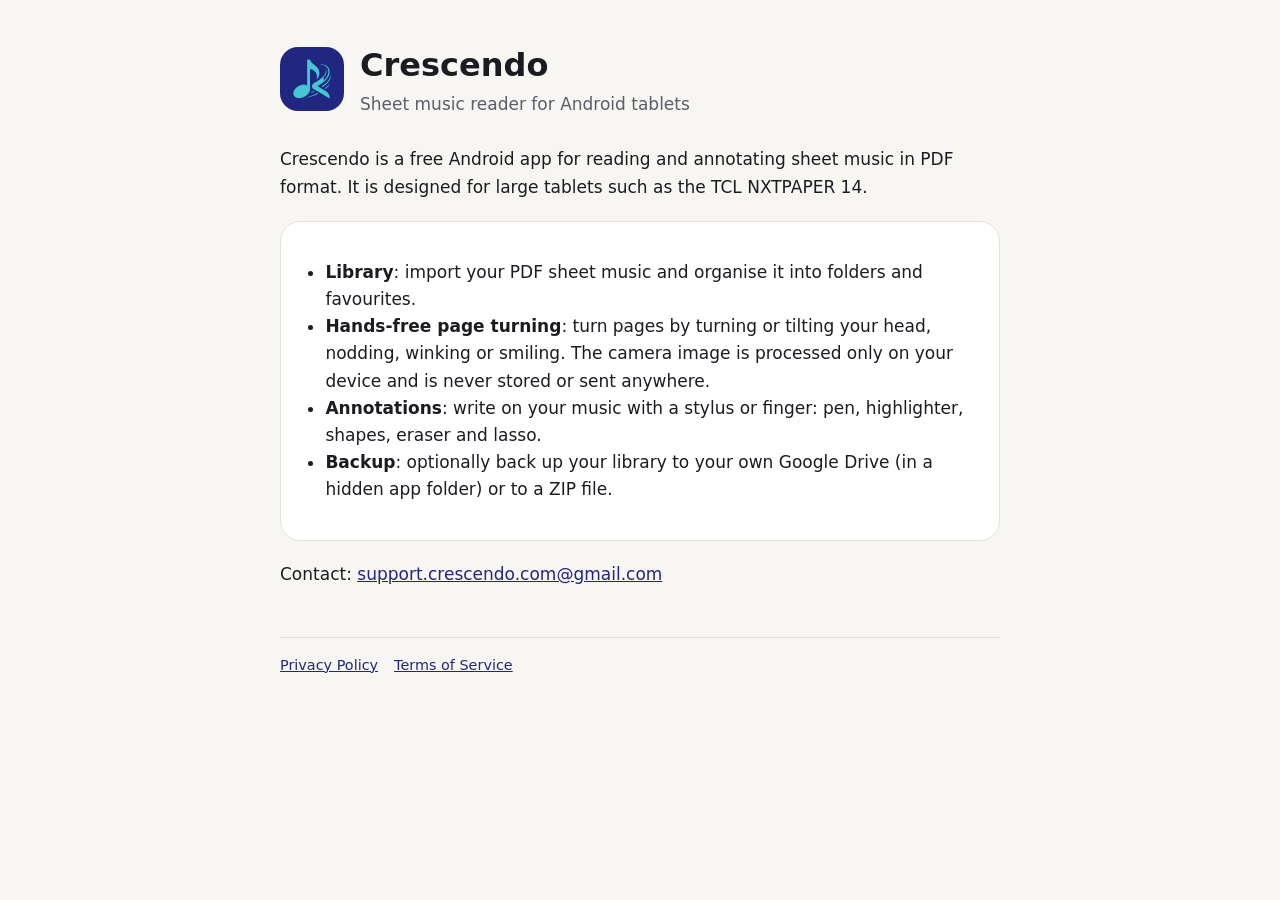
==== Crescendo/index.html @ 5c6b56aa "crescendo" ====
<!doctype html><html lang="en"><head><meta charset="utf-8"><meta name="viewport" content="width=device-width,initial-scale=1">
<title>Crescendo · sheet music reader</title><link rel="stylesheet" href="style.css"><link rel="icon" href="logo.png"></head><body><main>
<header><img src="logo.png" alt="Crescendo logo"><div><h1>Crescendo</h1><p class="sub">Sheet music reader for Android tablets</p></div></header>
<p>Crescendo is a free Android app for reading and annotating sheet music in PDF format. It is designed for large tablets such as the TCL NXTPAPER 14.</p>
<div class="card"><ul>
<li><b>Library</b>: import your PDF sheet music and organise it into folders and favourites.</li>
<li><b>Hands-free page turning</b>: turn pages by turning or tilting your head, nodding, winking or smiling. The camera image is processed only on your device and is never stored or sent anywhere.</li>
<li><b>Annotations</b>: write on your music with a stylus or finger: pen, highlighter, shapes, eraser and lasso.</li>
<li><b>Backup</b>: optionally back up your library to your own Google Drive (in a hidden app folder) or to a ZIP file.</li>
</ul></div>
<p>Contact: <a href="mailto:support.crescendo.com@gmail.com">support.crescendo.com@gmail.com</a></p>
<footer><nav><a href="privacy.html">Privacy Policy</a><a href="terms.html">Terms of Service</a></nav></footer>
</main></body></html>
---- Crescendo/style.css ----
:root{--bg:#f7f6f2;--fg:#1b1c22;--muted:#5b5d6b;--accent:#212681;--card:#fff;--line:#e3e1da}
@media (prefers-color-scheme:dark){:root{--bg:#121316;--fg:#e8e8ee;--muted:#a3a5b4;--accent:#aab0ff;--card:#1c1d22;--line:#2c2d34}}
*{box-sizing:border-box}body{margin:0;background:var(--bg);color:var(--fg);font:17px/1.6 system-ui,-apple-system,"Segoe UI",Roboto,sans-serif}
main{max-width:760px;margin:0 auto;padding:40px 20px 64px}
header{display:flex;align-items:center;gap:16px;margin-bottom:28px}header img{width:64px;height:64px;border-radius:18px}
h1{font-size:2rem;margin:0}h2{font-size:1.2rem;margin:2em 0 .4em}a{color:var(--accent)}
.sub{color:var(--muted);margin:0}.card{background:var(--card);border:1px solid var(--line);border-radius:20px;padding:20px 24px;margin:20px 0}
ul{padding-left:1.2em}footer{margin-top:48px;color:var(--muted);font-size:.9rem;border-top:1px solid var(--line);padding-top:16px}
nav a{margin-right:16px}
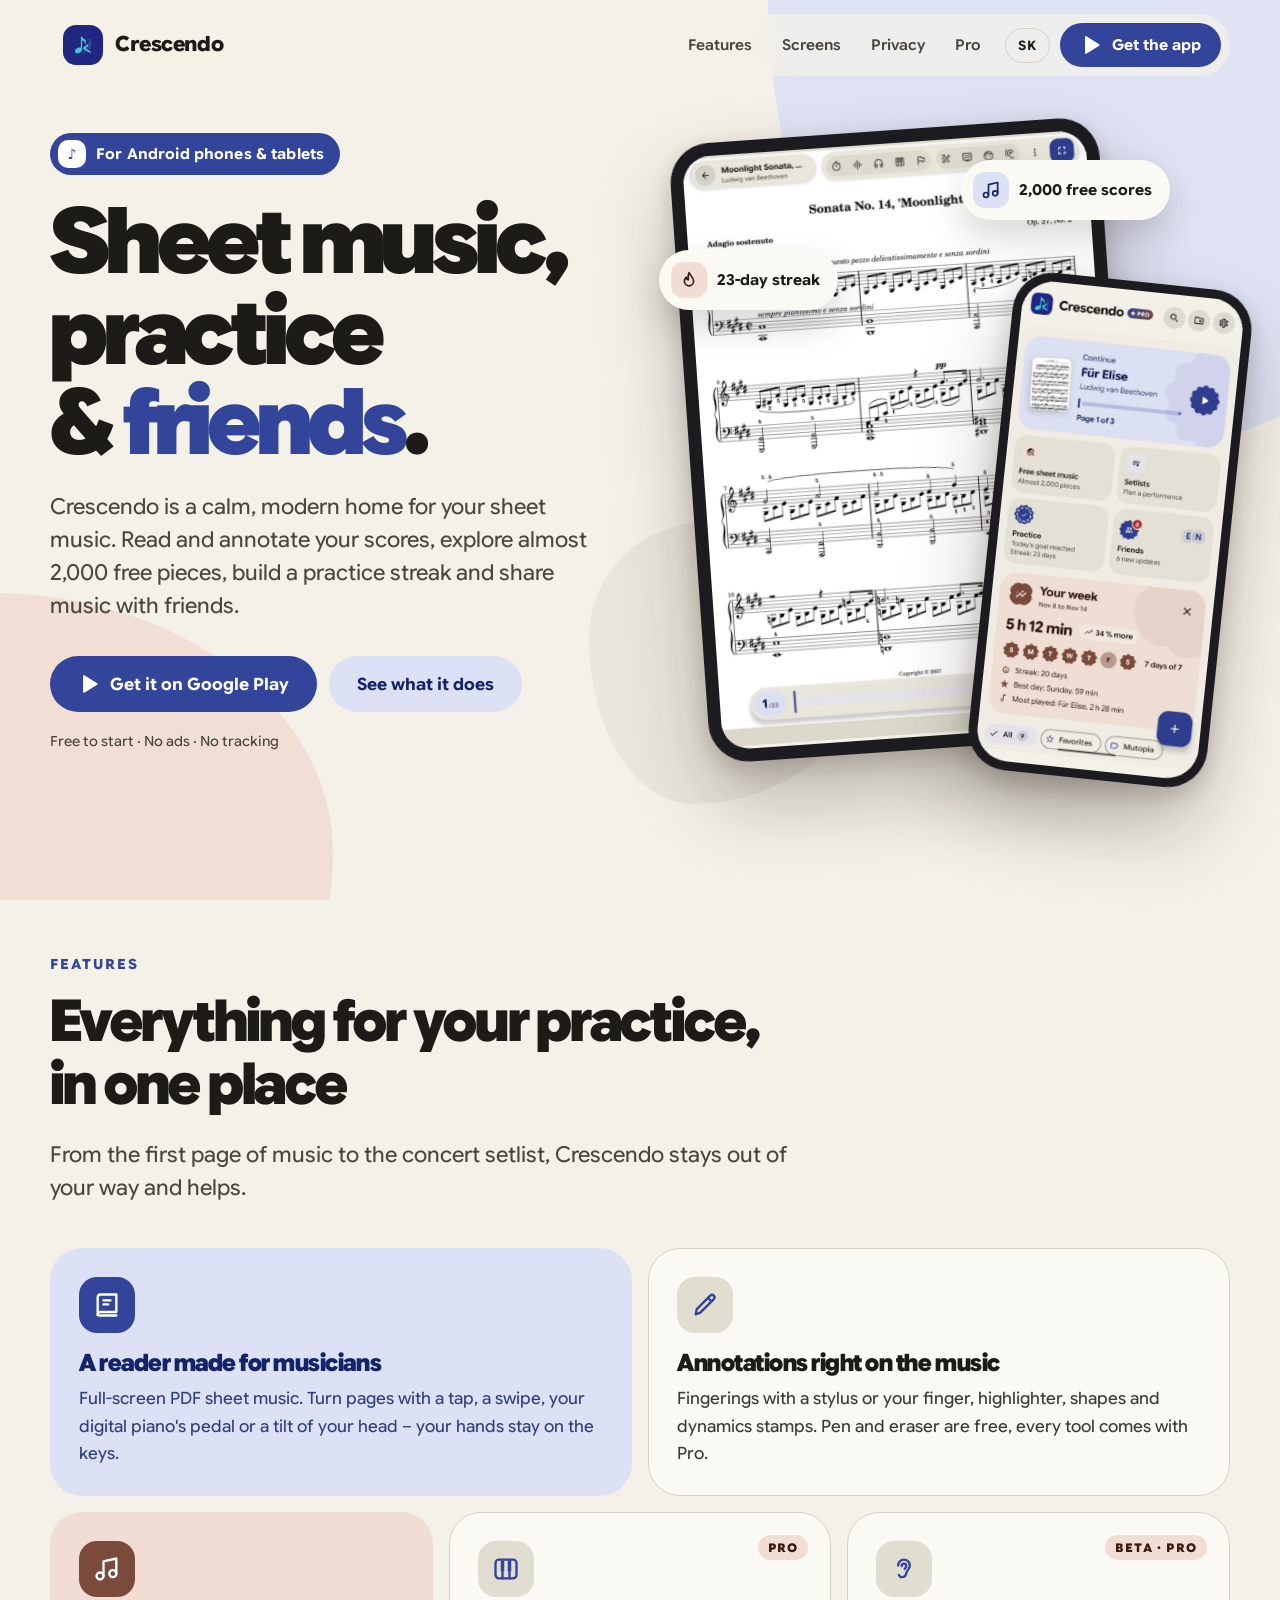
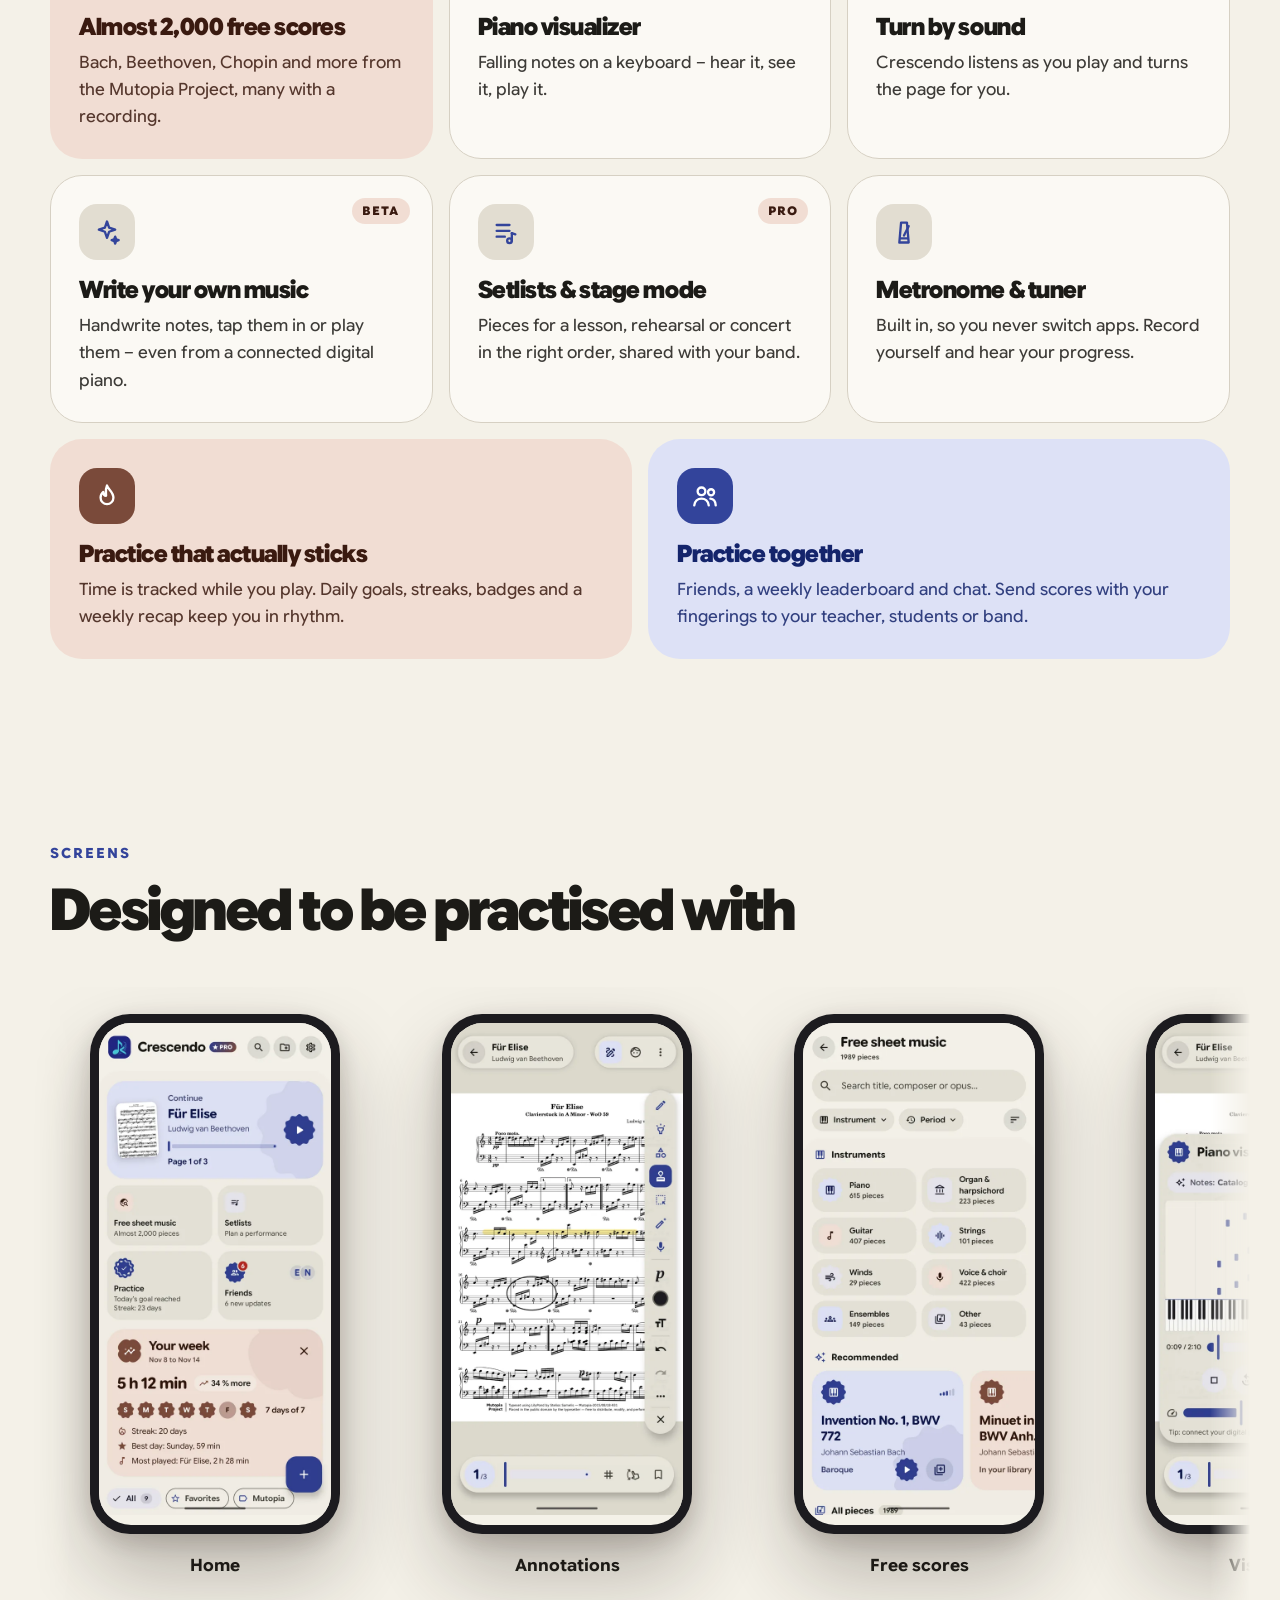
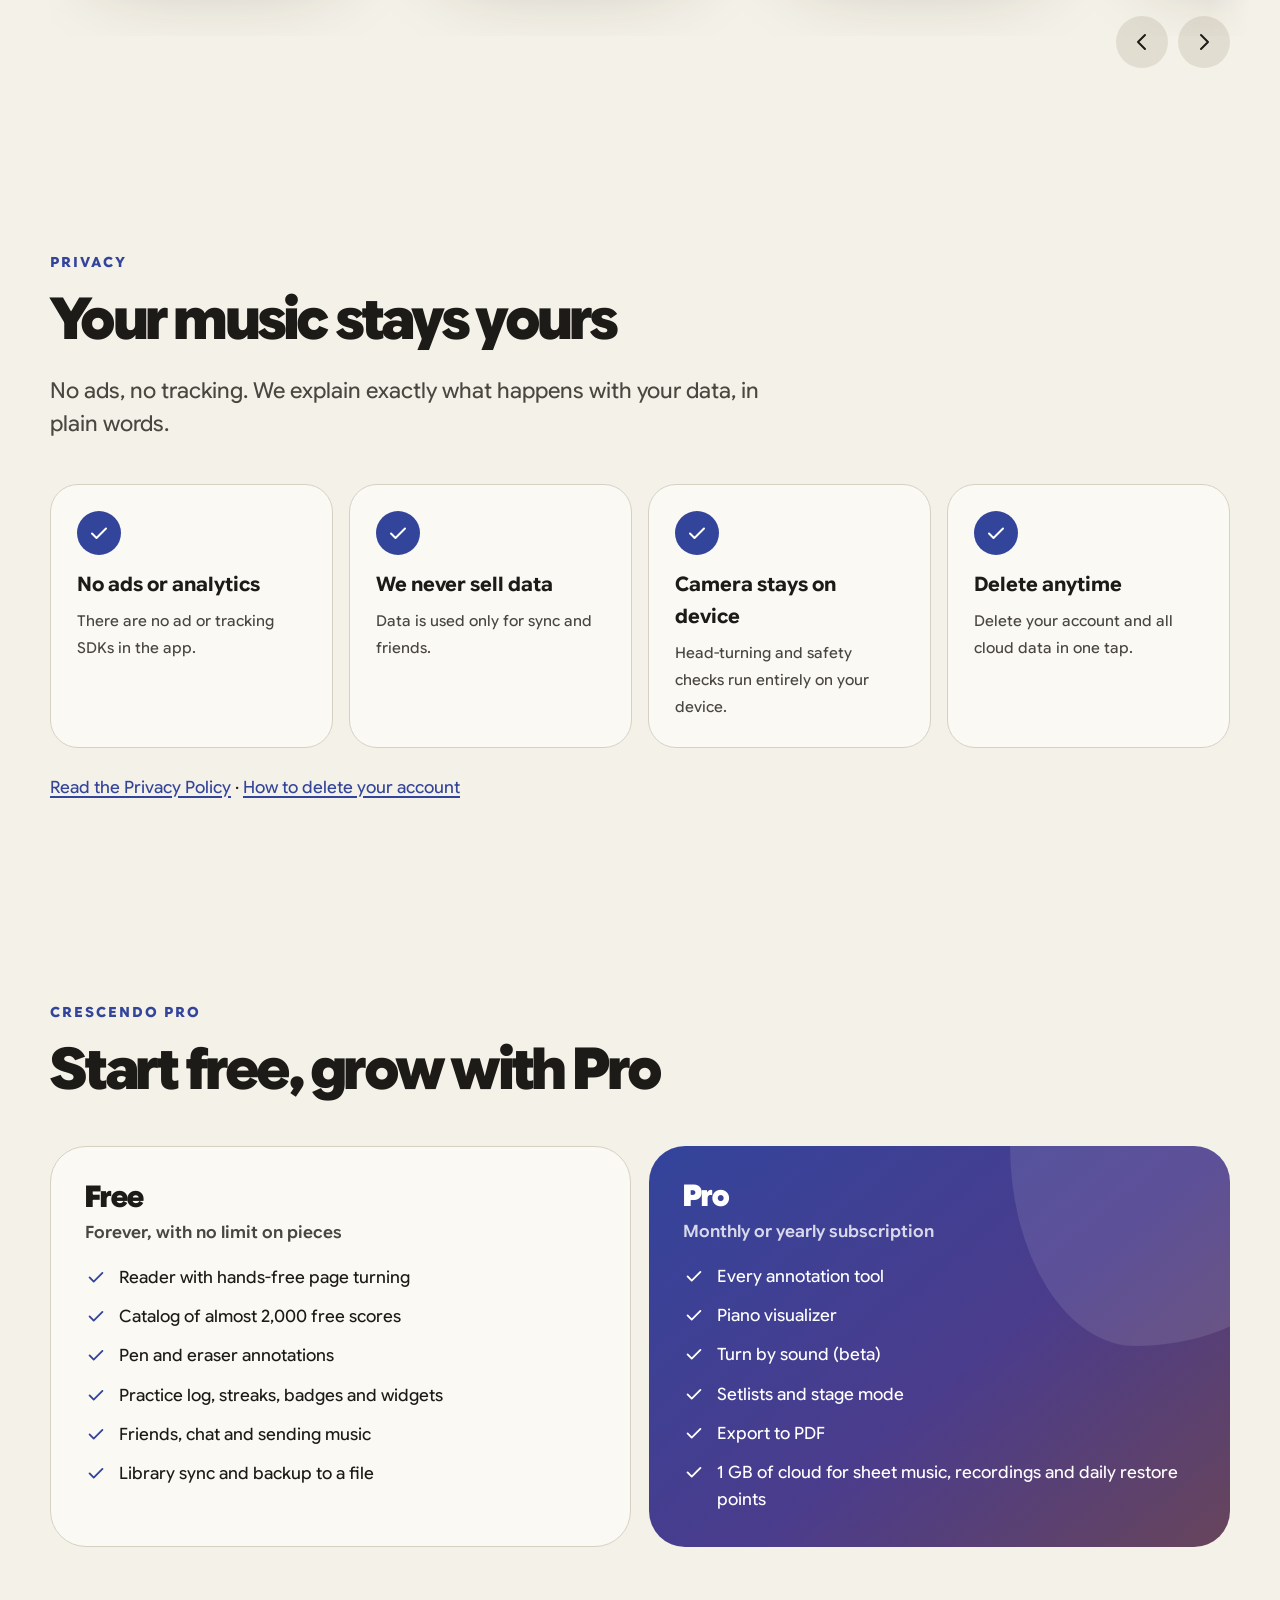
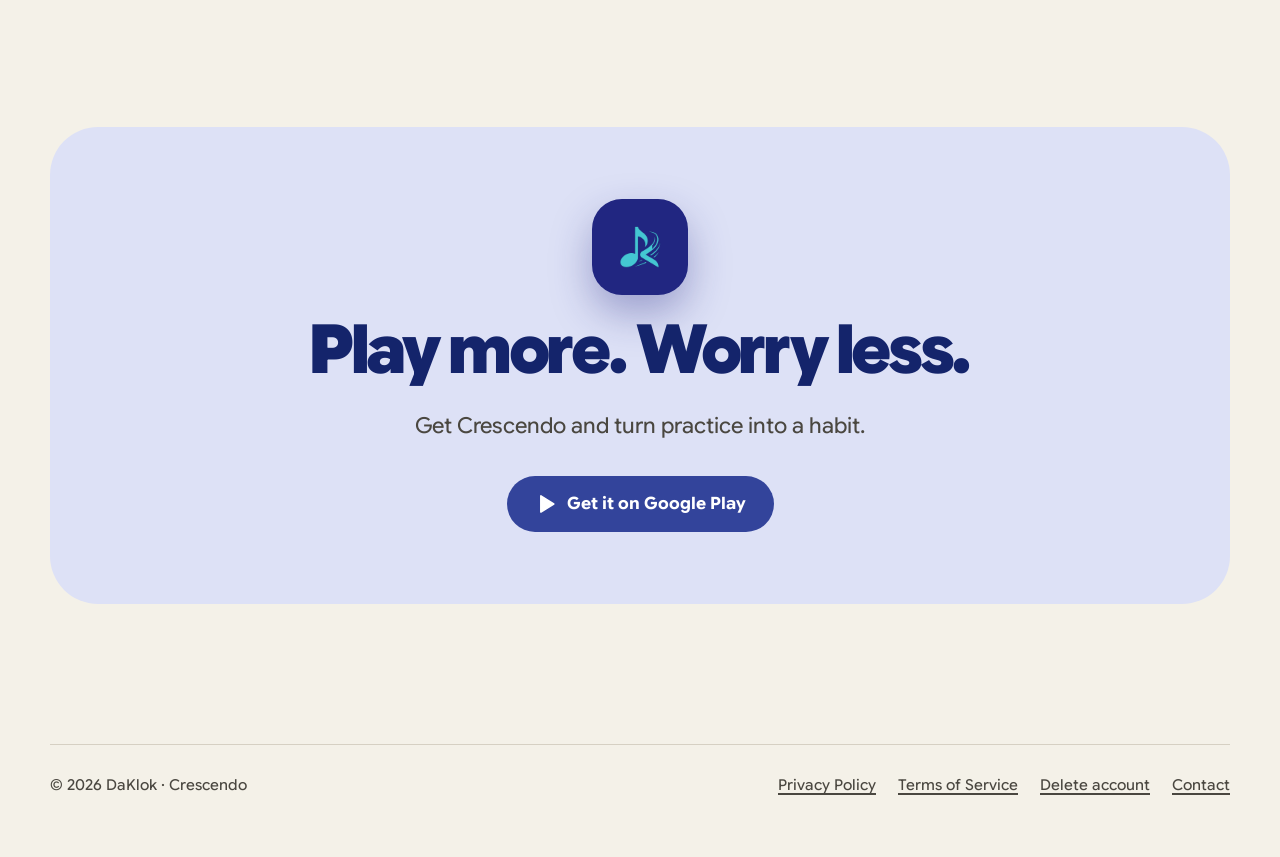
==== commit 4786ca2a: "Redesign Crescendo website in the app's Material 3 Expressive style, update privacy policy and terms" ====
--- a/Crescendo/index.html
+++ b/Crescendo/index.html
@@ -1,13 +1,248 @@
-<!doctype html><html lang="en"><head><meta charset="utf-8"><meta name="viewport" content="width=device-width,initial-scale=1">
-<title>Crescendo · sheet music reader</title><link rel="stylesheet" href="style.css"><link rel="icon" href="logo.png"></head><body><main>
-<header><img src="logo.png" alt="Crescendo logo"><div><h1>Crescendo</h1><p class="sub">Sheet music reader for Android tablets</p></div></header>
-<p>Crescendo is a free Android app for reading and annotating sheet music in PDF format. It is designed for large tablets such as the TCL NXTPAPER 14.</p>
-<div class="card"><ul>
-<li><b>Library</b>: import your PDF sheet music and organise it into folders and favourites.</li>
-<li><b>Hands-free page turning</b>: turn pages by turning or tilting your head, nodding, winking or smiling. The camera image is processed only on your device and is never stored or sent anywhere.</li>
-<li><b>Annotations</b>: write on your music with a stylus or finger: pen, highlighter, shapes, eraser and lasso.</li>
-<li><b>Backup</b>: optionally back up your library to your own Google Drive (in a hidden app folder) or to a ZIP file.</li>
-</ul></div>
-<p>Contact: <a href="mailto:support.crescendo.com@gmail.com">support.crescendo.com@gmail.com</a></p>
-<footer><nav><a href="privacy.html">Privacy Policy</a><a href="terms.html">Terms of Service</a></nav></footer>
-</main></body></html>
+<!doctype html>
+<html lang="en" data-title-sk="Crescendo · noty, cvičenie a priatelia">
+<head>
+<meta charset="utf-8">
+<meta name="viewport" content="width=device-width, initial-scale=1">
+<title>Crescendo · sheet music, practice and friends</title>
+<meta name="description" content="Crescendo is a sheet music reader and practice tracker for Android. Read and annotate your scores, explore almost 2,000 free pieces, build practice streaks and share music with friends.">
+<meta name="theme-color" content="#F4F1E8" media="(prefers-color-scheme: light)">
+<meta name="theme-color" content="#13120F" media="(prefers-color-scheme: dark)">
+<meta property="og:title" content="Crescendo · sheet music, practice and friends">
+<meta property="og:description" content="Read and annotate sheet music, explore almost 2,000 free scores, track your practice and share music with friends.">
+<meta property="og:image" content="https://daklok.github.io/Crescendo/img/og.png">
+<meta property="og:type" content="website">
+<meta name="twitter:card" content="summary_large_image">
+<link rel="icon" href="logo.png">
+<link rel="preload" href="fonts/google-sans-flex-latin.woff2" as="font" type="font/woff2" crossorigin>
+<link rel="stylesheet" href="style.css">
+<script>document.documentElement.classList.add('js')</script>
+</head>
+<body>
+<svg width="0" height="0" style="position:absolute" aria-hidden="true">
+  <symbol id="i-book" viewBox="0 0 24 24"><path d="M4 5.5A2.5 2.5 0 0 1 6.5 3H20v15H6.5A2.5 2.5 0 0 0 4 20.5z"/><path d="M4 20.5A2.5 2.5 0 0 0 6.5 21H20"/><path d="M9 8h6M9 11.5h4"/></symbol>
+  <symbol id="i-pen" viewBox="0 0 24 24"><path d="M4 20l1-4.5L16.5 4a2.1 2.1 0 0 1 3 3L8 18.5z"/><path d="M14.5 6l3 3"/></symbol>
+  <symbol id="i-note" viewBox="0 0 24 24"><path d="M9 18V5.5l11-2.5v13"/><circle cx="6" cy="18" r="3"/><circle cx="17" cy="16" r="3"/></symbol>
+  <symbol id="i-piano" viewBox="0 0 24 24"><rect x="3" y="4" width="18" height="16" rx="3"/><path d="M9 20v-6M15 20v-6"/><path d="M7.5 4.5v9.5h3V4.5zM13.5 4.5v9.5h3V4.5z" fill="currentColor" stroke="none"/></symbol>
+  <symbol id="i-flame" viewBox="0 0 24 24"><path d="M12 3c.8 3.2 5.5 5.3 5.5 10.5a5.5 5.5 0 0 1-11 0c0-2.3 1.1-4 2.3-5 .1 2 1.1 3.3 2.4 3.3C11.2 8.6 10.5 6 12 3z"/></symbol>
+  <symbol id="i-people" viewBox="0 0 24 24"><circle cx="9" cy="8" r="3.3"/><path d="M2.8 20c.4-3.4 3-5.8 6.2-5.8s5.8 2.4 6.2 5.8"/><circle cx="17.2" cy="8.8" r="2.6"/><path d="M16.6 14.3c2.6.3 4.4 2.5 4.6 5.7"/></symbol>
+  <symbol id="i-chat" viewBox="0 0 24 24"><path d="M4.5 4h15A1.5 1.5 0 0 1 21 5.5v10a1.5 1.5 0 0 1-1.5 1.5H9l-5 4V5.5A1.5 1.5 0 0 1 4.5 4z"/><path d="M8 9h8M8 12.5h5"/></symbol>
+  <symbol id="i-face" viewBox="0 0 24 24"><circle cx="12" cy="12" r="9"/><path d="M9 10h.01M15 10h.01"/><path d="M8.5 14.5c1.9 1.8 5.1 1.8 7 0"/></symbol>
+  <symbol id="i-ear" viewBox="0 0 24 24"><path d="M7 9a5 5 0 0 1 10 0c0 3-2.5 4-3 6.5-.4 2.2-1.6 3.5-3.5 3.5A3 3 0 0 1 7.6 17"/><path d="M10 9.5a2 2 0 0 1 4 0c0 1.2-1 1.6-1.5 2.5"/></symbol>
+  <symbol id="i-list" viewBox="0 0 24 24"><path d="M4 6h11M4 11h11M4 16h7"/><path d="M17 13v6.5"/><circle cx="15" cy="19.5" r="2"/><path d="M17 13l3 1"/></symbol>
+  <symbol id="i-tune" viewBox="0 0 24 24"><path d="M8 21h8l-1.5-17h-5z"/><path d="M12 15l4-8"/><path d="M9 17.5h6"/></symbol>
+  <symbol id="i-cloud" viewBox="0 0 24 24"><path d="M7 19a4.5 4.5 0 0 1-.7-8.95A6 6 0 0 1 17.9 9.4 4.8 4.8 0 0 1 17.5 19z"/></symbol>
+  <symbol id="i-check" viewBox="0 0 24 24"><path d="M5 12.5l4.5 4.5L19 7.5"/></symbol>
+  <symbol id="i-play" viewBox="0 0 24 24"><path d="M5.5 3.2v17.6c0 .7.8 1.2 1.4.8l14-8.8a.95.95 0 0 0 0-1.6l-14-8.8c-.6-.4-1.4.1-1.4.8z" fill="currentColor" stroke="none"/></symbol>
+  <symbol id="i-left" viewBox="0 0 24 24"><path d="M15 5l-7 7 7 7"/></symbol>
+  <symbol id="i-right" viewBox="0 0 24 24"><path d="M9 5l7 7-7 7"/></symbol>
+  <symbol id="i-menu" viewBox="0 0 24 24"><path d="M4 7h16M4 12h16M4 17h16"/></symbol>
+  <symbol id="i-sparkle" viewBox="0 0 24 24"><path d="M12 3l1.8 5.2L19 10l-5.2 1.8L12 17l-1.8-5.2L5 10l5.2-1.8z"/><path d="M19 16l.8 2.2L22 19l-2.2.8L19 22l-.8-2.2L16 19l2.2-.8z"/></symbol>
+</svg>
+<a class="skip" href="#main" data-sk="Preskočiť na obsah">Skip to content</a>
+
+<div class="bg" aria-hidden="true"><div class="blob a"></div><div class="blob b"></div><div class="blob c"></div></div>
+
+<header class="top">
+  <div class="wrap bar">
+    <a class="brand" href="./"><span class="logo"><img src="img/icon-fg.png" alt=""></span>Crescendo</a>
+    <nav class="links" aria-label="Main">
+      <a href="#features" data-sk="Funkcie">Features</a>
+      <a href="#screens" data-sk="Ukážky">Screens</a>
+      <a href="#privacy" data-sk="Súkromie">Privacy</a>
+      <a href="#pro">Pro</a>
+    </nav>
+    <button class="lang" type="button">SK</button>
+    <a class="btn small" href="https://play.google.com/store/apps/details?id=com.daklok.crescendo"><svg class="i"><use href="#i-play"/></svg><span data-sk="Stiahnuť">Get the app</span></a>
+    <button class="menu-btn" type="button" aria-label="Menu" aria-expanded="false"><svg class="i"><use href="#i-menu"/></svg></button>
+  </div>
+</header>
+
+<main id="main">
+  <section class="hero">
+    <div class="wrap">
+      <div class="intro">
+        <span class="chip"><span class="n">♪</span><span data-sk="Pre Android mobily a tablety">For Android phones &amp; tablets</span></span>
+        <h1 data-sk="Noty, cvičenie a&nbsp;<em>priatelia</em>.">Sheet music, practice &amp;&nbsp;<em>friends</em>.</h1>
+        <p class="lead" data-sk="Crescendo je pokojný a moderný domov pre tvoje noty. Čítaj a píš do partitúr, objavuj takmer 2&nbsp;000 skladieb zadarmo, buduj sériu cvičenia a zdieľaj hudbu s priateľmi.">Crescendo is a calm, modern home for your sheet music. Read and annotate your scores, explore almost 2,000 free pieces, build a practice streak and share music with friends.</p>
+        <div class="cta">
+          <a class="btn" href="https://play.google.com/store/apps/details?id=com.daklok.crescendo"><svg class="i"><use href="#i-play"/></svg><span data-sk="Stiahnuť na Google Play">Get it on Google Play</span></a>
+          <a class="btn tonal" href="#features" data-sk="Čo všetko vie">See what it does</a>
+        </div>
+        <p class="note" data-sk="Zadarmo na začiatok · Bez reklám · Bez sledovania">Free to start · No ads · No tracking</p>
+      </div>
+      <div class="hero-art" aria-hidden="true">
+        <div class="device tablet"><div class="scr"><img src="img/tablet-reader.webp" alt="" width="900" height="1316"></div></div>
+        <div class="device phone"><div class="scr"><img src="img/phone-home.webp" alt="" width="560" height="1188"></div></div>
+        <div class="sticker s1"><span class="ic"><svg class="i"><use href="#i-flame"/></svg></span><span data-sk="Séria 23 dní">23-day streak</span></div>
+        <div class="sticker s2"><span class="ic"><svg class="i"><use href="#i-note"/></svg></span><span data-sk="2 000 nôt zadarmo">2,000 free scores</span></div>
+      </div>
+    </div>
+  </section>
+
+  <section id="features">
+    <div class="wrap">
+      <div class="sec-head reveal">
+        <span class="eyebrow" data-sk="Funkcie">Features</span>
+        <h2 data-sk="Všetko pre tvoje cvičenie na jednom mieste">Everything for your practice, in one place</h2>
+        <p class="lead" data-sk="Od prvého listu nôt až po koncert so setlistom – Crescendo ti nezavadzia a pomáha.">From the first page of music to the concert setlist, Crescendo stays out of your way and helps.</p>
+      </div>
+      <div class="bento" data-stagger>
+        <article class="tile wide p">
+          <span class="ic"><svg class="i"><use href="#i-book"/></svg></span>
+          <h3 data-sk="Čítačka pre hudobníkov">A reader made for musicians</h3>
+          <p data-sk="Noty v PDF na celú obrazovku. Otáčaj strany ťuknutím, potiahnutím, pedálom digitálneho piana alebo pohybom hlavy – ruky ostanú na klávesoch.">Full-screen PDF sheet music. Turn pages with a tap, a swipe, your digital piano's pedal or a tilt of your head – your hands stay on the keys.</p>
+        </article>
+        <article class="tile wide">
+          <span class="ic"><svg class="i"><use href="#i-pen"/></svg></span>
+          <h3 data-sk="Poznámky priamo do nôt">Annotations right on the music</h3>
+          <p data-sk="Prstoklady perom alebo prstom, zvýrazňovač, tvary a pečiatky dynamiky. Pero a guma sú zadarmo, všetky nástroje s Pro.">Fingerings with a stylus or your finger, highlighter, shapes and dynamics stamps. Pen and eraser are free, every tool comes with Pro.</p>
+        </article>
+        <article class="tile t">
+          <span class="ic"><svg class="i"><use href="#i-note"/></svg></span>
+          <h3 data-sk="Takmer 2 000 nôt zadarmo">Almost 2,000 free scores</h3>
+          <p data-sk="Bach, Beethoven, Chopin a ďalší z projektu Mutopia, mnohé aj s nahrávkou.">Bach, Beethoven, Chopin and more from the Mutopia Project, many with a recording.</p>
+        </article>
+        <article class="tile">
+          <span class="ic"><svg class="i"><use href="#i-piano"/></svg></span>
+          <span class="beta pro">PRO</span>
+          <h3 data-sk="Vizualizér klavíra">Piano visualizer</h3>
+          <p data-sk="Padajúce noty na klaviatúre – počuj to, uvidíš to, zahráš to.">Falling notes on a keyboard – hear it, see it, play it.</p>
+        </article>
+        <article class="tile">
+          <span class="ic"><svg class="i"><use href="#i-ear"/></svg></span>
+          <span class="beta pro">BETA · PRO</span>
+          <h3 data-sk="Otáčanie podľa zvuku">Turn by sound</h3>
+          <p data-sk="Crescendo počúva, ako hráš, a stranu otočí za teba.">Crescendo listens as you play and turns the page for you.</p>
+        </article>
+        <article class="tile">
+          <span class="ic"><svg class="i"><use href="#i-sparkle"/></svg></span>
+          <span class="beta pro">BETA</span>
+          <h3 data-sk="Píš vlastnú hudbu">Write your own music</h3>
+          <p data-sk="Píš noty rukou, ťukaním alebo na klávesoch – aj z pripojeného digitálneho piana.">Handwrite notes, tap them in or play them – even from a connected digital piano.</p>
+        </article>
+        <article class="tile">
+          <span class="ic"><svg class="i"><use href="#i-list"/></svg></span>
+          <span class="beta pro">PRO</span>
+          <h3 data-sk="Setlisty a pódium">Setlists &amp; stage mode</h3>
+          <p data-sk="Skladby na hodinu, skúšku či koncert v správnom poradí, zdieľané s kapelou.">Pieces for a lesson, rehearsal or concert in the right order, shared with your band.</p>
+        </article>
+        <article class="tile">
+          <span class="ic"><svg class="i"><use href="#i-tune"/></svg></span>
+          <h3 data-sk="Metronóm a ladička">Metronome &amp; tuner</h3>
+          <p data-sk="Zabudované, aby si nemusel prepínať aplikácie. Nahraj sa a vypočuj si pokrok.">Built in, so you never switch apps. Record yourself and hear your progress.</p>
+        </article>
+        <article class="tile wide t">
+          <span class="ic"><svg class="i"><use href="#i-flame"/></svg></span>
+          <h3 data-sk="Cvičenie, ktoré vydrží">Practice that actually sticks</h3>
+          <p data-sk="Čas sa zaznamenáva sám, kým hráš. Denné ciele, série, odznaky a týždenný prehľad ťa udržia v rytme.">Time is tracked while you play. Daily goals, streaks, badges and a weekly recap keep you in rhythm.</p>
+        </article>
+        <article class="tile wide p">
+          <span class="ic"><svg class="i"><use href="#i-people"/></svg></span>
+          <h3 data-sk="Cvičte spolu">Practice together</h3>
+          <p data-sk="Priatelia, týždenný rebríček a chat. Posielaj noty s prstokladmi učiteľovi, žiakom či kapele.">Friends, a weekly leaderboard and chat. Send scores with your fingerings to your teacher, students or band.</p>
+        </article>
+      </div>
+    </div>
+  </section>
+
+  <section id="screens">
+    <div class="wrap">
+      <div class="sec-head reveal">
+        <span class="eyebrow" data-sk="Ukážky">Screens</span>
+        <h2 data-sk="Navrhnuté tak, aby sa dobre cvičilo">Designed to be practised with</h2>
+      </div>
+      <div class="gallery reveal" tabindex="0" aria-label="Screenshots">
+        <figure class="shot"><div class="device"><div class="scr"><img src="img/phone-home.webp" alt="Crescendo home screen" loading="lazy" width="560" height="1188"></div></div><figcaption data-sk="Domov">Home</figcaption></figure>
+        <figure class="shot"><div class="device"><div class="scr"><img src="img/phone-annotations.webp" alt="Annotations in the reader" loading="lazy" width="560" height="1188"></div></div><figcaption data-sk="Poznámky">Annotations</figcaption></figure>
+        <figure class="shot"><div class="device"><div class="scr"><img src="img/phone-catalog.webp" alt="Free sheet music catalog" loading="lazy" width="560" height="1188"></div></div><figcaption data-sk="Noty zadarmo">Free scores</figcaption></figure>
+        <figure class="shot"><div class="device"><div class="scr"><img src="img/phone-visualizer.webp" alt="Piano visualizer" loading="lazy" width="560" height="1188"></div></div><figcaption data-sk="Vizualizér">Visualizer</figcaption></figure>
+        <figure class="shot"><div class="device"><div class="scr"><img src="img/phone-editor.webp" alt="Music editor" loading="lazy" width="560" height="1188"></div></div><figcaption data-sk="Editor nôt">Music editor</figcaption></figure>
+        <figure class="shot"><div class="device"><div class="scr"><img src="img/phone-practice.webp" alt="Practice statistics" loading="lazy" width="560" height="1188"></div></div><figcaption data-sk="Cvičenie">Practice</figcaption></figure>
+        <figure class="shot"><div class="device"><div class="scr"><img src="img/phone-leaderboard.webp" alt="Friends leaderboard" loading="lazy" width="560" height="1188"></div></div><figcaption data-sk="Rebríček">Leaderboard</figcaption></figure>
+        <figure class="shot"><div class="device"><div class="scr"><img src="img/phone-chat.webp" alt="Chat with a friend" loading="lazy" width="560" height="1188"></div></div><figcaption>Chat</figcaption></figure>
+      </div>
+      <div class="gallery-nav">
+        <button class="round" type="button" data-gal="prev" aria-label="Previous"><svg class="i"><use href="#i-left"/></svg></button>
+        <button class="round" type="button" data-gal="next" aria-label="Next"><svg class="i"><use href="#i-right"/></svg></button>
+      </div>
+    </div>
+  </section>
+
+  <section id="privacy">
+    <div class="wrap">
+      <div class="sec-head reveal">
+        <span class="eyebrow" data-sk="Súkromie">Privacy</span>
+        <h2 data-sk="Tvoje noty patria tebe">Your music stays yours</h2>
+        <p class="lead" data-sk="Žiadne reklamy, žiadne sledovanie. Presne a zrozumiteľne popisujeme, čo sa s údajmi deje.">No ads, no tracking. We explain exactly what happens with your data, in plain words.</p>
+      </div>
+      <div class="promise" data-stagger>
+        <div><span class="check"><svg class="i"><use href="#i-check"/></svg></span><b data-sk="Bez reklám a analytiky">No ads or analytics</b><span data-sk="V aplikácii nie je žiadny reklamný ani sledovací nástroj.">There are no ad or tracking SDKs in the app.</span></div>
+        <div><span class="check"><svg class="i"><use href="#i-check"/></svg></span><b data-sk="Údaje nepredávame">We never sell data</b><span data-sk="Údaje slúžia len na synchronizáciu a priateľov.">Data is used only for sync and friends.</span></div>
+        <div><span class="check"><svg class="i"><use href="#i-check"/></svg></span><b data-sk="Kamera ostáva v zariadení">Camera stays on device</b><span data-sk="Otáčanie hlavou a kontroly bezpečnosti bežia priamo v zariadení.">Head-turning and safety checks run entirely on your device.</span></div>
+        <div><span class="check"><svg class="i"><use href="#i-check"/></svg></span><b data-sk="Zmazanie kedykoľvek">Delete anytime</b><span data-sk="Účet a všetky údaje v cloude zmažeš jedným ťuknutím.">Delete your account and all cloud data in one tap.</span></div>
+      </div>
+      <p class="reveal" style="margin-top:26px"><a href="privacy.html" data-sk="Prečítať Zásady ochrany súkromia">Read the Privacy Policy</a> · <a href="delete-account.html" data-sk="Ako zmazať účet">How to delete your account</a></p>
+    </div>
+  </section>
+
+  <section id="pro">
+    <div class="wrap">
+      <div class="sec-head reveal">
+        <span class="eyebrow">Crescendo Pro</span>
+        <h2 data-sk="Začni zadarmo, rasti s Pro">Start free, grow with Pro</h2>
+      </div>
+      <div class="plans" data-stagger>
+        <div class="plan">
+          <h3 data-sk="Zadarmo">Free</h3>
+          <p class="price" data-sk="Navždy, bez limitu skladieb">Forever, with no limit on pieces</p>
+          <ul>
+            <li><svg class="i"><use href="#i-check"/></svg><span data-sk="Čítačka, otáčanie strán aj hlavou">Reader with hands-free page turning</span></li>
+            <li><svg class="i"><use href="#i-check"/></svg><span data-sk="Katalóg takmer 2 000 nôt zadarmo">Catalog of almost 2,000 free scores</span></li>
+            <li><svg class="i"><use href="#i-check"/></svg><span data-sk="Pero a guma na poznámky">Pen and eraser annotations</span></li>
+            <li><svg class="i"><use href="#i-check"/></svg><span data-sk="Denník cvičenia, série, odznaky a widgety">Practice log, streaks, badges and widgets</span></li>
+            <li><svg class="i"><use href="#i-check"/></svg><span data-sk="Priatelia, chat a posielanie nôt">Friends, chat and sending music</span></li>
+            <li><svg class="i"><use href="#i-check"/></svg><span data-sk="Synchronizácia knižnice a záloha do súboru">Library sync and backup to a file</span></li>
+          </ul>
+        </div>
+        <div class="plan pro">
+          <h3>Pro</h3>
+          <p class="price" data-sk="Mesačné alebo ročné predplatné">Monthly or yearly subscription</p>
+          <ul>
+            <li><svg class="i"><use href="#i-check"/></svg><span data-sk="Všetky nástroje na poznámky">Every annotation tool</span></li>
+            <li><svg class="i"><use href="#i-check"/></svg><span data-sk="Vizualizér klavíra">Piano visualizer</span></li>
+            <li><svg class="i"><use href="#i-check"/></svg><span data-sk="Otáčanie podľa zvuku (beta)">Turn by sound (beta)</span></li>
+            <li><svg class="i"><use href="#i-check"/></svg><span data-sk="Setlisty a režim pódia">Setlists and stage mode</span></li>
+            <li><svg class="i"><use href="#i-check"/></svg><span data-sk="Export do PDF">Export to PDF</span></li>
+            <li><svg class="i"><use href="#i-check"/></svg><span data-sk="1 GB v cloude pre noty, nahrávky a denné body obnovenia">1 GB of cloud for sheet music, recordings and daily restore points</span></li>
+          </ul>
+        </div>
+      </div>
+    </div>
+  </section>
+
+  <section>
+    <div class="wrap">
+      <div class="cta-band reveal">
+        <div class="logo-big"><img src="img/icon-fg.png" alt=""></div>
+        <h2 data-sk="Hraj viac. Tráp sa menej.">Play more. Worry less.</h2>
+        <p class="lead" data-sk="Stiahni si Crescendo a urob z cvičenia zvyk.">Get Crescendo and turn practice into a habit.</p>
+        <div class="cta"><a class="btn" href="https://play.google.com/store/apps/details?id=com.daklok.crescendo"><svg class="i"><use href="#i-play"/></svg><span data-sk="Stiahnuť na Google Play">Get it on Google Play</span></a></div>
+      </div>
+    </div>
+  </section>
+</main>
+
+<footer>
+  <div class="wrap">
+    <span>© <span class="year">2026</span> DaKlok · Crescendo</span>
+    <nav>
+      <a href="privacy.html" data-sk="Ochrana súkromia">Privacy Policy</a>
+      <a href="terms.html" data-sk="Podmienky">Terms of Service</a>
+      <a href="delete-account.html" data-sk="Zmazanie účtu">Delete account</a>
+      <a href="mailto:support.crescendo.com@gmail.com" data-sk="Kontakt">Contact</a>
+    </nav>
+  </div>
+</footer>
+<script src="site.js"></script>
+</body>
+</html>
--- a/Crescendo/style.css
+++ b/Crescendo/style.css
@@ -1,9 +1,423 @@
-:root{--bg:#f7f6f2;--fg:#1b1c22;--muted:#5b5d6b;--accent:#212681;--card:#fff;--line:#e3e1da}
-@media (prefers-color-scheme:dark){:root{--bg:#121316;--fg:#e8e8ee;--muted:#a3a5b4;--accent:#aab0ff;--card:#1c1d22;--line:#2c2d34}}
-*{box-sizing:border-box}body{margin:0;background:var(--bg);color:var(--fg);font:17px/1.6 system-ui,-apple-system,"Segoe UI",Roboto,sans-serif}
-main{max-width:760px;margin:0 auto;padding:40px 20px 64px}
-header{display:flex;align-items:center;gap:16px;margin-bottom:28px}header img{width:64px;height:64px;border-radius:18px}
-h1{font-size:2rem;margin:0}h2{font-size:1.2rem;margin:2em 0 .4em}a{color:var(--accent)}
-.sub{color:var(--muted);margin:0}.card{background:var(--card);border:1px solid var(--line);border-radius:20px;padding:20px 24px;margin:20px 0}
-ul{padding-left:1.2em}footer{margin-top:48px;color:var(--muted);font-size:.9rem;border-top:1px solid var(--line);padding-top:16px}
-nav a{margin-right:16px}
+/* Crescendo – web v štýle aplikácie (Material 3 Expressive) */
+
+@font-face {
+  font-family: 'Google Sans Flex';
+  font-style: normal;
+  font-weight: 400 900;
+  font-display: swap;
+  src: url(fonts/google-sans-flex-latin-ext.woff2) format('woff2');
+  unicode-range: U+0100-02BA, U+02BD-02C5, U+02C7-02CC, U+02CE-02D7, U+02DD-02FF, U+0304, U+0308, U+0329, U+1D00-1DBF, U+1E00-1E9F, U+1EF2-1EFF, U+2020, U+20A0-20AB, U+20AD-20C4, U+2113, U+2C60-2C7F, U+A720-A7FF;
+}
+@font-face {
+  font-family: 'Google Sans Flex';
+  font-style: normal;
+  font-weight: 400 900;
+  font-display: swap;
+  src: url(fonts/google-sans-flex-latin.woff2) format('woff2');
+  unicode-range: U+0000-00FF, U+0131, U+0152-0153, U+02BB-02BC, U+02C6, U+02DA, U+02DC, U+0304, U+0308, U+0329, U+2000-206F, U+20AC, U+2122, U+2191, U+2193, U+2212, U+2215, U+FEFF, U+FFFD;
+}
+
+:root {
+  --primary: #33449B;
+  --on-primary: #FFFFFF;
+  --primary-container: #DDE1F6;
+  --on-primary-container: #14246B;
+  --tertiary: #7A4A3A;
+  --on-tertiary: #FFFFFF;
+  --tertiary-container: #F1DDD3;
+  --on-tertiary-container: #3A1A10;
+  --surface: #F4F1E8;
+  --surface-low: #EFEBE1;
+  --surface-container: #E9E5DA;
+  --surface-high: #E2DDD1;
+  --card: #FBF9F4;
+  --on-surface: #1C1B17;
+  --on-surface-variant: #4A4740;
+  --outline: #D6D0C3;
+  --device: #1C1B1F;
+  --shadow: 40, 30, 20;
+  --spring: cubic-bezier(.34, 1.56, .64, 1);
+  --emph: cubic-bezier(.2, 0, 0, 1);
+  color-scheme: light;
+}
+@media (prefers-color-scheme: dark) {
+  :root {
+    --primary: #B9C3FF;
+    --on-primary: #1B2A73;
+    --primary-container: #33449B;
+    --on-primary-container: #DDE1F6;
+    --tertiary: #F0B8A4;
+    --on-tertiary: #48261A;
+    --tertiary-container: #5E3426;
+    --on-tertiary-container: #F6DED4;
+    --surface: #13120F;
+    --surface-low: #1A1916;
+    --surface-container: #211F1B;
+    --surface-high: #2B2924;
+    --card: #1D1C18;
+    --on-surface: #E9E5DA;
+    --on-surface-variant: #C9C3B6;
+    --outline: #3A3731;
+    --device: #050505;
+    --shadow: 0, 0, 0;
+    color-scheme: dark;
+  }
+}
+
+* { box-sizing: border-box; }
+html { scroll-behavior: smooth; scroll-padding-top: 96px; -webkit-text-size-adjust: 100%; }
+body {
+  margin: 0;
+  background: var(--surface);
+  color: var(--on-surface);
+  font: 450 17px/1.6 'Google Sans Flex', 'Roboto Flex', system-ui, -apple-system, 'Segoe UI', Roboto, sans-serif;
+  overflow-x: hidden;
+}
+img { max-width: 100%; height: auto; display: block; }
+a { color: var(--primary); text-decoration-thickness: 1.5px; text-underline-offset: 3px; }
+a:hover { text-decoration-thickness: 2.5px; }
+:focus-visible { outline: 3px solid var(--primary); outline-offset: 3px; border-radius: 10px; }
+::selection { background: var(--primary-container); color: var(--on-primary-container); }
+h1, h2, h3 { font-weight: 800; letter-spacing: -.02em; line-height: 1.08; margin: 0; font-variation-settings: 'opsz' 144; }
+.wrap { width: min(1180px, 100% - 40px); margin-inline: auto; }
+.skip { position: absolute; left: -999px; top: 8px; z-index: 100; background: var(--primary); color: var(--on-primary); padding: 10px 18px; border-radius: 999px; }
+.skip:focus { left: 12px; }
+.i { width: 24px; height: 24px; fill: none; stroke: currentColor; stroke-width: 2; stroke-linecap: round; stroke-linejoin: round; flex: none; }
+.visually-hidden { position: absolute; width: 1px; height: 1px; overflow: hidden; clip: rect(0 0 0 0); white-space: nowrap; }
+
+/* ───── pozadie: pomaly sa vlniace tvary ───── */
+.bg { position: fixed; inset: 0; z-index: -1; overflow: hidden; pointer-events: none; }
+.blob {
+  position: absolute;
+  border-radius: 42% 58% 63% 37% / 41% 44% 56% 59%;
+  animation: morph 22s ease-in-out infinite alternate, drift 30s ease-in-out infinite alternate;
+  opacity: .9;
+}
+.blob.a { width: 62vmax; height: 62vmax; right: -22vmax; top: -26vmax; background: var(--primary-container); }
+.blob.b { width: 46vmax; height: 46vmax; left: -20vmax; bottom: -22vmax; background: var(--tertiary-container); animation-delay: -8s, -12s; }
+.blob.c { width: 22vmax; height: 22vmax; left: 46vw; top: 58vh; background: var(--surface-high); opacity: .55; animation-delay: -4s, -20s; }
+@keyframes morph {
+  0%   { border-radius: 42% 58% 63% 37% / 41% 44% 56% 59%; }
+  33%  { border-radius: 58% 42% 37% 63% / 56% 59% 41% 44%; }
+  66%  { border-radius: 36% 64% 52% 48% / 62% 38% 62% 38%; }
+  100% { border-radius: 63% 37% 44% 56% / 39% 57% 43% 61%; }
+}
+@keyframes drift {
+  from { transform: translate(0, 0) rotate(0deg); }
+  to   { transform: translate(-3vmax, 4vmax) rotate(24deg); }
+}
+
+/* ───── horná lišta ───── */
+.top {
+  position: sticky; top: 0; z-index: 50;
+  padding: 14px 0;
+  transition: padding .3s var(--emph);
+}
+.top .bar {
+  display: flex; align-items: center; gap: 10px;
+  padding: 8px 8px 8px 12px;
+  border-radius: 999px;
+  background: color-mix(in srgb, var(--surface) 72%, transparent);
+  backdrop-filter: blur(18px) saturate(1.4);
+  -webkit-backdrop-filter: blur(18px) saturate(1.4);
+  border: 1px solid transparent;
+  transition: border-color .3s, box-shadow .3s, background .3s;
+}
+.scrolled .top .bar {
+  border-color: var(--outline);
+  box-shadow: 0 10px 30px rgba(var(--shadow), .10);
+  background: color-mix(in srgb, var(--card) 82%, transparent);
+}
+.brand { display: flex; align-items: center; gap: 12px; color: inherit; text-decoration: none; font-weight: 800; font-size: 21px; letter-spacing: -.02em; margin-right: auto; }
+.brand .logo { width: 40px; height: 40px; border-radius: 13px; background: #212681; overflow: hidden; flex: none; transition: transform .5s var(--spring), border-radius .5s var(--spring); }
+.brand:hover .logo { transform: rotate(-8deg) scale(1.06); border-radius: 50%; }
+.brand .logo img { width: 100%; height: 100%; }
+.links { display: flex; gap: 2px; }
+.links a {
+  color: var(--on-surface-variant); text-decoration: none; font-weight: 600; font-size: 15px;
+  padding: 9px 14px; border-radius: 999px; transition: background .2s, color .2s;
+}
+.links a:hover, .links a[aria-current="page"] { background: var(--surface-high); color: var(--on-surface); }
+.lang {
+  border: 1px solid var(--outline); background: transparent; color: var(--on-surface);
+  font-family: inherit; font-weight: 700; font-size: 13px; line-height: 1; letter-spacing: .06em; border-radius: 999px; padding: 10px 12px; cursor: pointer;
+  transition: background .2s;
+}
+.lang:hover { background: var(--surface-high); }
+.menu-btn { display: none; }
+@media (max-width: 860px) {
+  .links { display: none; }
+  .menu-btn {
+    display: grid; place-items: center; width: 44px; height: 44px; border: 0; border-radius: 50%;
+    background: var(--surface-high); color: var(--on-surface); cursor: pointer;
+  }
+  .menu-open .links {
+    display: flex; flex-direction: column; position: absolute; left: 20px; right: 20px; top: 76px;
+    padding: 10px; border-radius: 28px; background: var(--card); border: 1px solid var(--outline);
+    box-shadow: 0 24px 50px rgba(var(--shadow), .18);
+    animation: pop .35s var(--spring);
+  }
+  .menu-open .links a { padding: 14px 18px; font-size: 17px; }
+  .top .btn.small { display: none; }
+}
+@keyframes pop { from { opacity: 0; transform: translateY(-8px) scale(.97); } }
+
+/* ───── tlačidlá (tvar sa pri stlačení zmení, ako v aplikácii) ───── */
+.btn {
+  --r: 999px;
+  display: inline-flex; align-items: center; justify-content: center; gap: 10px;
+  min-height: 56px; padding: 0 28px; border: 0; border-radius: var(--r);
+  font-family: inherit; font-weight: 700; font-size: 17px; line-height: 1; text-decoration: none; cursor: pointer;
+  background: var(--primary); color: var(--on-primary);
+  transition: border-radius .45s var(--spring), transform .45s var(--spring), box-shadow .3s, background .2s;
+  position: relative; overflow: hidden; isolation: isolate;
+}
+.btn:hover { box-shadow: 0 10px 26px color-mix(in srgb, var(--primary) 35%, transparent); transform: translateY(-2px); text-decoration: none; }
+.btn:active { --r: 18px; transform: scale(.97); }
+.btn.tonal { background: var(--primary-container); color: var(--on-primary-container); }
+.btn.tonal:hover { box-shadow: none; }
+.btn.outline { background: transparent; color: var(--on-surface); border: 1.5px solid var(--outline); }
+.btn.outline:hover { box-shadow: none; background: var(--surface-high); }
+.btn.small { min-height: 44px; padding: 0 20px; font-size: 15px; }
+.btn svg { width: 22px; height: 22px; flex: none; }
+.btn .ripple {
+  position: absolute; border-radius: 50%; background: currentColor; opacity: .22; pointer-events: none; z-index: -1;
+  transform: scale(0); animation: ripple .6s var(--emph) forwards;
+}
+@keyframes ripple { to { transform: scale(1); opacity: 0; } }
+
+/* ───── typografia ───── */
+.chip {
+  display: inline-flex; align-items: center; gap: 10px;
+  padding: 7px 16px 7px 8px; border-radius: 999px;
+  background: var(--primary); color: var(--on-primary);
+  font-weight: 700; font-size: 15px; letter-spacing: .01em;
+}
+.chip .n { display: grid; place-items: center; width: 28px; height: 28px; border-radius: 10px; background: var(--on-primary); color: var(--primary); font-weight: 900; font-size: 14px; }
+.chip.t { background: var(--tertiary); color: var(--on-tertiary); }
+.chip.t .n { background: var(--on-tertiary); color: var(--tertiary); }
+.chip.soft { background: var(--surface-high); color: var(--on-surface); padding: 7px 16px; }
+.beta { display: inline-block; padding: 3px 10px; border-radius: 999px; background: var(--tertiary-container); color: var(--on-tertiary-container); font-size: 12px; font-weight: 900; letter-spacing: .1em; vertical-align: middle; }
+.lead { font-size: clamp(18px, 2.1vw, 22px); color: var(--on-surface-variant); line-height: 1.5; }
+.eyebrow { font-weight: 800; font-size: 14px; letter-spacing: .14em; text-transform: uppercase; color: var(--primary); }
+
+/* ───── hlavička domovskej stránky ───── */
+.hero { position: relative; padding: 40px 0 90px; }
+.hero .wrap { display: grid; grid-template-columns: 1.05fr .95fr; gap: 40px; align-items: center; }
+.hero h1 { font-size: clamp(46px, 7.2vw, 96px); letter-spacing: -.035em; margin: 22px 0 22px; line-height: .98; font-weight: 850; }
+.hero h1 em { font-style: normal; color: var(--primary); }
+.hero .lead { max-width: 560px; }
+.cta { display: flex; flex-wrap: wrap; gap: 12px; margin-top: 34px; }
+.note { margin-top: 18px; font-size: 14px; color: var(--on-surface-variant); }
+.hero-art { position: relative; height: 640px; }
+.device { position: absolute; background: var(--device); box-shadow: 0 40px 80px rgba(var(--shadow), .28), 0 8px 24px rgba(var(--shadow), .18); }
+.device .scr { width: 100%; height: 100%; overflow: hidden; background: var(--surface); }
+.device .scr img { width: 100%; }
+.device.tablet { width: 430px; height: 620px; padding: 13px; border-radius: 40px; left: 0; top: 0; transform: rotate(-4deg); }
+.device.tablet .scr { border-radius: 28px; }
+.device.phone { width: 240px; height: 500px; padding: 9px; border-radius: 40px; right: 0; bottom: -10px; transform: rotate(6deg); z-index: 2; }
+.device.phone .scr { border-radius: 32px; }
+@keyframes floatA { 0%, 100% { transform: rotate(-4deg) translateY(0); } 50% { transform: rotate(-3deg) translateY(-14px); } }
+@keyframes floatB { 0%, 100% { transform: rotate(6deg) translateY(0); } 50% { transform: rotate(4.5deg) translateY(-18px); } }
+.sticker {
+  position: absolute; z-index: 3; display: flex; align-items: center; gap: 10px;
+  padding: 12px 18px 12px 12px; border-radius: 999px; background: var(--card);
+  box-shadow: 0 16px 36px rgba(var(--shadow), .18); font-weight: 700; font-size: 15px; white-space: nowrap;
+}
+.sticker .ic { width: 36px; height: 36px; border-radius: 12px; display: grid; place-items: center; background: var(--tertiary-container); color: var(--on-tertiary-container); }
+.sticker .ic svg { width: 20px; height: 20px; }
+.sticker.s1 { left: -30px; top: 120px; animation: bob 8s ease-in-out infinite; }
+.sticker.s2 { right: 60px; top: 30px; animation: bob 10s ease-in-out infinite; }
+@keyframes bob { 0%, 100% { transform: translateY(0); } 50% { transform: translateY(-12px); } }
+.sticker.s2 .ic { background: var(--primary-container); color: var(--on-primary-container); }
+@media (max-width: 980px) {
+  .hero .wrap { grid-template-columns: 1fr; }
+  .hero-art { height: 560px; max-width: 560px; width: 100%; margin: 20px auto 0; }
+}
+@media (max-width: 560px) {
+  .hero-art { height: 440px; }
+  .device.tablet { width: 300px; height: 440px; padding: 10px; border-radius: 30px; }
+  .device.tablet .scr { border-radius: 21px; }
+  .device.phone { width: 170px; height: 356px; padding: 7px; border-radius: 30px; }
+  .device.phone .scr { border-radius: 24px; }
+  .sticker { font-size: 13px; padding: 9px 14px 9px 9px; }
+  .sticker .ic { width: 30px; height: 30px; }
+  .sticker.s1 { left: -6px; top: 250px; }
+  .sticker.s2 { right: 0; top: 4px; }
+}
+
+/* ───── sekcie ───── */
+section { padding: 90px 0; position: relative; }
+.sec-head { max-width: 760px; margin-bottom: 44px; }
+.sec-head h2 { font-size: clamp(34px, 4.6vw, 58px); margin: 14px 0 16px; letter-spacing: -.03em; }
+.center { text-align: center; margin-inline: auto; }
+
+/* mriežka funkcií */
+.bento { display: grid; grid-template-columns: repeat(6, 1fr); gap: 16px; }
+.tile {
+  grid-column: span 2; position: relative; overflow: hidden;
+  padding: 28px; border-radius: 32px; background: var(--card);
+  border: 1px solid var(--outline);
+  transition: transform .5s var(--spring), border-radius .5s var(--spring), box-shadow .3s;
+}
+.tile:hover { transform: translateY(-6px); border-radius: 44px; box-shadow: 0 24px 50px rgba(var(--shadow), .12); }
+.tile.wide { grid-column: span 3; }
+.tile.p { background: var(--primary-container); color: var(--on-primary-container); border-color: transparent; }
+.tile.t { background: var(--tertiary-container); color: var(--on-tertiary-container); border-color: transparent; }
+.tile h3 { font-size: 24px; margin: 18px 0 8px; }
+.tile p { margin: 0; color: inherit; opacity: .85; }
+.tile .ic {
+  width: 56px; height: 56px; display: grid; place-items: center; border-radius: 18px;
+  background: var(--surface-high); color: var(--primary);
+  transition: border-radius .6s var(--spring), transform .6s var(--spring);
+}
+.tile:hover .ic { border-radius: 50%; transform: rotate(-12deg) scale(1.08); }
+.tile.p .ic { background: var(--primary); color: var(--on-primary); }
+.tile.t .ic { background: var(--tertiary); color: var(--on-tertiary); }
+.tile .ic svg { width: 28px; height: 28px; }
+.tile .pro { position: absolute; top: 22px; right: 22px; }
+@media (max-width: 980px) { .tile, .tile.wide { grid-column: span 3; } }
+@media (max-width: 640px) { .bento { grid-template-columns: 1fr; } .tile, .tile.wide { grid-column: auto; } }
+
+/* galéria obrazoviek */
+.gallery {
+  display: flex; gap: 22px; overflow-x: auto; scroll-snap-type: x mandatory;
+  padding: 10px 20px 40px; margin: 0 -20px; scrollbar-width: none;
+  -webkit-mask-image: linear-gradient(90deg, transparent, #000 40px, #000 calc(100% - 40px), transparent);
+          mask-image: linear-gradient(90deg, transparent, #000 40px, #000 calc(100% - 40px), transparent);
+}
+.gallery::-webkit-scrollbar { display: none; }
+.shot { flex: none; width: 250px; scroll-snap-align: center; text-align: center; }
+.shot .device { position: relative; width: 250px; height: 520px; padding: 9px; border-radius: 40px; transition: transform .5s var(--spring); }
+.shot .device .scr { border-radius: 32px; }
+.shot:hover .device { transform: translateY(-10px) rotate(-1.5deg); }
+.shot figcaption { margin-top: 18px; font-weight: 700; }
+.gallery-nav { display: flex; gap: 10px; justify-content: flex-end; margin-top: -20px; }
+.round {
+  width: 52px; height: 52px; border-radius: 50%; border: 0; display: grid; place-items: center; cursor: pointer;
+  background: var(--surface-high); color: var(--on-surface);
+  transition: border-radius .4s var(--spring), transform .4s var(--spring), background .2s;
+}
+.round:hover { border-radius: 18px; background: var(--primary-container); }
+.round:active { transform: scale(.9); }
+.round svg { width: 24px; height: 24px; }
+
+/* sľuby o súkromí */
+.promise { display: grid; grid-template-columns: repeat(4, 1fr); gap: 16px; }
+.promise div { padding: 26px; border-radius: 28px; background: var(--card); border: 1px solid var(--outline); }
+.promise b { display: block; font-size: 20px; margin: 14px 0 6px; }
+.promise div > span:not(.check) { color: var(--on-surface-variant); font-size: 15px; }
+.check { width: 44px; height: 44px; border-radius: 50%; display: grid; place-items: center; background: var(--primary); color: var(--on-primary); }
+.check svg { width: 24px; height: 24px; }
+@media (max-width: 900px) { .promise { grid-template-columns: 1fr 1fr; } }
+@media (max-width: 520px) { .promise { grid-template-columns: 1fr; } }
+
+/* zadarmo a Pro */
+.plans { display: grid; grid-template-columns: 1fr 1fr; gap: 18px; }
+.plan { padding: 34px; border-radius: 36px; background: var(--card); border: 1px solid var(--outline); }
+.plan.pro { background: linear-gradient(140deg, var(--primary) 0%, #4B3C8C 55%, var(--tertiary) 130%); color: #fff; border: 0; position: relative; overflow: hidden; }
+@media (prefers-color-scheme: dark) { .plan.pro { background: linear-gradient(140deg, #33449B 0%, #4B3C8C 55%, #7A4A3A 130%); } }
+.plan.pro::after {
+  content: ''; position: absolute; width: 340px; height: 340px; right: -120px; top: -140px;
+  border-radius: 42% 58% 63% 37% / 41% 44% 56% 59%; background: rgba(255,255,255,.10);
+  animation: morph 14s ease-in-out infinite alternate;
+}
+.plan h3 { font-size: 30px; }
+.plan .price { margin: 6px 0 18px; opacity: .8; font-weight: 600; }
+.plan ul { list-style: none; padding: 0; margin: 0; display: grid; gap: 12px; }
+.plan li { display: flex; gap: 12px; align-items: flex-start; }
+.plan li svg { width: 22px; height: 22px; flex: none; margin-top: 2px; color: var(--primary); }
+.plan.pro li svg { color: #fff; }
+@media (max-width: 760px) { .plans { grid-template-columns: 1fr; } }
+
+/* záverečná výzva */
+.cta-band {
+  border-radius: 48px; padding: clamp(36px, 6vw, 72px); text-align: center; position: relative; overflow: hidden;
+  background: var(--primary-container); color: var(--on-primary-container);
+}
+.cta-band h2 { font-size: clamp(36px, 5.4vw, 68px); margin: 18px 0 14px; }
+.cta-band .cta { justify-content: center; }
+.cta-band .logo-big { width: 96px; height: 96px; border-radius: 30px; background: #212681; margin: 0 auto; overflow: hidden; box-shadow: 0 18px 40px rgba(33,38,129,.35); animation: breathe 5s ease-in-out infinite; }
+@keyframes breathe { 0%, 100% { transform: scale(1); border-radius: 30px; } 50% { transform: scale(1.06); border-radius: 40%; } }
+
+/* ───── päta ───── */
+footer { padding: 50px 0 60px; color: var(--on-surface-variant); font-size: 15px; }
+footer .wrap { display: flex; flex-wrap: wrap; gap: 18px 30px; align-items: center; justify-content: space-between; border-top: 1px solid var(--outline); padding-top: 28px; }
+footer nav { display: flex; flex-wrap: wrap; gap: 6px 22px; }
+footer a { color: inherit; }
+
+/* ───── dokumenty (súkromie, podmienky, zmazanie účtu) ───── */
+.progress { position: fixed; left: 0; top: 0; height: 4px; width: 100%; z-index: 60; transform-origin: 0 50%; transform: scaleX(0); background: linear-gradient(90deg, var(--primary), var(--tertiary)); }
+.doc-head { padding: 30px 0 40px; }
+.doc-head h1 { font-size: clamp(40px, 6vw, 76px); margin: 18px 0 12px; letter-spacing: -.035em; }
+.doc-head .meta { color: var(--on-surface-variant); font-weight: 600; }
+.summary { display: grid; grid-template-columns: repeat(auto-fit, minmax(210px, 1fr)); gap: 12px; margin-top: 30px; }
+.summary div { display: flex; gap: 12px; align-items: center; padding: 16px 18px; border-radius: 24px; background: var(--card); border: 1px solid var(--outline); font-weight: 650; }
+.summary .check { width: 36px; height: 36px; flex: none; }
+.summary .check svg { width: 20px; height: 20px; }
+.doc { display: grid; grid-template-columns: 260px 1fr; gap: 40px; align-items: start; padding-bottom: 40px; }
+.toc { position: sticky; top: 100px; max-height: calc(100vh - 120px); overflow: auto; padding: 8px; border-radius: 28px; background: color-mix(in srgb, var(--card) 70%, transparent); border: 1px solid var(--outline); }
+.toc p { margin: 10px 14px 8px; font-size: 13px; font-weight: 800; letter-spacing: .12em; text-transform: uppercase; color: var(--on-surface-variant); }
+.toc a { display: block; padding: 9px 14px; border-radius: 16px; color: var(--on-surface-variant); text-decoration: none; font-size: 15px; font-weight: 600; line-height: 1.3; transition: background .2s, color .2s, padding .3s var(--spring); }
+.toc a:hover { background: var(--surface-high); color: var(--on-surface); }
+.toc a.on { background: var(--primary-container); color: var(--on-primary-container); padding-left: 20px; }
+.article { background: var(--card); border: 1px solid var(--outline); border-radius: 36px; padding: clamp(24px, 4vw, 52px); min-width: 0; counter-reset: h; }
+.article h2 { font-size: 28px; margin: 48px 0 12px; display: flex; align-items: center; gap: 12px; }
+.article h2:first-child { margin-top: 0; }
+.article h2::before { counter-increment: h; content: counter(h); flex: none; display: grid; place-items: center; width: 38px; height: 38px; border-radius: 13px; background: var(--primary-container); color: var(--on-primary-container); font-size: 16px; font-weight: 900; letter-spacing: 0; }
+.article p, .article li { color: var(--on-surface); }
+.article ul, .article ol { padding-left: 1.3em; }
+.article li { margin: 8px 0; }
+.article li::marker { color: var(--primary); }
+.article code { background: var(--surface-high); padding: 2px 7px; border-radius: 8px; font-size: .9em; }
+.callout { display: flex; gap: 14px; padding: 18px 20px; border-radius: 24px; background: var(--primary-container); color: var(--on-primary-container); margin: 18px 0; }
+.callout.t { background: var(--tertiary-container); color: var(--on-tertiary-container); }
+.callout svg { width: 24px; height: 24px; flex: none; margin-top: 2px; }
+.callout p { margin: 0; color: inherit; }
+@media (max-width: 900px) {
+  .doc { grid-template-columns: 1fr; }
+  .toc { position: static; max-height: none; }
+}
+
+/* kroky (zmazanie účtu) */
+.steps { list-style: none; padding: 0 !important; counter-reset: s; display: grid; gap: 12px; }
+.steps li { counter-increment: s; position: relative; min-height: 72px; display: block; padding: 22px 18px 20px 76px; border-radius: 24px; background: var(--surface-low); margin: 0 !important; line-height: 1.45; }
+.steps li::before { content: counter(s); position: absolute; left: 18px; top: 16px; display: grid; place-items: center; width: 40px; height: 40px; border-radius: 14px; background: var(--primary); color: var(--on-primary); font-weight: 900; }
+.two { display: grid; grid-template-columns: 1fr 1fr; gap: 14px; margin: 16px 0; }
+.two > div { padding: 22px; border-radius: 26px; background: var(--surface-low); }
+.two h3 { font-size: 19px; margin-bottom: 8px; display: flex; gap: 10px; align-items: center; }
+.two ul { margin: 0; }
+@media (max-width: 700px) { .two { grid-template-columns: 1fr; } }
+
+/* pozvánka */
+.invite { max-width: 640px; margin: 20px auto 60px; text-align: center; }
+.invite .card { padding: clamp(28px, 5vw, 48px); border-radius: 40px; background: var(--card); border: 1px solid var(--outline); margin: 26px 0; box-shadow: 0 24px 60px rgba(var(--shadow), .10); }
+.code { font: 800 clamp(38px, 9vw, 60px)/1.1 ui-monospace, 'SF Mono', Menlo, Consolas, monospace; letter-spacing: .12em; margin: 8px 0 22px; color: var(--primary); }
+.invite ol { text-align: left; }
+.muted { color: var(--on-surface-variant); }
+.hide { display: none !important; }
+
+/* ───── objavovanie pri posúvaní ───── */
+.js .reveal { opacity: 0; transform: translateY(36px) scale(.98); transition: opacity .8s var(--emph), transform .9s var(--spring); transition-delay: var(--d, 0s); }
+.js .reveal.in { opacity: 1; transform: none; }
+.js .intro > * { opacity: 0; transform: translateY(24px); animation: rise .9s var(--spring) forwards; }
+.js .intro > :nth-child(2) { animation-delay: .08s; }
+.js .intro > :nth-child(3) { animation-delay: .16s; }
+.js .intro > :nth-child(4) { animation-delay: .24s; }
+.js .intro > :nth-child(5) { animation-delay: .32s; }
+.js .intro > :nth-child(6) { animation-delay: .40s; }
+@keyframes rise { to { opacity: 1; transform: none; } }
+.js .hero-art .device, .js .hero-art .sticker { opacity: 0; animation-name: enter, var(--float); animation-duration: 1.1s, var(--fd); animation-timing-function: var(--spring), ease-in-out; animation-iteration-count: 1, infinite; animation-fill-mode: forwards, none; animation-delay: var(--ed), calc(var(--ed) + 1.1s); }
+.js .hero-art .device.tablet { --float: floatA; --fd: 9s; --ed: .25s; }
+.js .hero-art .device.phone { --float: floatB; --fd: 7s; --ed: .45s; }
+.js .hero-art .sticker.s1 { --float: bob; --fd: 8s; --ed: .8s; }
+.js .hero-art .sticker.s2 { --float: bob; --fd: 10s; --ed: .95s; }
+@keyframes enter { from { opacity: 0; transform: translateY(80px) rotate(0deg) scale(.92); } to { opacity: 1; } }
+
+@media (prefers-reduced-motion: reduce) {
+  *, *::before, *::after { animation: none !important; transition: none !important; }
+  .js .reveal, .js .intro > *, .js .hero-art .device, .js .hero-art .sticker { opacity: 1 !important; transform: none !important; }
+  .device.tablet { transform: rotate(-4deg); }
+  .device.phone { transform: rotate(6deg); }
+  html { scroll-behavior: auto; }
+}
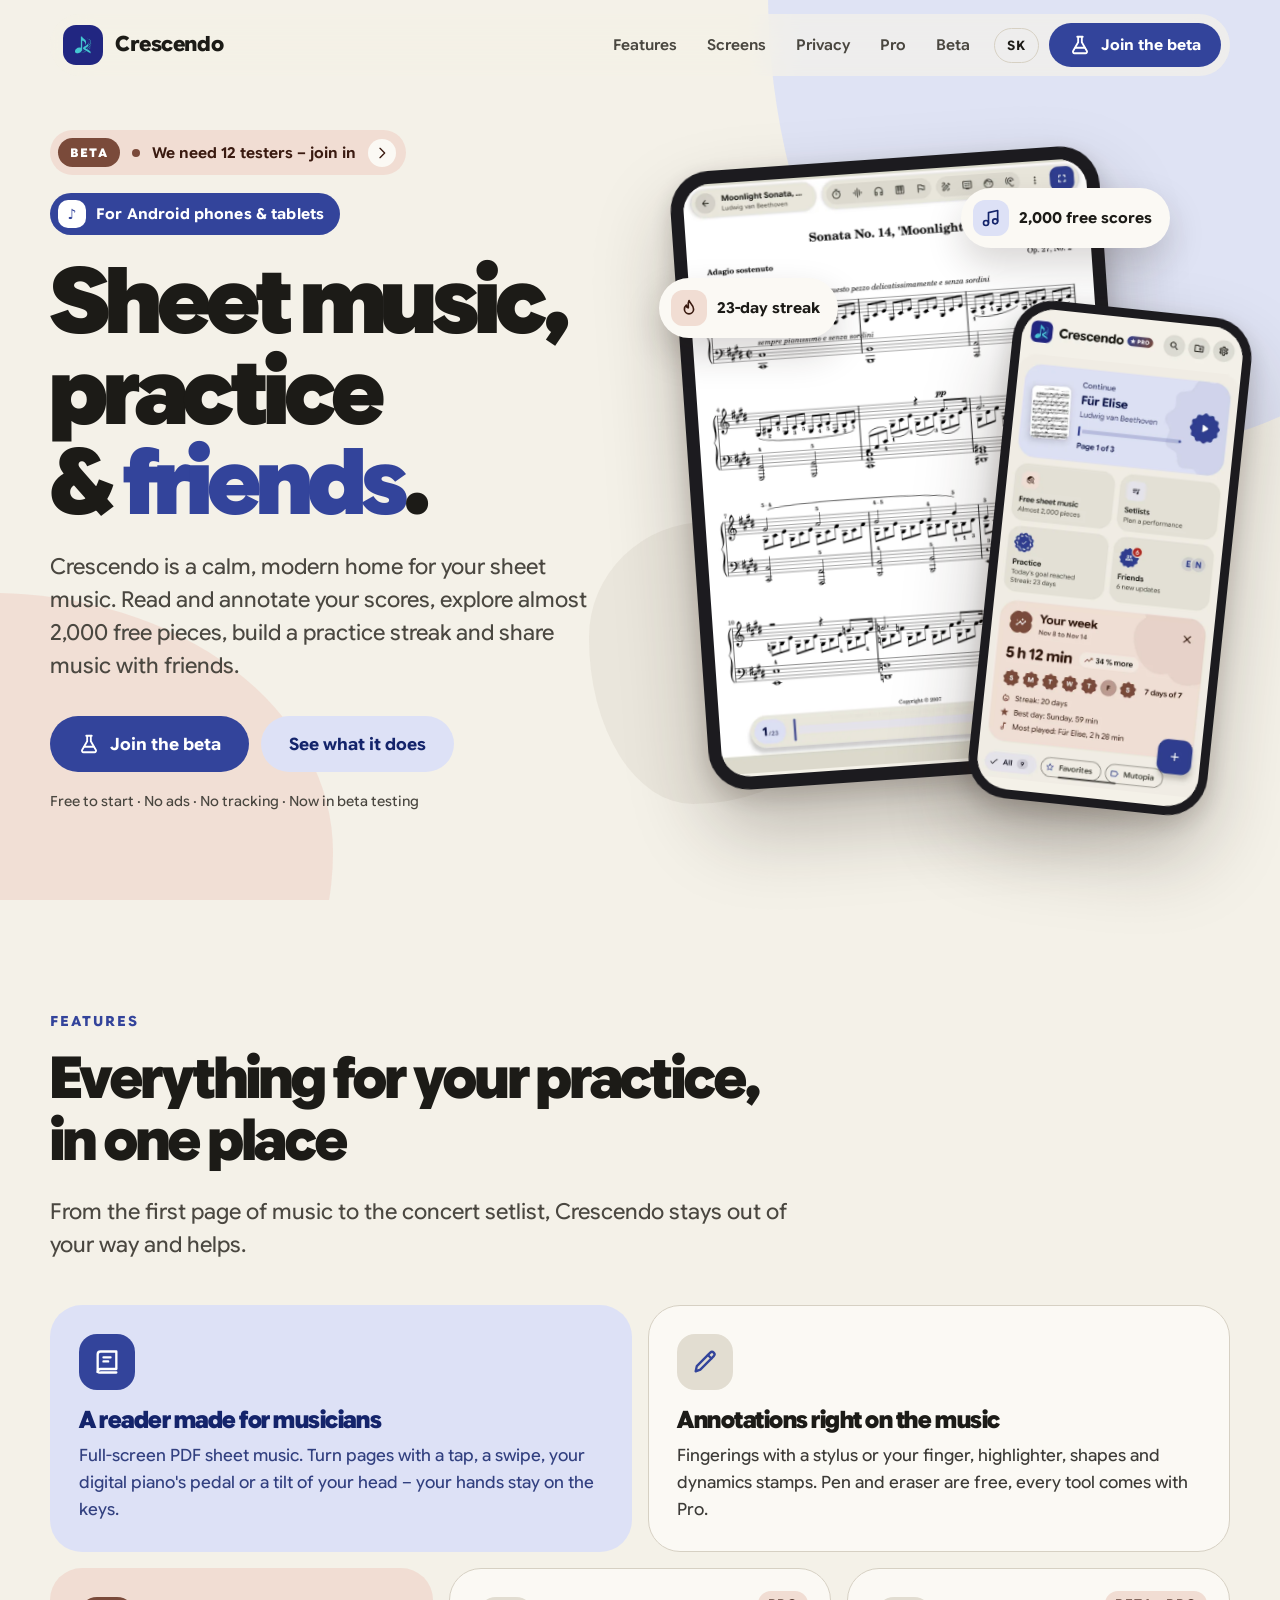
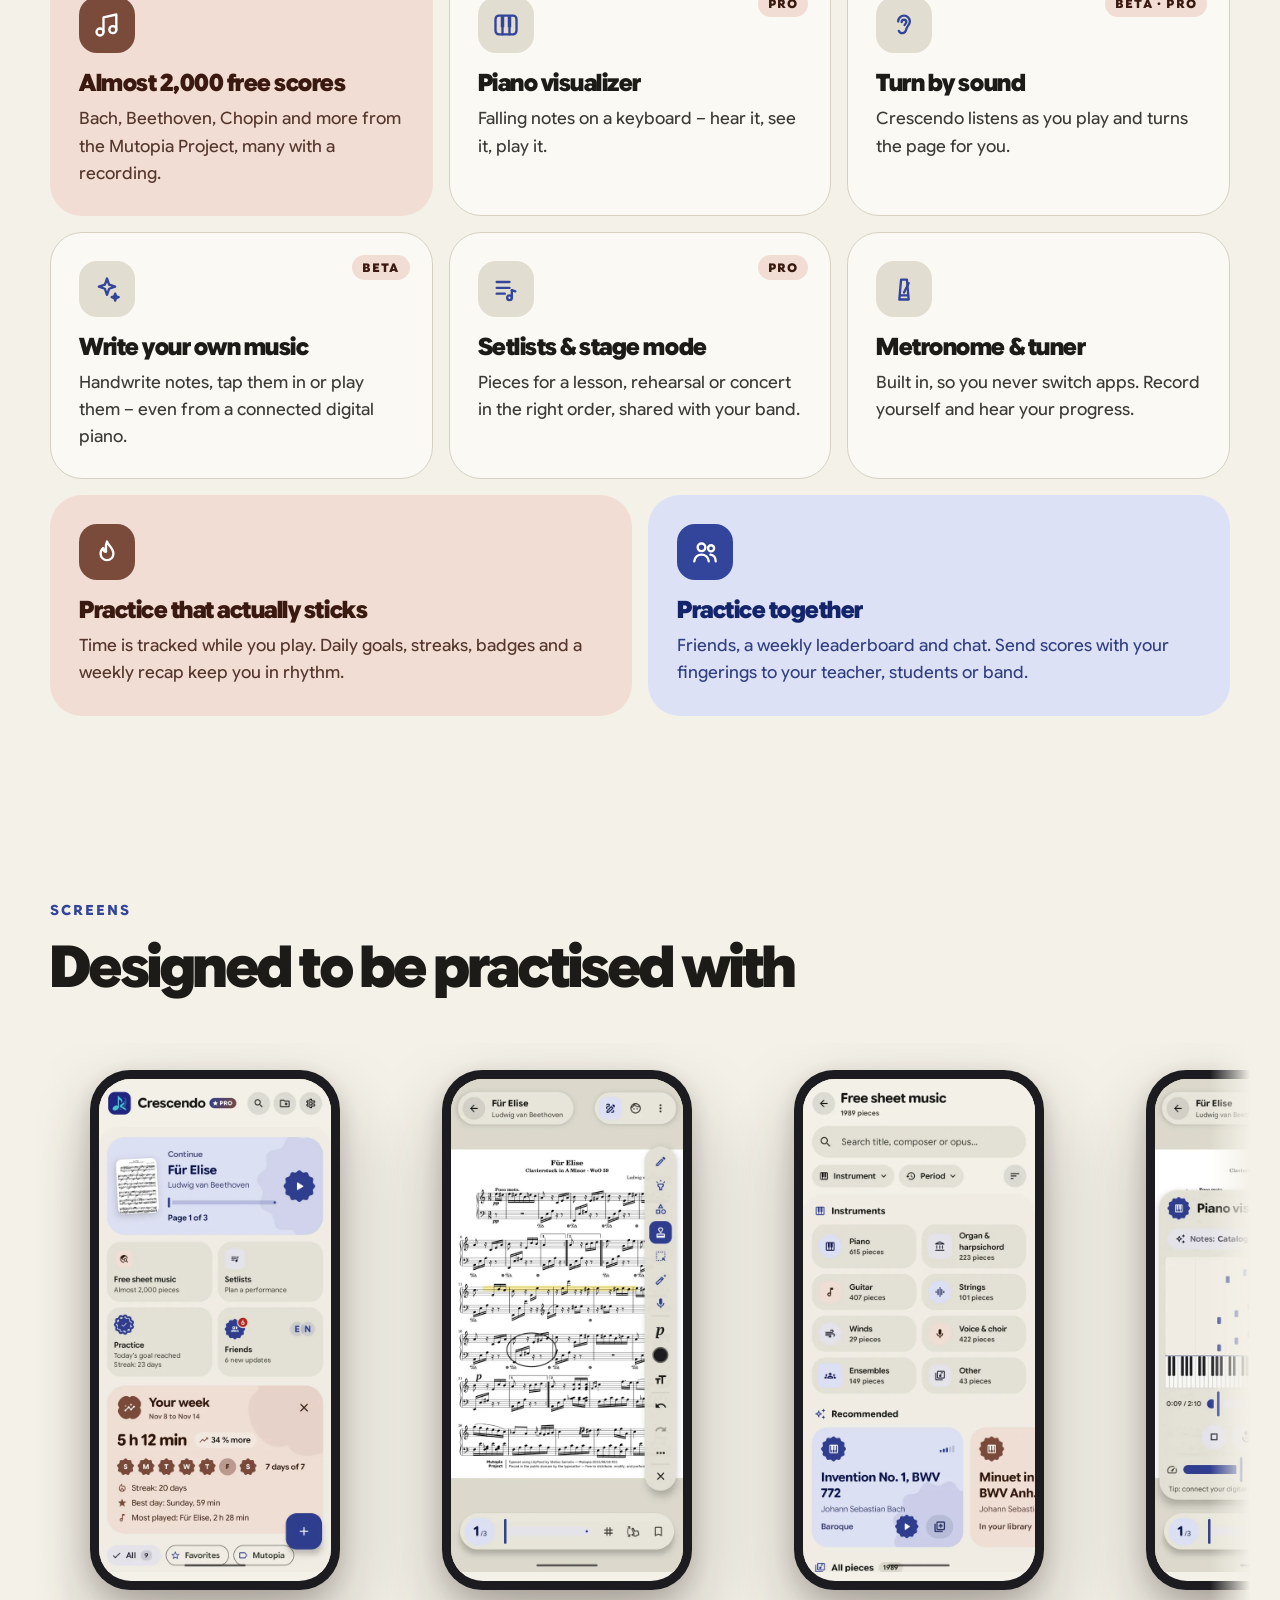
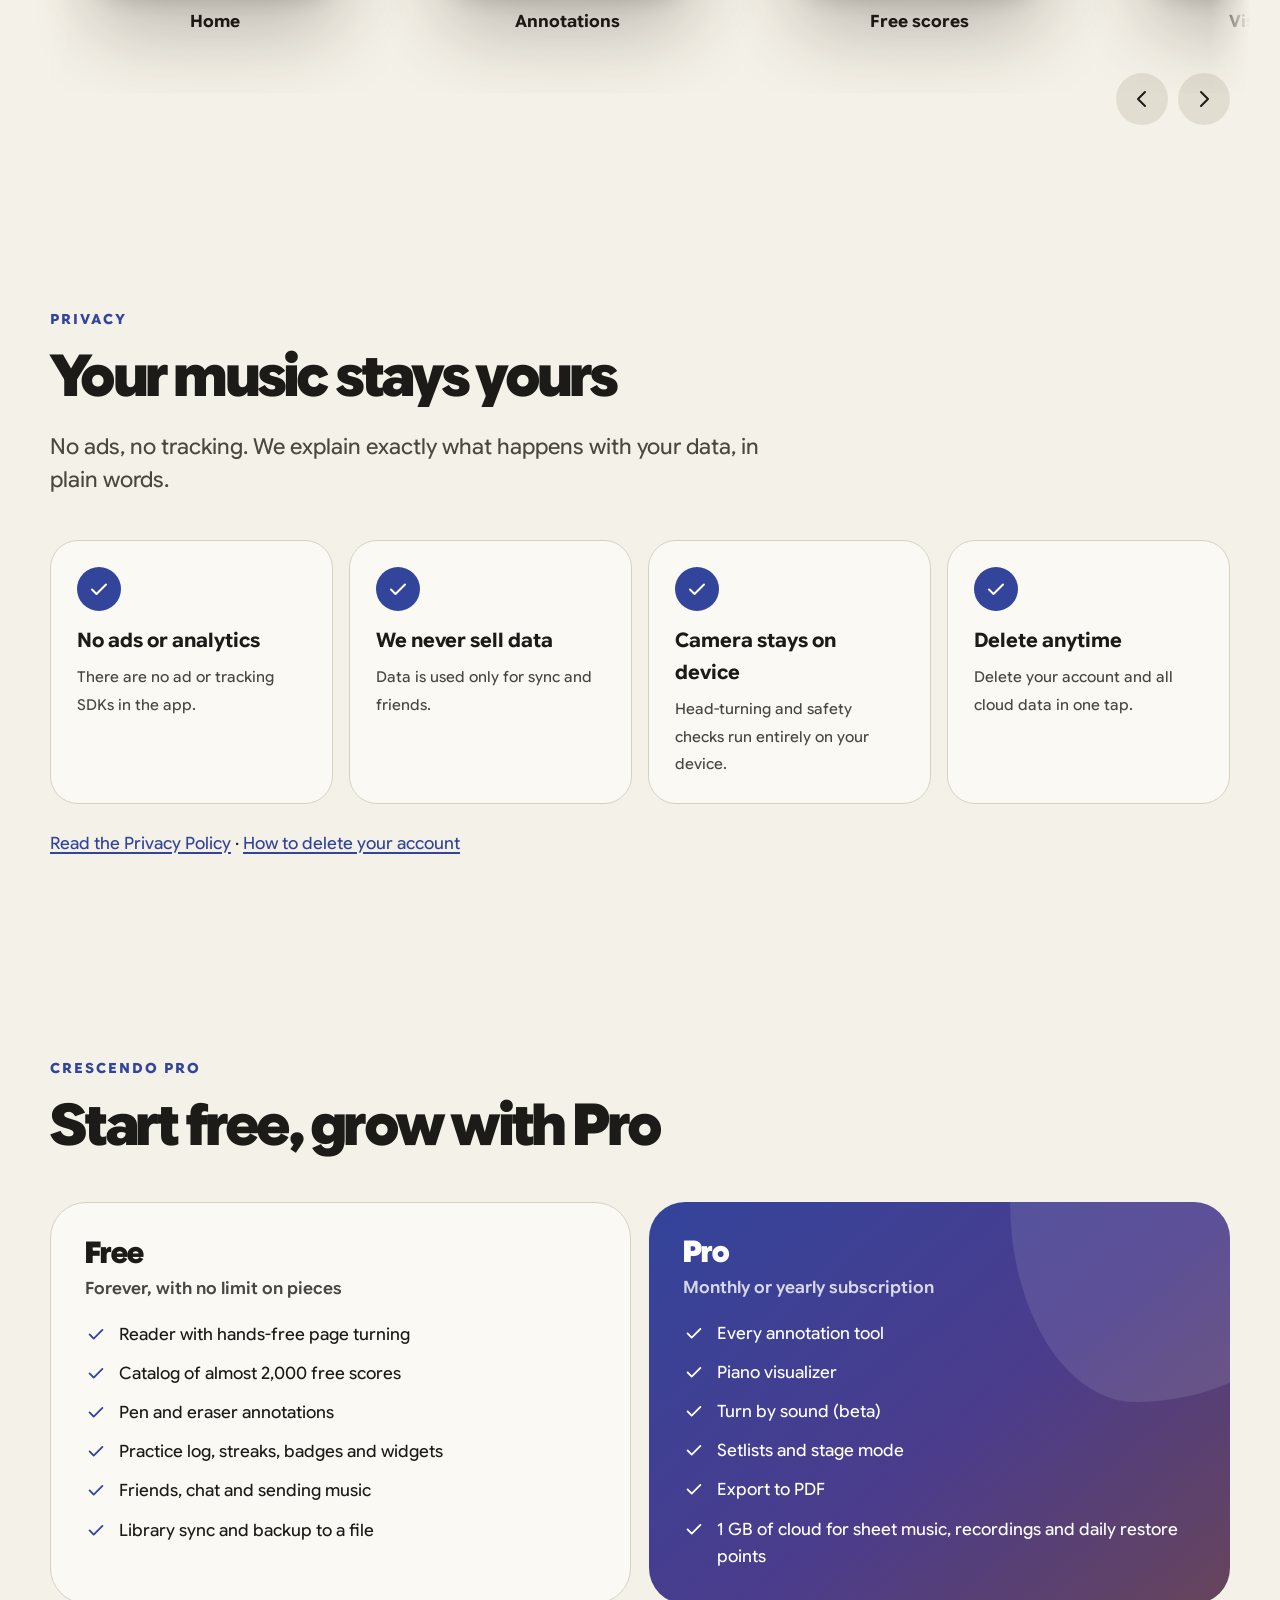
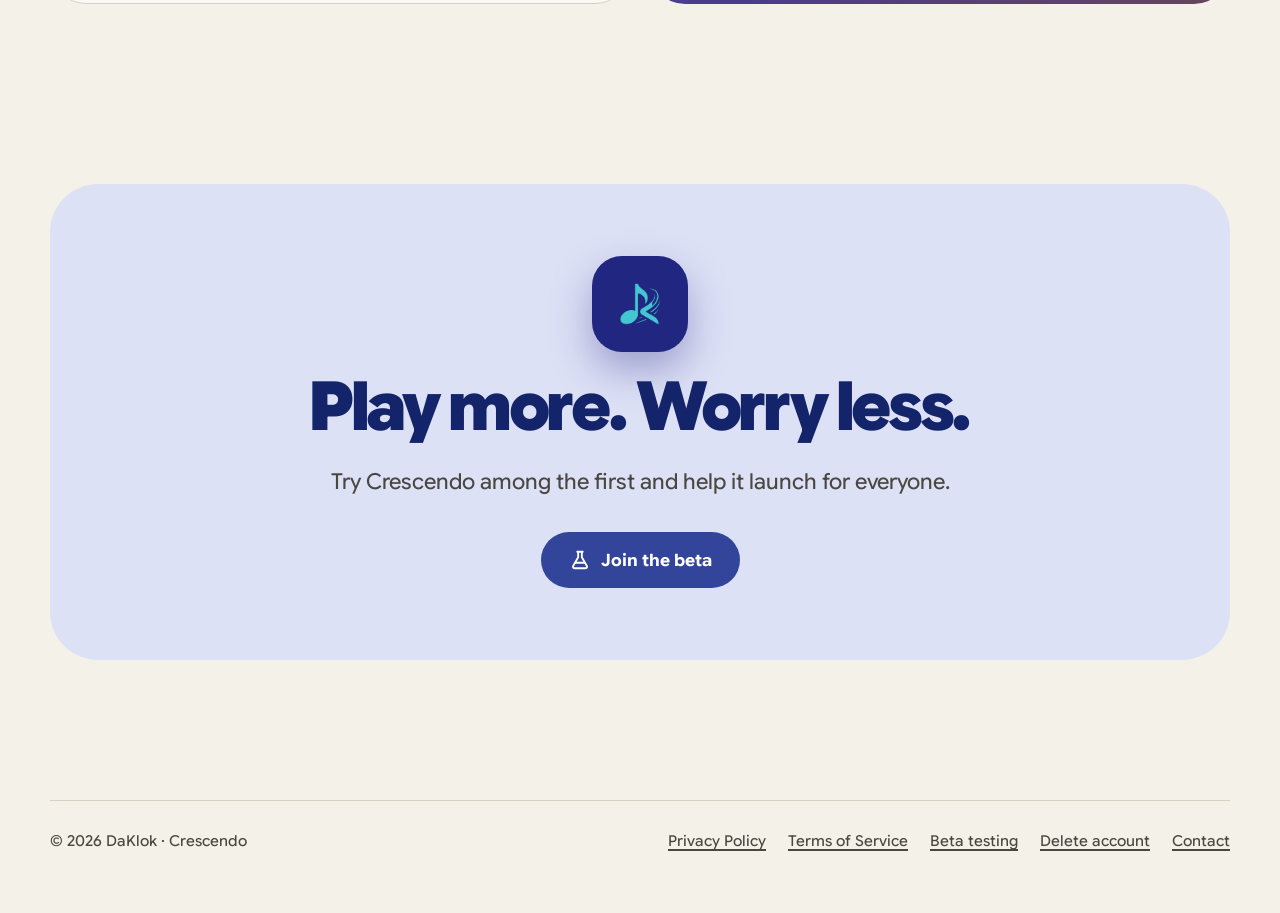
==== commit 6d4f77da: "Add beta testing page and beta call-to-action on the homepage" ====
--- a/Crescendo/index.html
+++ b/Crescendo/index.html
@@ -36,6 +36,7 @@
   <symbol id="i-left" viewBox="0 0 24 24"><path d="M15 5l-7 7 7 7"/></symbol>
   <symbol id="i-right" viewBox="0 0 24 24"><path d="M9 5l7 7-7 7"/></symbol>
   <symbol id="i-menu" viewBox="0 0 24 24"><path d="M4 7h16M4 12h16M4 17h16"/></symbol>
+  <symbol id="i-flask" viewBox="0 0 24 24"><path d="M9 3h6M10 3v6L4.5 18.5A1.7 1.7 0 0 0 6 21h12a1.7 1.7 0 0 0 1.5-2.5L14 9V3"/><path d="M7 15h10"/></symbol>
   <symbol id="i-sparkle" viewBox="0 0 24 24"><path d="M12 3l1.8 5.2L19 10l-5.2 1.8L12 17l-1.8-5.2L5 10l5.2-1.8z"/><path d="M19 16l.8 2.2L22 19l-2.2.8L19 22l-.8-2.2L16 19l2.2-.8z"/></symbol>
 </svg>
 <a class="skip" href="#main" data-sk="Preskočiť na obsah">Skip to content</a>
@@ -50,9 +51,10 @@
       <a href="#screens" data-sk="Ukážky">Screens</a>
       <a href="#privacy" data-sk="Súkromie">Privacy</a>
       <a href="#pro">Pro</a>
+      <a href="beta.html">Beta</a>
     </nav>
     <button class="lang" type="button">SK</button>
-    <a class="btn small" href="https://play.google.com/store/apps/details?id=com.daklok.crescendo"><svg class="i"><use href="#i-play"/></svg><span data-sk="Stiahnuť">Get the app</span></a>
+    <a class="btn small" href="beta.html"><svg class="i"><use href="#i-flask"/></svg><span data-sk="Testovať">Join the beta</span></a>
     <button class="menu-btn" type="button" aria-label="Menu" aria-expanded="false"><svg class="i"><use href="#i-menu"/></svg></button>
   </div>
 </header>
@@ -61,14 +63,15 @@
   <section class="hero">
     <div class="wrap">
       <div class="intro">
+        <a class="announce" href="beta.html"><span class="tag">BETA</span><span class="dot" aria-hidden="true"></span><span data-sk="Hľadáme 12 testerov – pridaj sa">We need 12 testers – join in</span><span class="go" aria-hidden="true"><svg class="i"><use href="#i-right"/></svg></span></a><br>
         <span class="chip"><span class="n">♪</span><span data-sk="Pre Android mobily a tablety">For Android phones &amp; tablets</span></span>
         <h1 data-sk="Noty, cvičenie a&nbsp;<em>priatelia</em>.">Sheet music, practice &amp;&nbsp;<em>friends</em>.</h1>
         <p class="lead" data-sk="Crescendo je pokojný a moderný domov pre tvoje noty. Čítaj a píš do partitúr, objavuj takmer 2&nbsp;000 skladieb zadarmo, buduj sériu cvičenia a zdieľaj hudbu s priateľmi.">Crescendo is a calm, modern home for your sheet music. Read and annotate your scores, explore almost 2,000 free pieces, build a practice streak and share music with friends.</p>
         <div class="cta">
-          <a class="btn" href="https://play.google.com/store/apps/details?id=com.daklok.crescendo"><svg class="i"><use href="#i-play"/></svg><span data-sk="Stiahnuť na Google Play">Get it on Google Play</span></a>
+          <a class="btn" href="beta.html"><svg class="i"><use href="#i-flask"/></svg><span data-sk="Pripojiť sa k bete">Join the beta</span></a>
           <a class="btn tonal" href="#features" data-sk="Čo všetko vie">See what it does</a>
         </div>
-        <p class="note" data-sk="Zadarmo na začiatok · Bez reklám · Bez sledovania">Free to start · No ads · No tracking</p>
+        <p class="note" data-sk="Zadarmo na začiatok · Bez reklám · Bez sledovania · Teraz v beta testovaní">Free to start · No ads · No tracking · Now in beta testing</p>
       </div>
       <div class="hero-art" aria-hidden="true">
         <div class="device tablet"><div class="scr"><img src="img/tablet-reader.webp" alt="" width="900" height="1316"></div></div>
@@ -225,8 +228,8 @@
       <div class="cta-band reveal">
         <div class="logo-big"><img src="img/icon-fg.png" alt=""></div>
         <h2 data-sk="Hraj viac. Tráp sa menej.">Play more. Worry less.</h2>
-        <p class="lead" data-sk="Stiahni si Crescendo a urob z cvičenia zvyk.">Get Crescendo and turn practice into a habit.</p>
-        <div class="cta"><a class="btn" href="https://play.google.com/store/apps/details?id=com.daklok.crescendo"><svg class="i"><use href="#i-play"/></svg><span data-sk="Stiahnuť na Google Play">Get it on Google Play</span></a></div>
+        <p class="lead" data-sk="Vyskúšaj Crescendo ako jeden z prvých a pomôž mu vyjsť pre všetkých.">Try Crescendo among the first and help it launch for everyone.</p>
+        <div class="cta"><a class="btn" href="beta.html"><svg class="i"><use href="#i-flask"/></svg><span data-sk="Pripojiť sa k bete">Join the beta</span></a></div>
       </div>
     </div>
   </section>
@@ -238,6 +241,7 @@
     <nav>
       <a href="privacy.html" data-sk="Ochrana súkromia">Privacy Policy</a>
       <a href="terms.html" data-sk="Podmienky">Terms of Service</a>
+      <a href="beta.html" data-sk="Beta testovanie">Beta testing</a>
       <a href="delete-account.html" data-sk="Zmazanie účtu">Delete account</a>
       <a href="mailto:support.crescendo.com@gmail.com" data-sk="Kontakt">Contact</a>
     </nav>
--- a/Crescendo/style.css
+++ b/Crescendo/style.css
@@ -389,6 +389,59 @@
 .two ul { margin: 0; }
 @media (max-width: 700px) { .two { grid-template-columns: 1fr; } }
 
+/* oznam o beta testovaní na domovskej stránke */
+.announce {
+  display: inline-flex; align-items: center; gap: 12px; margin-bottom: 18px;
+  padding: 8px 10px 8px 8px; border-radius: 999px; text-decoration: none;
+  background: var(--tertiary-container); color: var(--on-tertiary-container); font-weight: 650; font-size: 15px;
+  transition: transform .4s var(--spring), box-shadow .3s;
+}
+.announce:hover { transform: translateY(-2px); box-shadow: 0 10px 24px rgba(var(--shadow), .14); text-decoration: none; }
+.announce .tag { padding: 5px 12px; border-radius: 999px; background: var(--tertiary); color: var(--on-tertiary); font-size: 12px; font-weight: 900; letter-spacing: .1em; }
+.announce .go { width: 28px; height: 28px; border-radius: 50%; display: grid; place-items: center; background: var(--card); transition: transform .4s var(--spring); }
+.announce:hover .go { transform: translateX(3px); }
+.announce .go svg { width: 16px; height: 16px; }
+.announce .dot { width: 8px; height: 8px; border-radius: 50%; background: var(--tertiary); box-shadow: 0 0 0 0 var(--tertiary); animation: pulse 2s infinite; }
+@keyframes pulse { 70% { box-shadow: 0 0 0 10px transparent; } 100% { box-shadow: 0 0 0 0 transparent; } }
+
+/* beta testovanie: kroky s tlačidlami */
+.beta-page { max-width: 860px; margin: 0 auto; padding-bottom: 40px; }
+.beta-page .doc-head { text-align: center; }
+.beta-page .doc-head .lead { margin-inline: auto; max-width: 680px; }
+.join { display: grid; gap: 16px; counter-reset: j; }
+.join .step {
+  counter-increment: j; position: relative; display: grid; grid-template-columns: 64px 1fr; gap: 6px 22px; align-items: start;
+  padding: 28px; border-radius: 36px; background: var(--card); border: 1px solid var(--outline);
+  transition: transform .5s var(--spring), border-radius .5s var(--spring), box-shadow .3s;
+}
+.join .step:hover { transform: translateY(-4px); border-radius: 44px; box-shadow: 0 22px 46px rgba(var(--shadow), .12); }
+.join .step::before {
+  content: counter(j); grid-row: span 3; display: grid; place-items: center; width: 64px; height: 64px;
+  border-radius: 22px; background: var(--primary); color: var(--on-primary); font-size: 28px; font-weight: 900;
+  transition: border-radius .6s var(--spring), transform .6s var(--spring);
+}
+.join .step:hover::before { border-radius: 50%; transform: rotate(-10deg); }
+.join .step:nth-child(2)::before { background: var(--tertiary); color: var(--on-tertiary); }
+.join .step > * { grid-column: 2; }
+.join .step h2 { font-size: 26px; margin-top: 4px; }
+.join .step p { margin: 4px 0 10px; color: var(--on-surface-variant); }
+.join .step .btn { justify-self: start; }
+.join .step .url { font-size: 13px; color: var(--on-surface-variant); word-break: break-all; margin: 10px 0 0; }
+@media (max-width: 560px) {
+  .join .step { grid-template-columns: 1fr; padding: 24px; }
+  .join .step > * { grid-column: auto; }
+  .join .step::before { grid-row: auto; width: 52px; height: 52px; font-size: 22px; border-radius: 18px; }
+}
+.faq { margin-top: 40px; display: grid; gap: 12px; }
+.faq details { border-radius: 26px; background: var(--card); border: 1px solid var(--outline); padding: 0 22px; transition: border-radius .4s var(--spring); }
+.faq details[open] { border-radius: 32px; }
+.faq summary { cursor: pointer; list-style: none; padding: 20px 0; font-weight: 750; font-size: 18px; display: flex; justify-content: space-between; gap: 16px; align-items: center; }
+.faq summary::-webkit-details-marker { display: none; }
+.faq summary::after { content: '+'; flex: none; width: 34px; height: 34px; border-radius: 50%; display: grid; place-items: center; background: var(--surface-high); font-size: 22px; font-weight: 500; transition: transform .4s var(--spring); }
+.faq details[open] summary::after { transform: rotate(45deg); }
+.faq details p { margin: 0 0 20px; color: var(--on-surface-variant); }
+.thanks { margin-top: 30px; }
+
 /* pozvánka */
 .invite { max-width: 640px; margin: 20px auto 60px; text-align: center; }
 .invite .card { padding: clamp(28px, 5vw, 48px); border-radius: 40px; background: var(--card); border: 1px solid var(--outline); margin: 26px 0; box-shadow: 0 24px 60px rgba(var(--shadow), .10); }
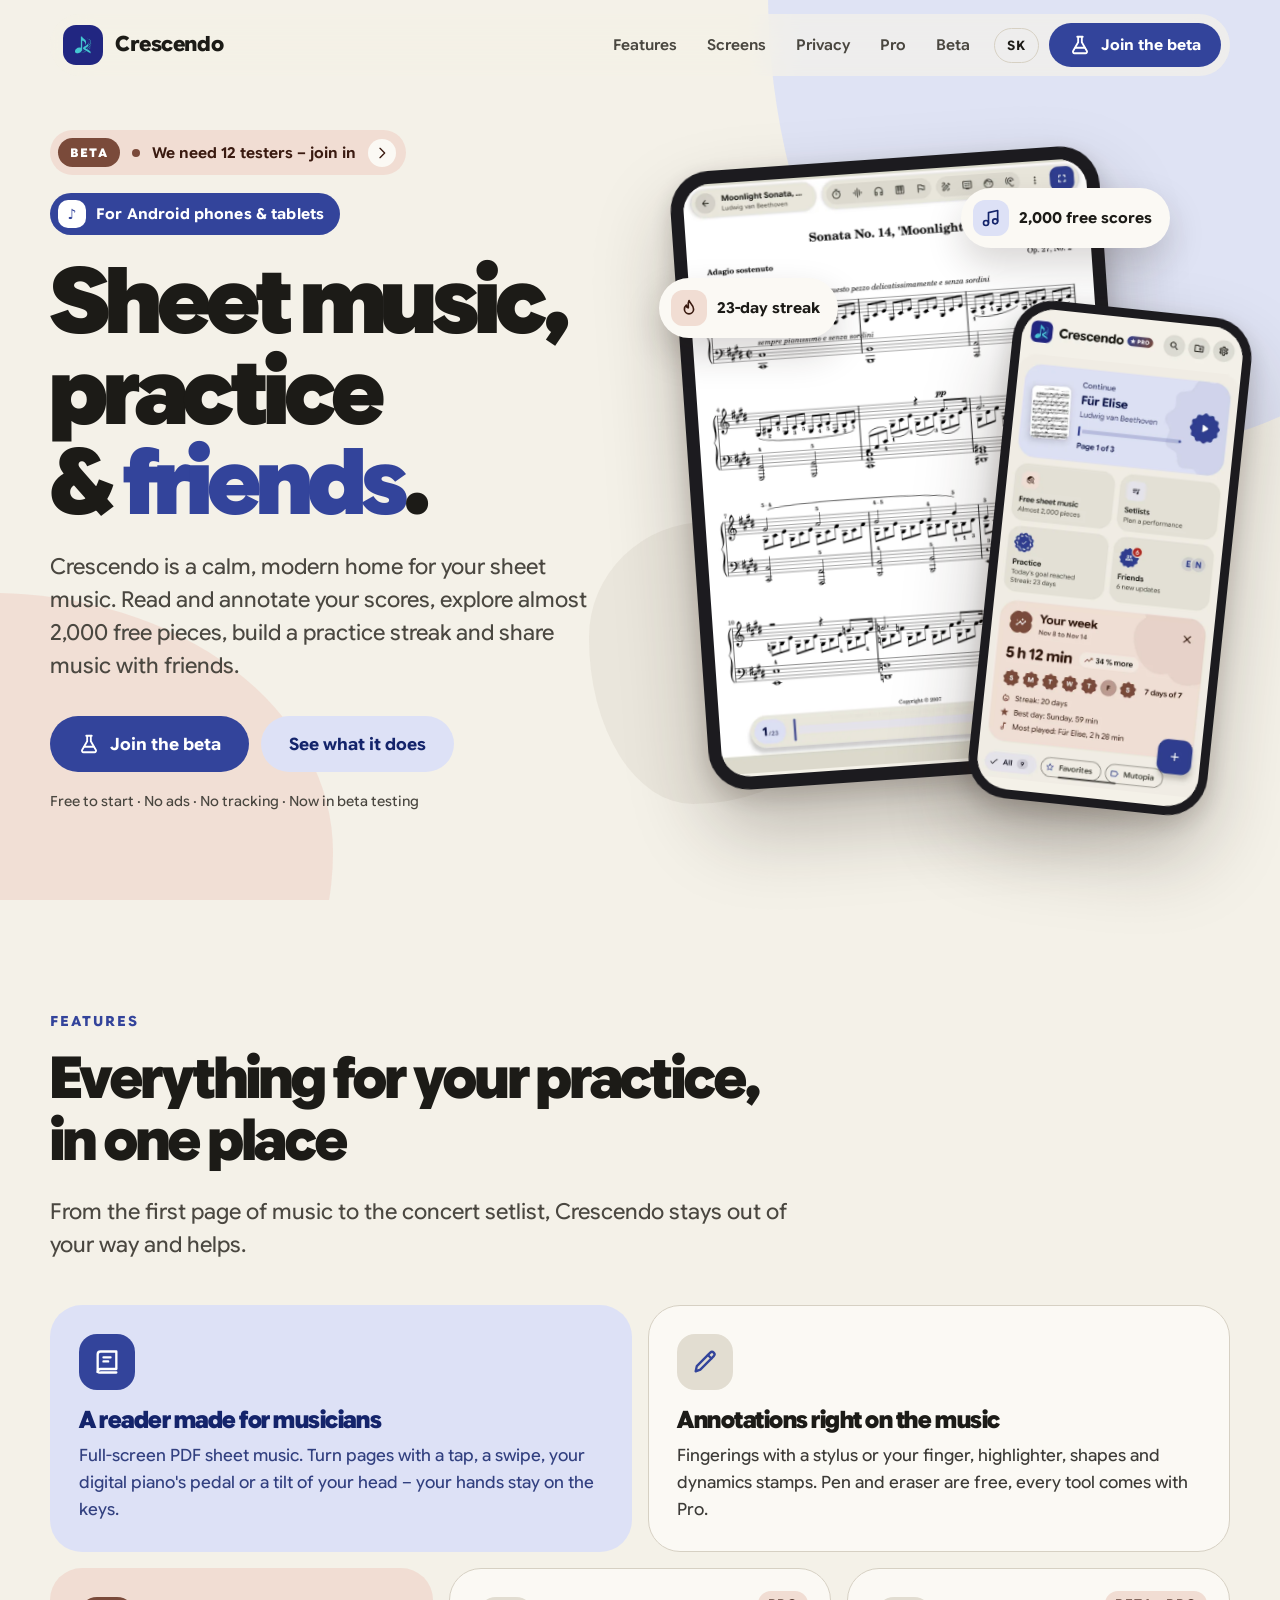
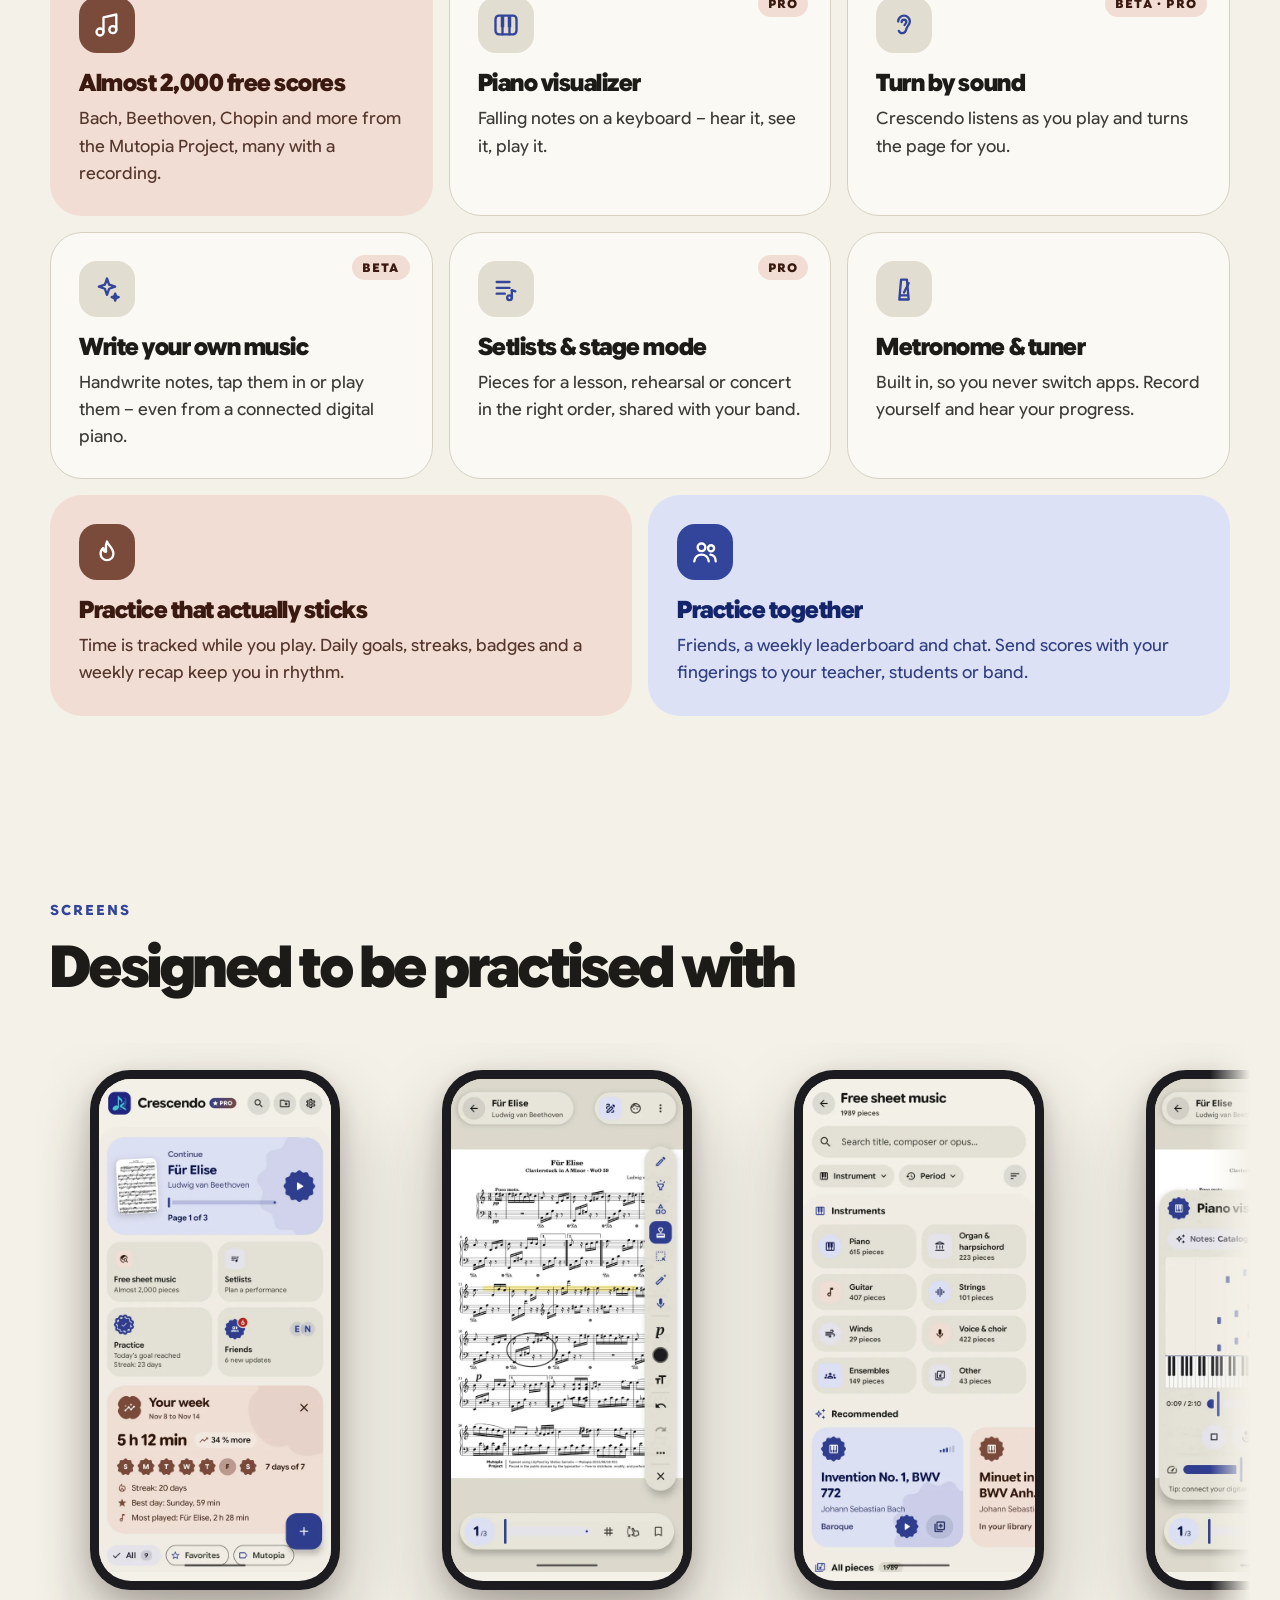
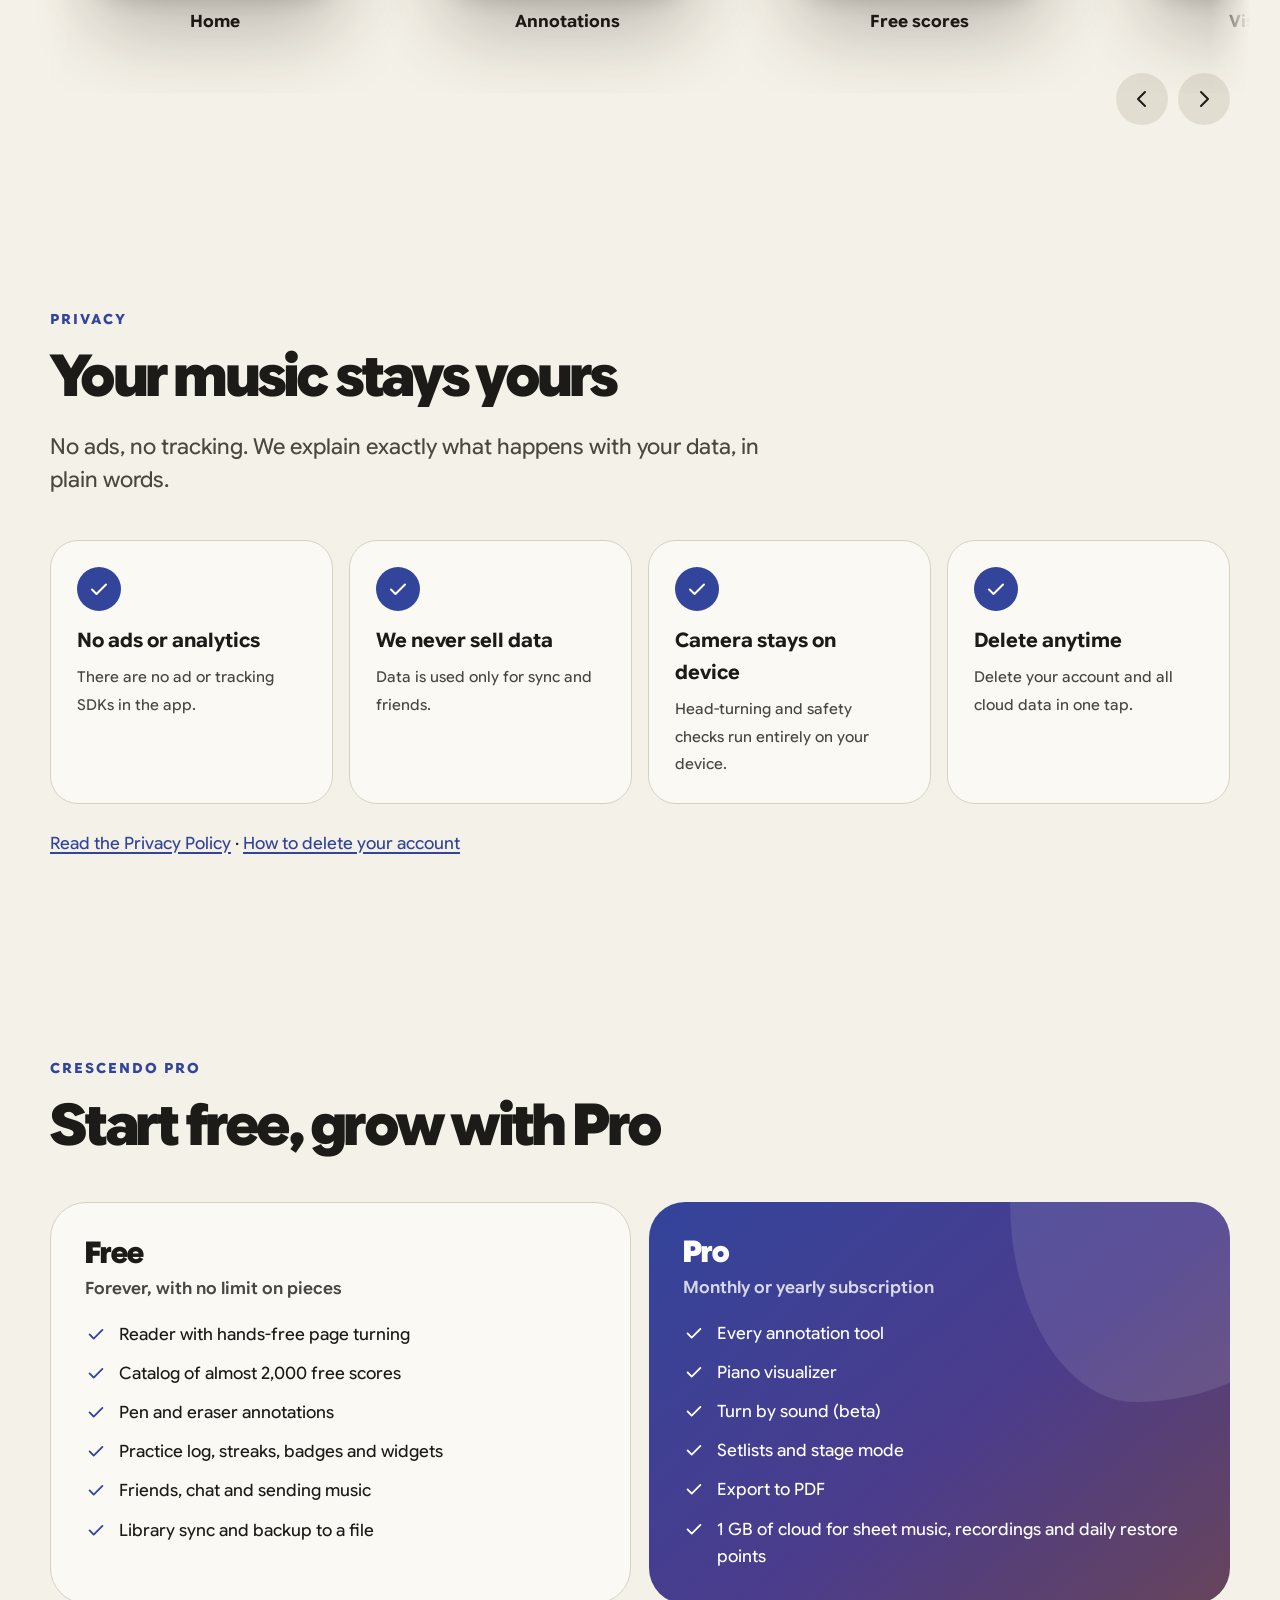
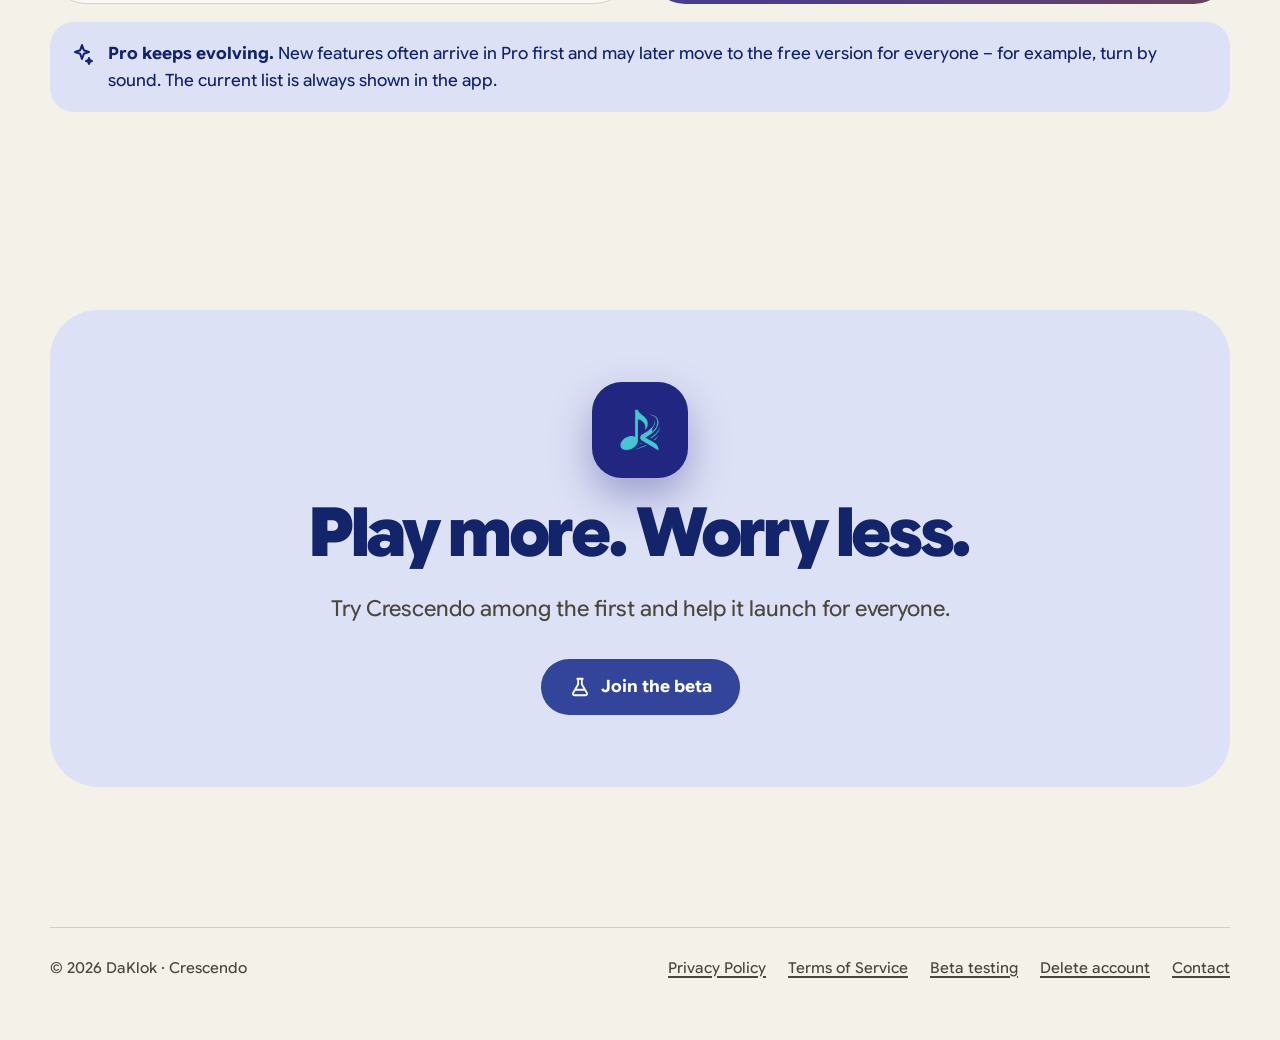
==== commit fea61785: "Note that Pro features evolve and may move to the free version" ====
--- a/Crescendo/index.html
+++ b/Crescendo/index.html
@@ -220,6 +220,7 @@
           </ul>
         </div>
       </div>
+      <div class="callout plans-note reveal"><svg class="i"><use href="#i-sparkle"/></svg><p data-sk="<b>Pro sa priebežne mení.</b> Nové funkcie často pribudnú najprv v Pro a neskôr sa môžu presunúť do verzie zadarmo pre všetkých – napríklad otáčanie strán podľa zvuku. Aktuálny zoznam vždy nájdeš v aplikácii."><b>Pro keeps evolving.</b> New features often arrive in Pro first and may later move to the free version for everyone – for example, turn by sound. The current list is always shown in the app.</p></div>
     </div>
   </section>
 
--- a/Crescendo/style.css
+++ b/Crescendo/style.css
@@ -329,6 +329,7 @@
 .plan li svg { width: 22px; height: 22px; flex: none; margin-top: 2px; color: var(--primary); }
 .plan.pro li svg { color: #fff; }
 @media (max-width: 760px) { .plans { grid-template-columns: 1fr; } }
+.plans-note { margin-top: 18px; padding: 20px 24px; border-radius: 28px; align-items: flex-start; }
 
 /* záverečná výzva */
 .cta-band {
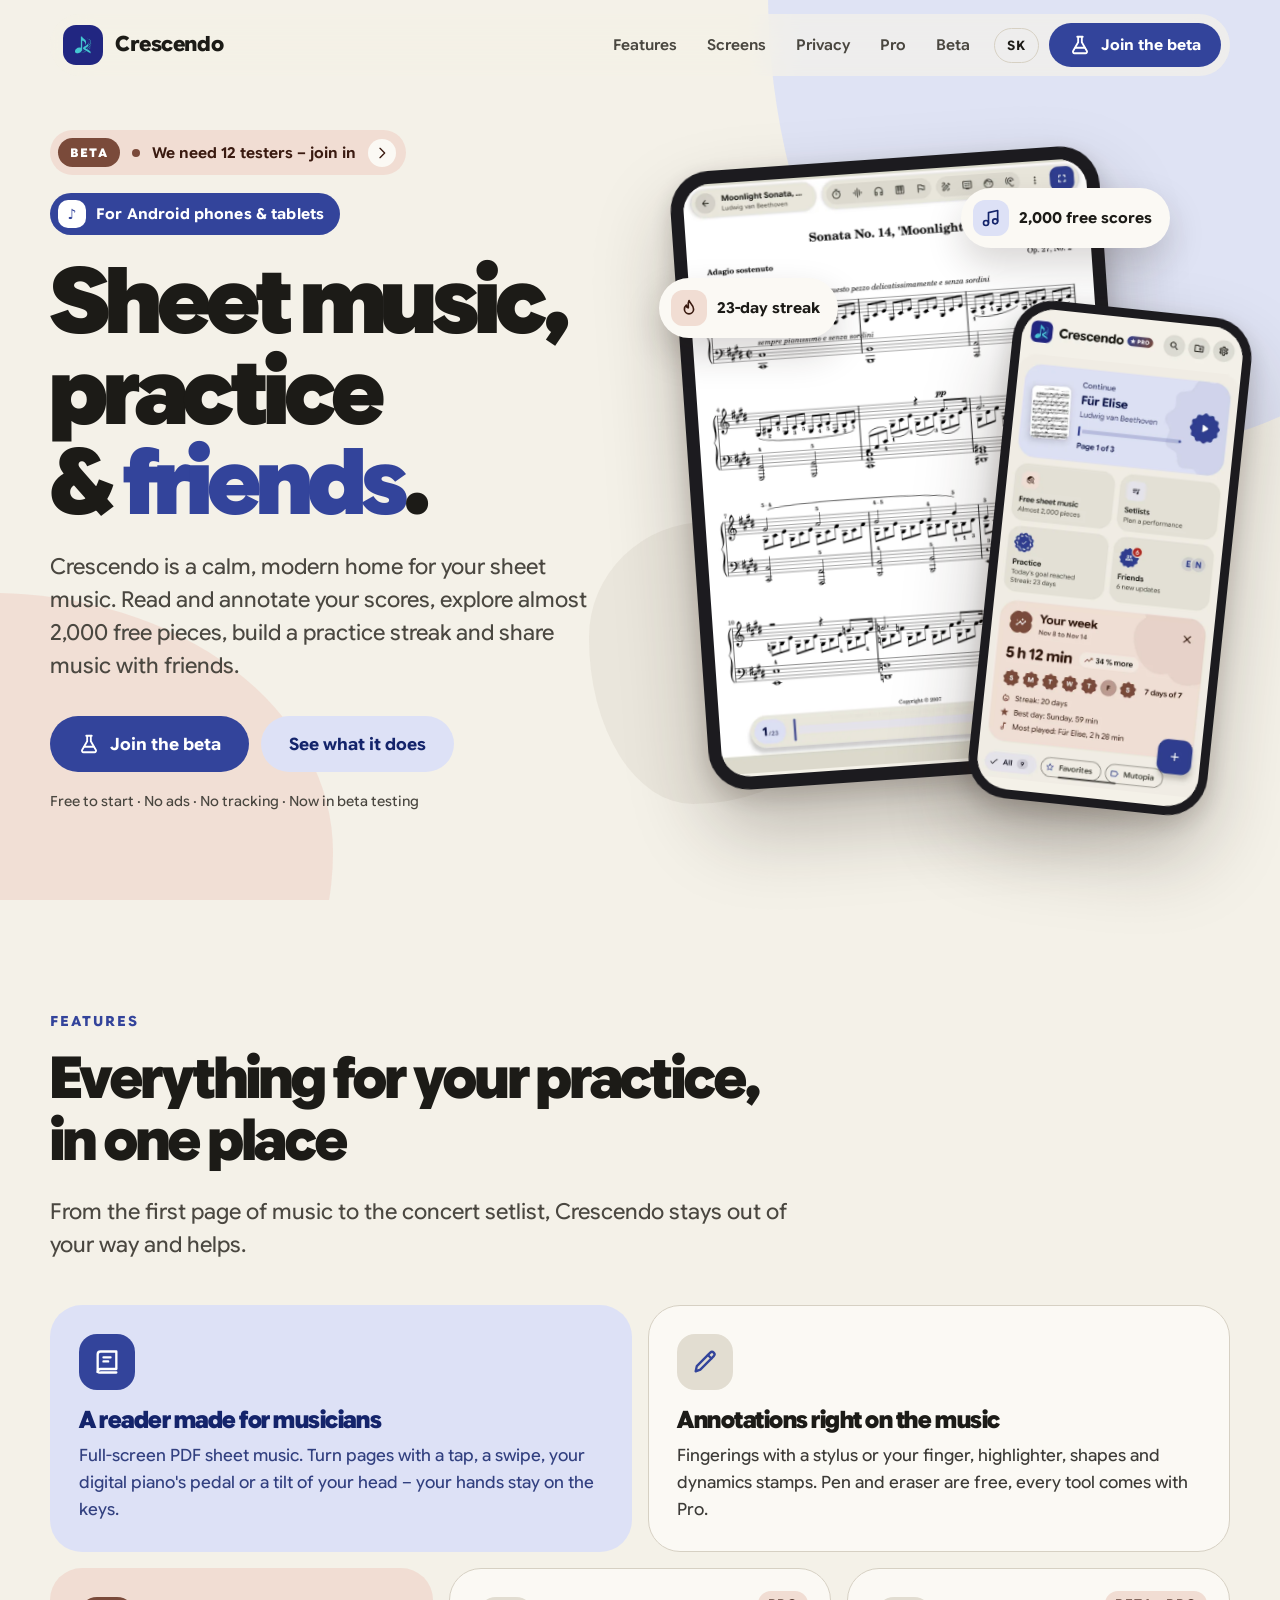
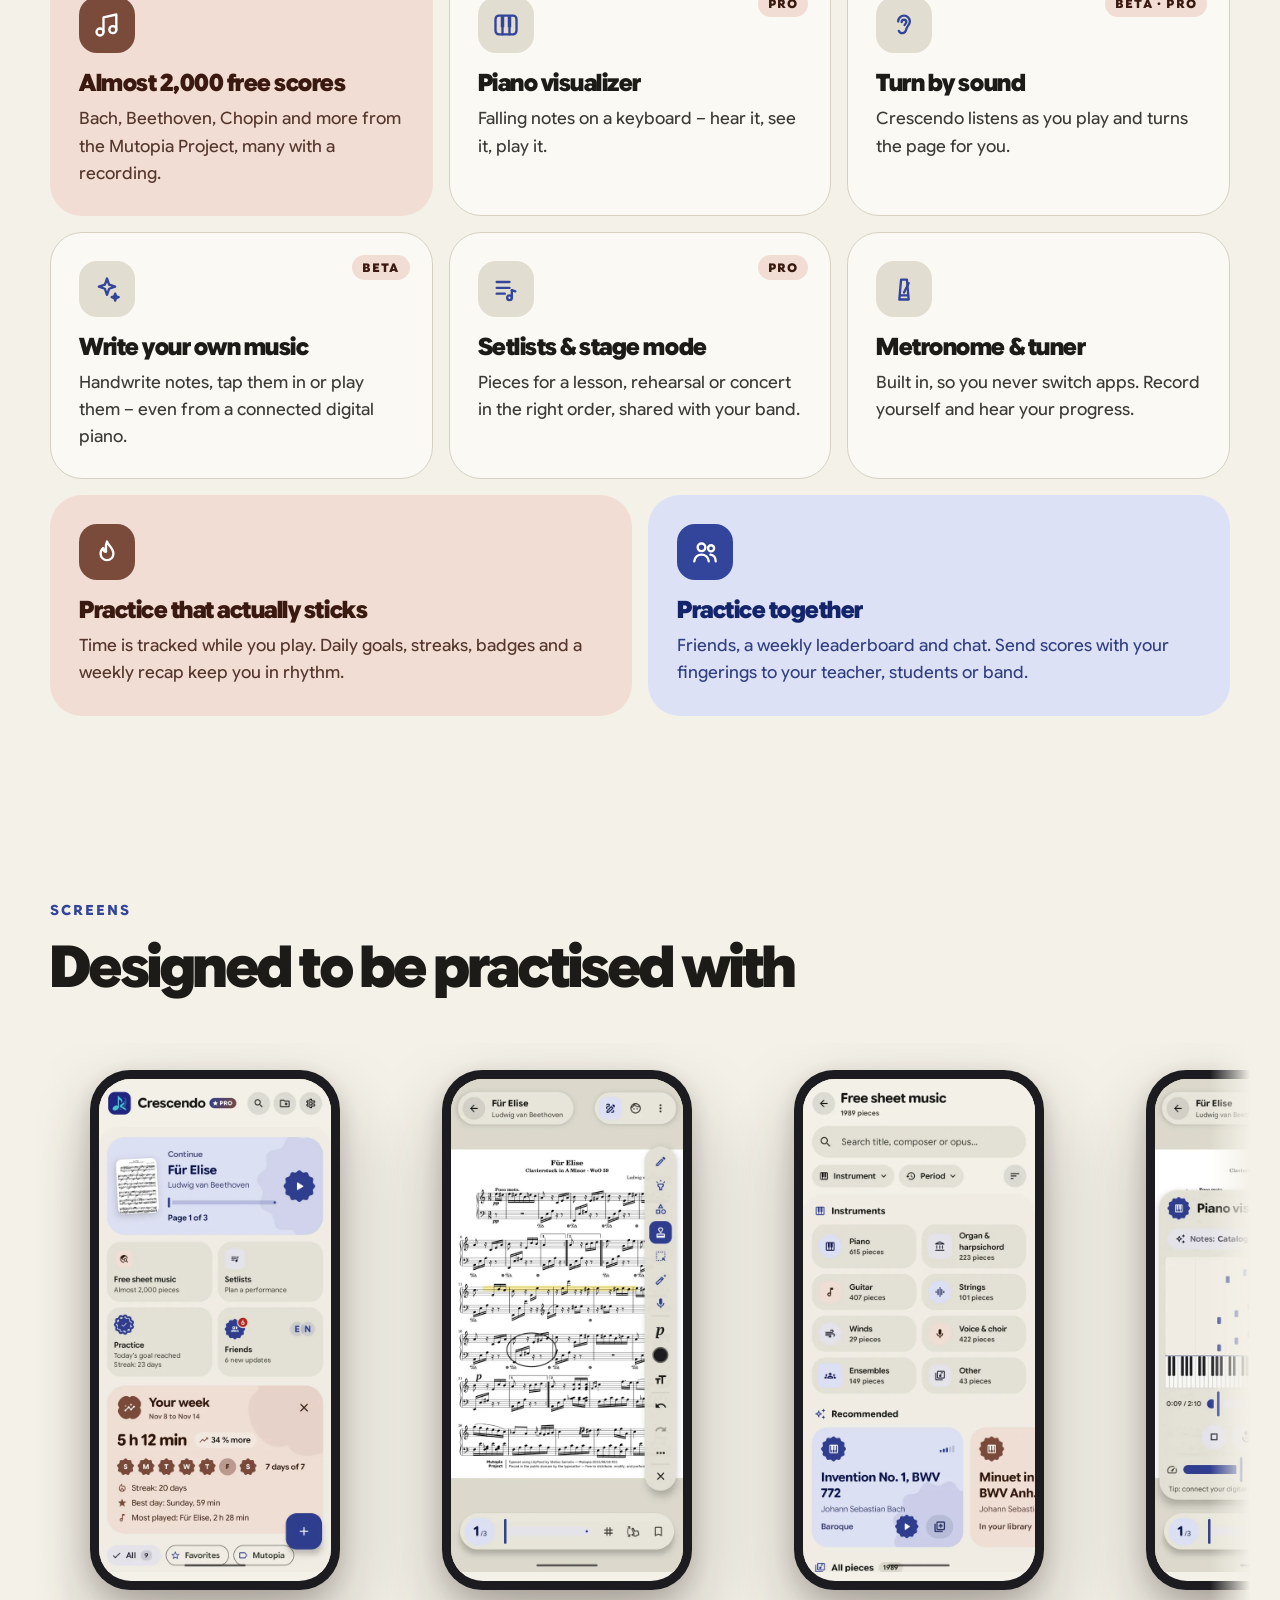
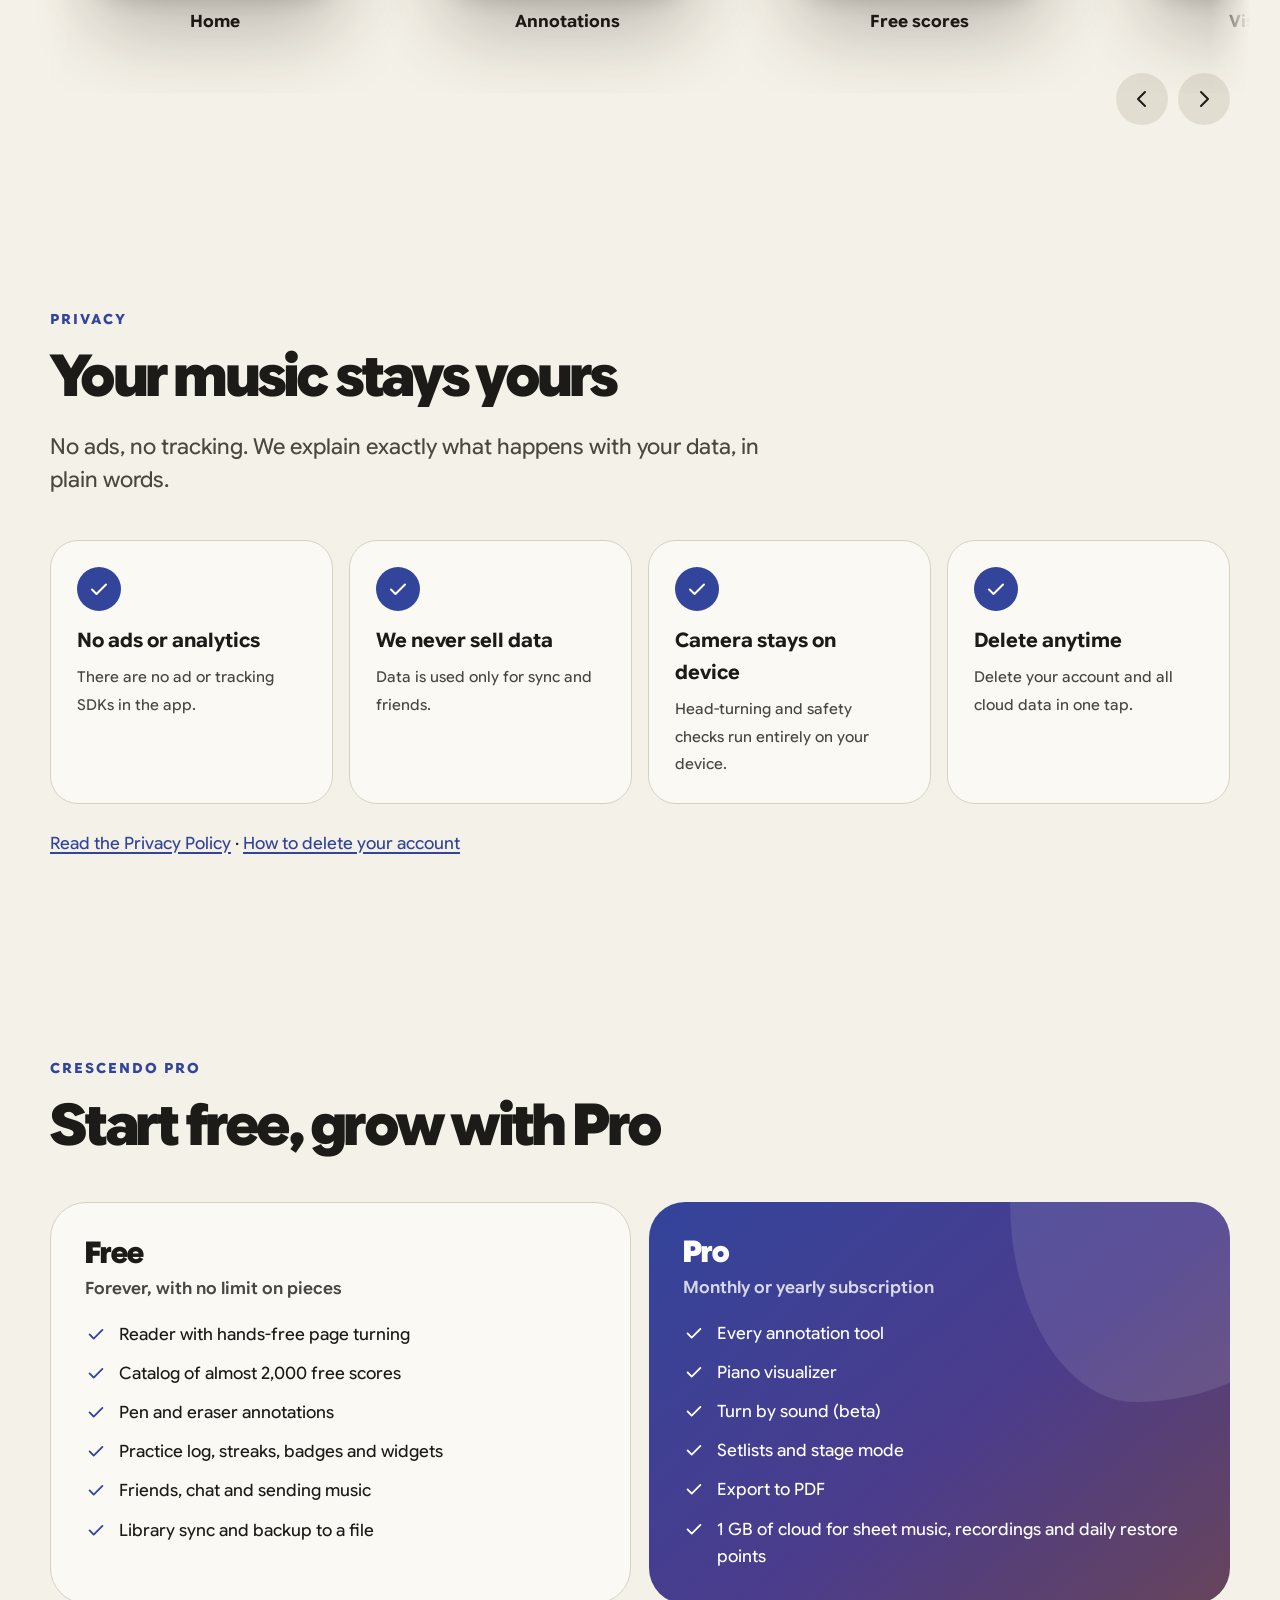
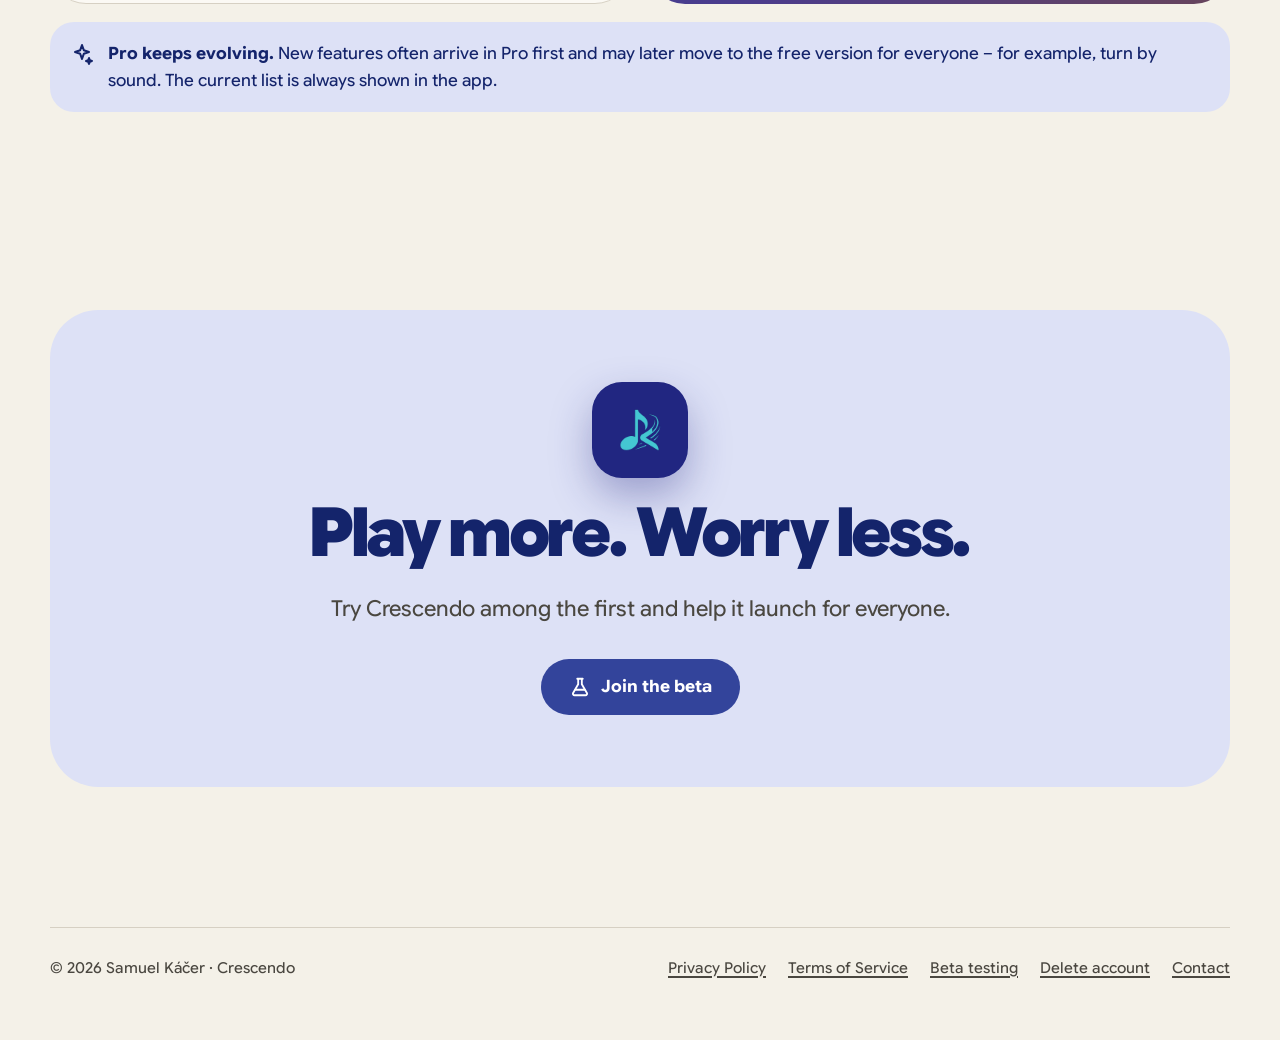
==== commit 42fbc847: "Footer: copyright Samuel Káčer" ====
--- a/Crescendo/index.html
+++ b/Crescendo/index.html
@@ -238,7 +238,7 @@
 
 <footer>
   <div class="wrap">
-    <span>© <span class="year">2026</span> DaKlok · Crescendo</span>
+    <span>© <span class="year">2026</span> Samuel Káčer · Crescendo</span>
     <nav>
       <a href="privacy.html" data-sk="Ochrana súkromia">Privacy Policy</a>
       <a href="terms.html" data-sk="Podmienky">Terms of Service</a>
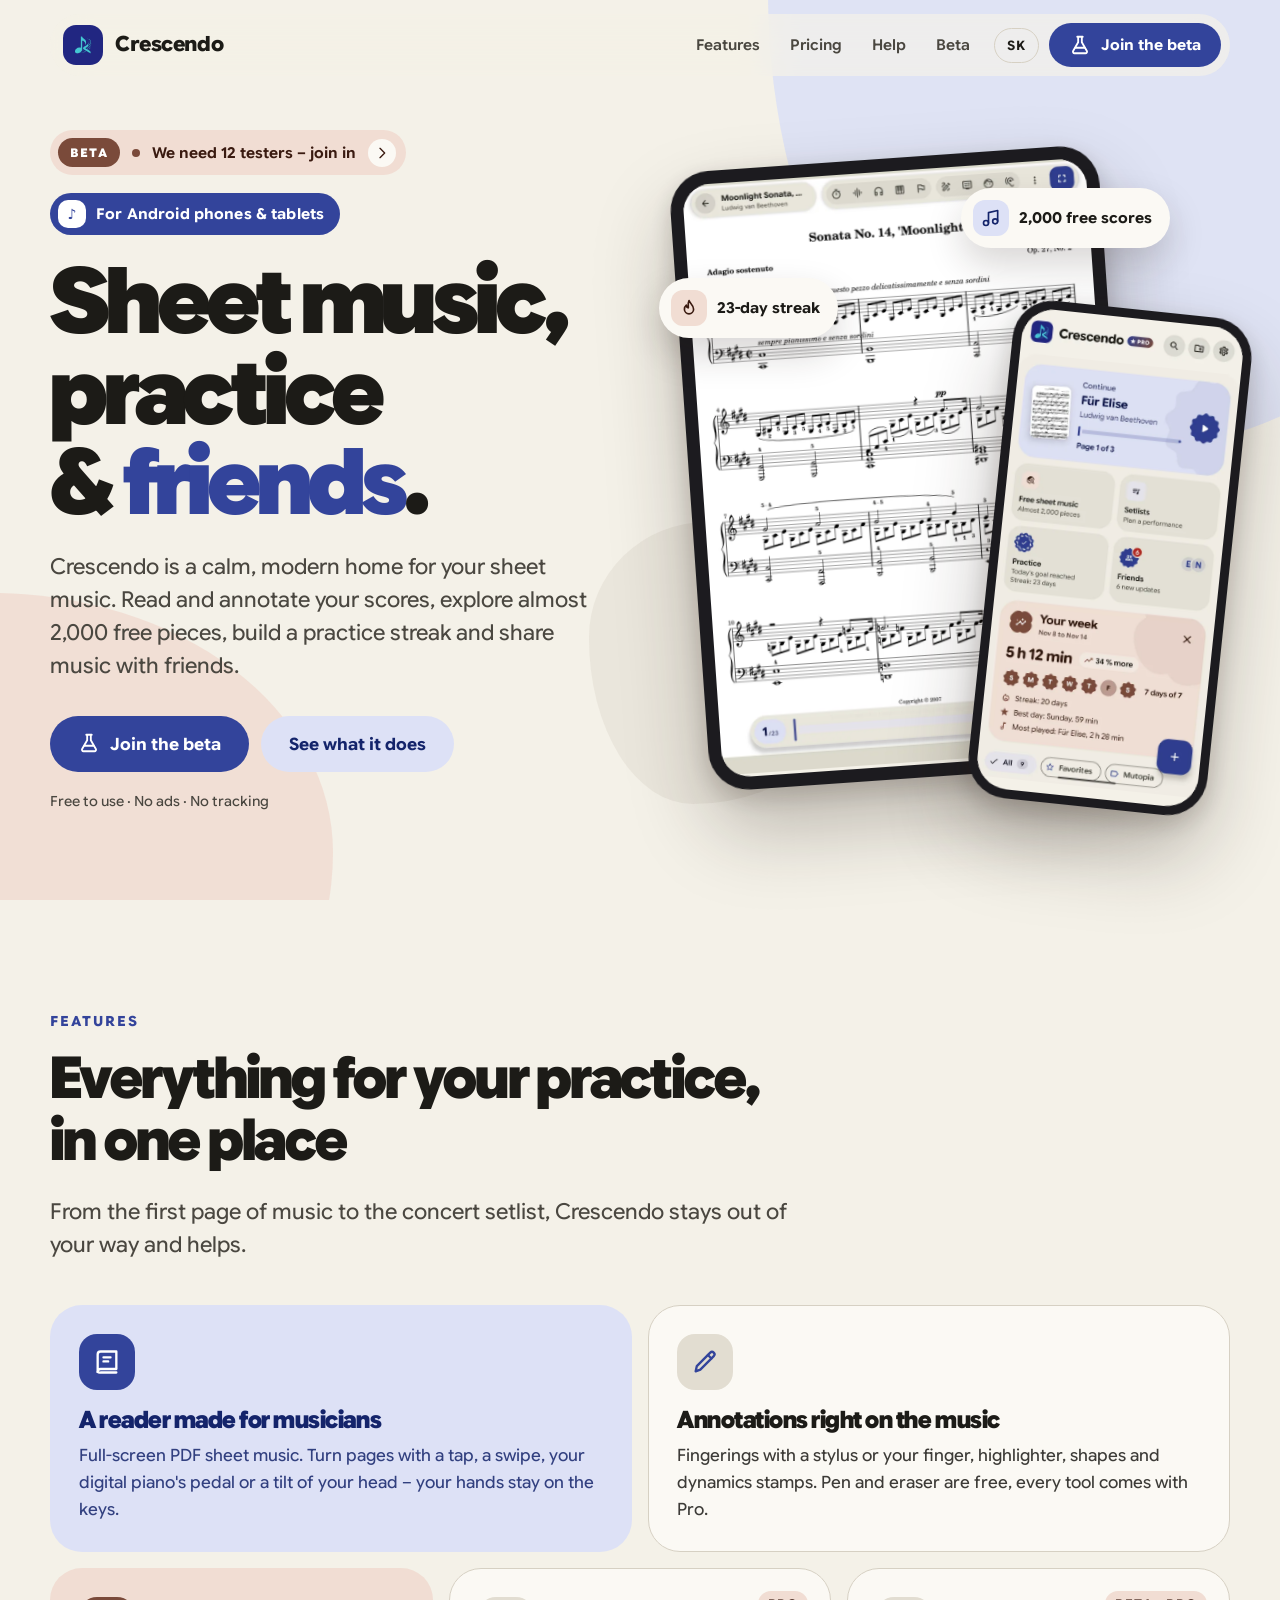
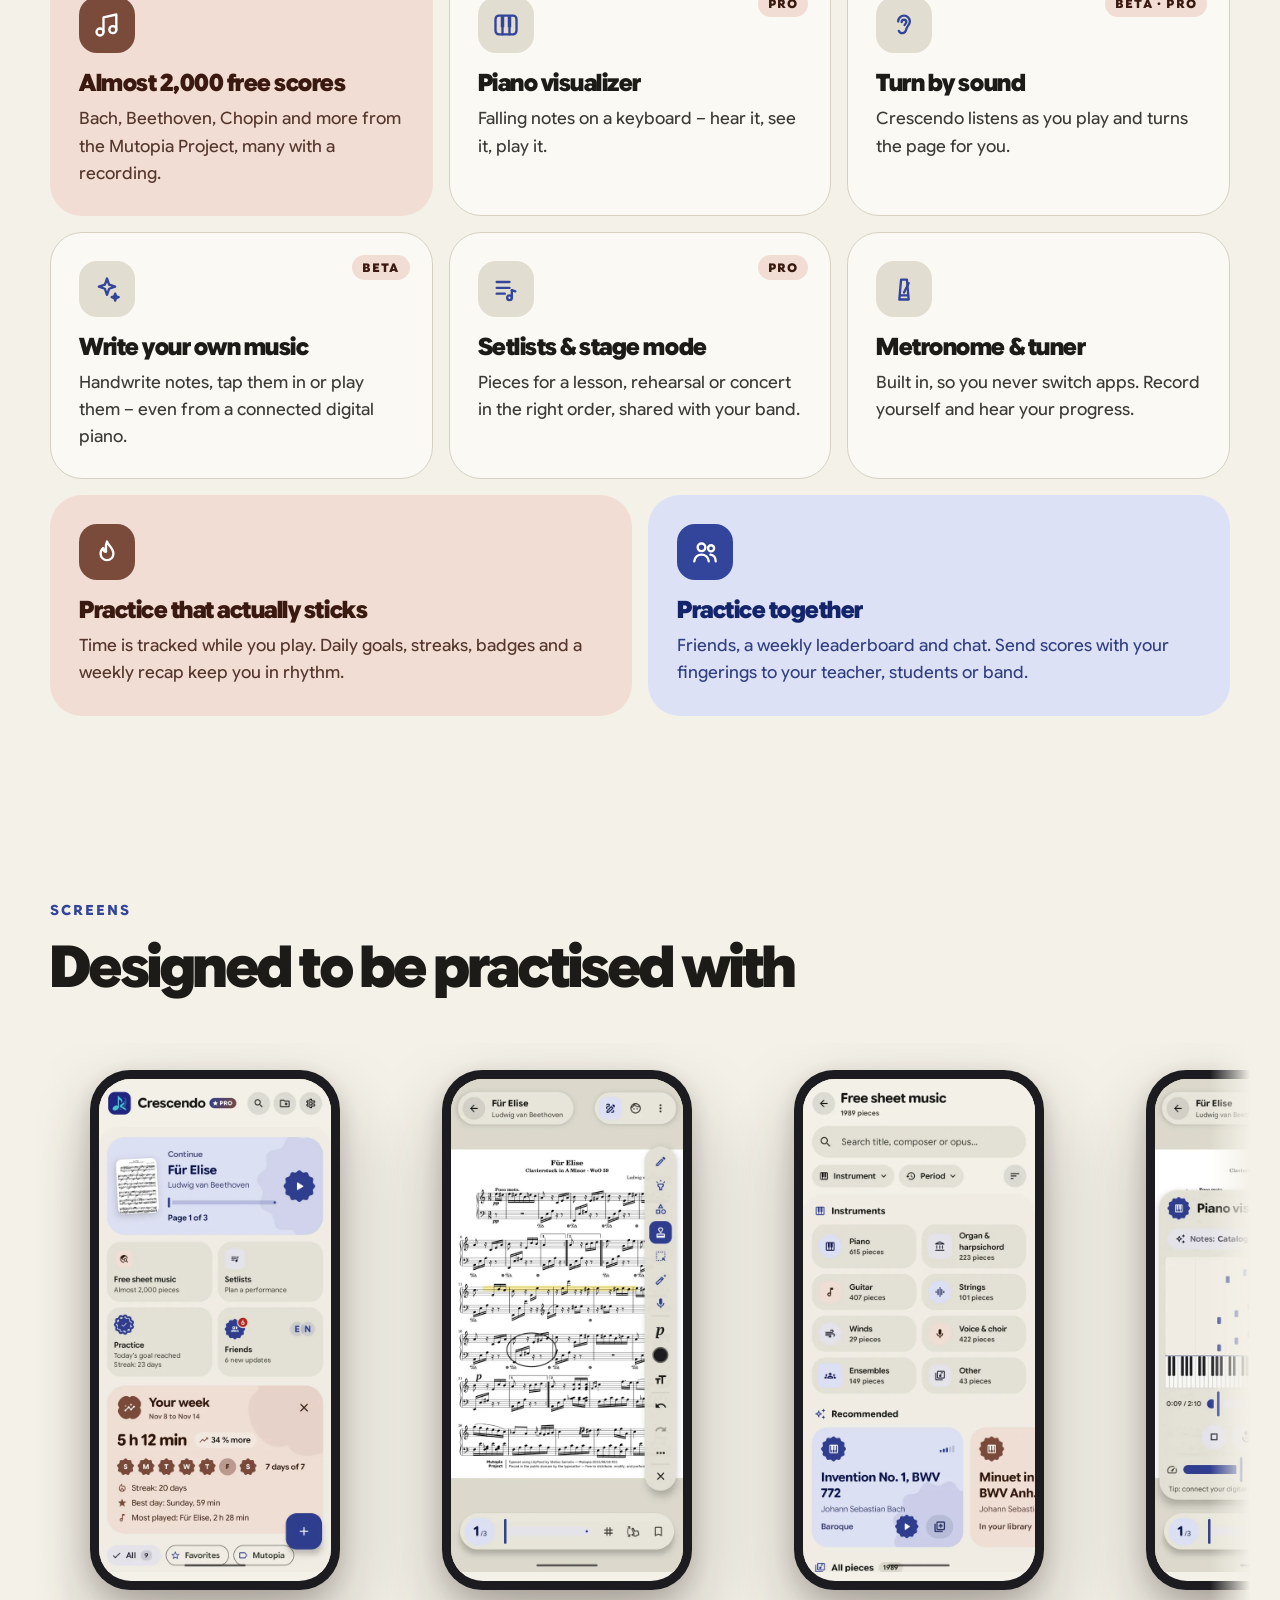
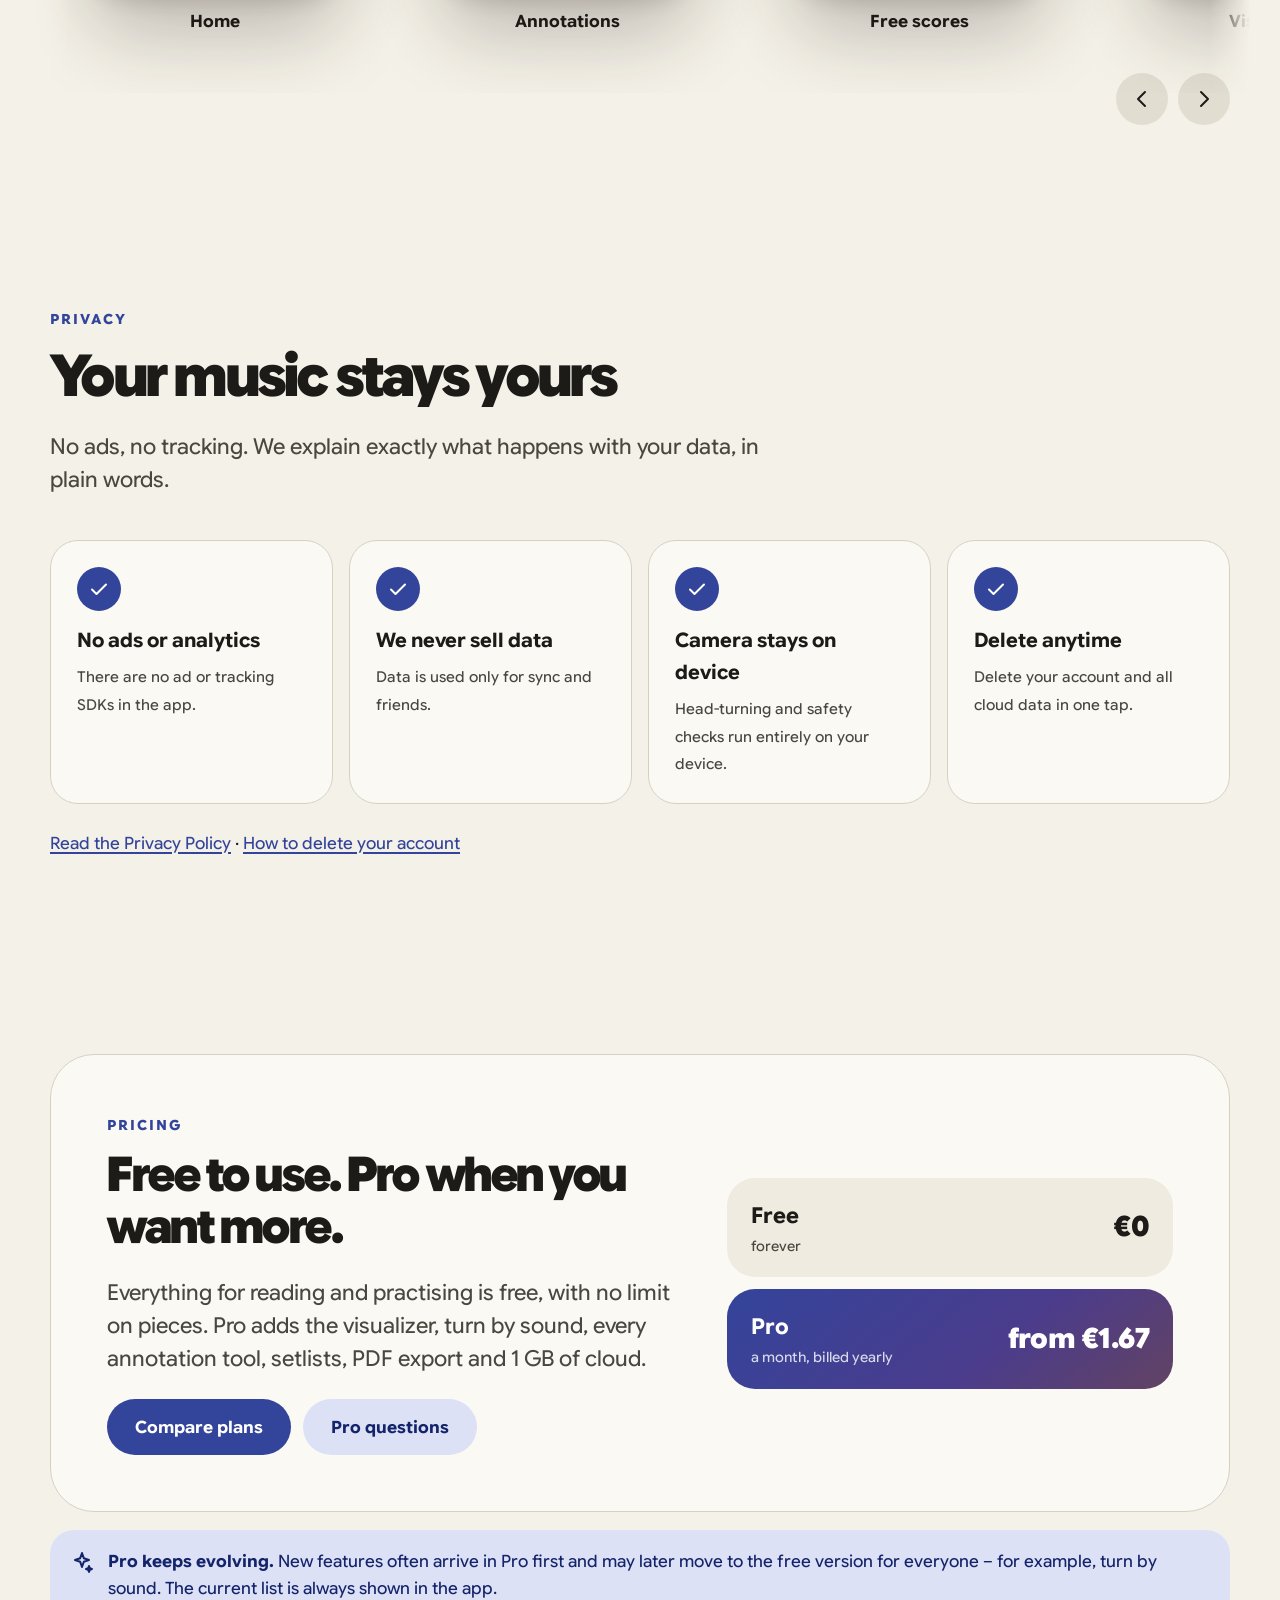
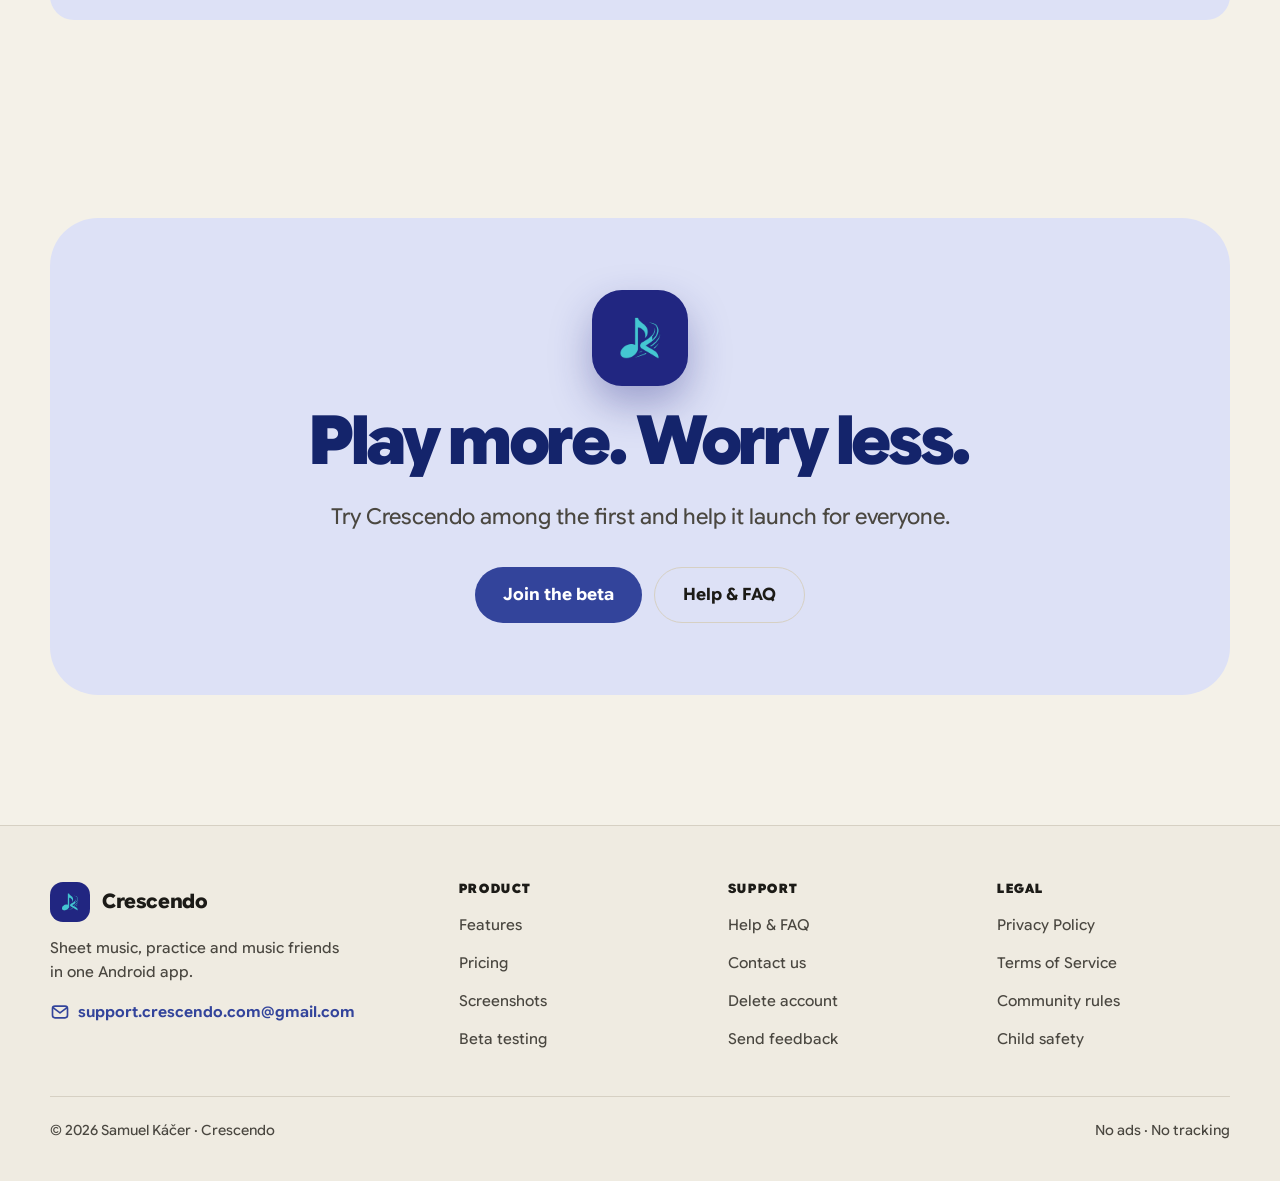
==== commit e6edf5fc: "Restructure website: shared header and multi-column footer, new Pricing and Help pages, legal docume" ====
--- a/Crescendo/index.html
+++ b/Crescendo/index.html
@@ -17,61 +17,23 @@
 <link rel="stylesheet" href="style.css">
 <script>document.documentElement.classList.add('js')</script>
 </head>
-<body>
-<svg width="0" height="0" style="position:absolute" aria-hidden="true">
-  <symbol id="i-book" viewBox="0 0 24 24"><path d="M4 5.5A2.5 2.5 0 0 1 6.5 3H20v15H6.5A2.5 2.5 0 0 0 4 20.5z"/><path d="M4 20.5A2.5 2.5 0 0 0 6.5 21H20"/><path d="M9 8h6M9 11.5h4"/></symbol>
-  <symbol id="i-pen" viewBox="0 0 24 24"><path d="M4 20l1-4.5L16.5 4a2.1 2.1 0 0 1 3 3L8 18.5z"/><path d="M14.5 6l3 3"/></symbol>
-  <symbol id="i-note" viewBox="0 0 24 24"><path d="M9 18V5.5l11-2.5v13"/><circle cx="6" cy="18" r="3"/><circle cx="17" cy="16" r="3"/></symbol>
-  <symbol id="i-piano" viewBox="0 0 24 24"><rect x="3" y="4" width="18" height="16" rx="3"/><path d="M9 20v-6M15 20v-6"/><path d="M7.5 4.5v9.5h3V4.5zM13.5 4.5v9.5h3V4.5z" fill="currentColor" stroke="none"/></symbol>
-  <symbol id="i-flame" viewBox="0 0 24 24"><path d="M12 3c.8 3.2 5.5 5.3 5.5 10.5a5.5 5.5 0 0 1-11 0c0-2.3 1.1-4 2.3-5 .1 2 1.1 3.3 2.4 3.3C11.2 8.6 10.5 6 12 3z"/></symbol>
-  <symbol id="i-people" viewBox="0 0 24 24"><circle cx="9" cy="8" r="3.3"/><path d="M2.8 20c.4-3.4 3-5.8 6.2-5.8s5.8 2.4 6.2 5.8"/><circle cx="17.2" cy="8.8" r="2.6"/><path d="M16.6 14.3c2.6.3 4.4 2.5 4.6 5.7"/></symbol>
-  <symbol id="i-chat" viewBox="0 0 24 24"><path d="M4.5 4h15A1.5 1.5 0 0 1 21 5.5v10a1.5 1.5 0 0 1-1.5 1.5H9l-5 4V5.5A1.5 1.5 0 0 1 4.5 4z"/><path d="M8 9h8M8 12.5h5"/></symbol>
-  <symbol id="i-face" viewBox="0 0 24 24"><circle cx="12" cy="12" r="9"/><path d="M9 10h.01M15 10h.01"/><path d="M8.5 14.5c1.9 1.8 5.1 1.8 7 0"/></symbol>
-  <symbol id="i-ear" viewBox="0 0 24 24"><path d="M7 9a5 5 0 0 1 10 0c0 3-2.5 4-3 6.5-.4 2.2-1.6 3.5-3.5 3.5A3 3 0 0 1 7.6 17"/><path d="M10 9.5a2 2 0 0 1 4 0c0 1.2-1 1.6-1.5 2.5"/></symbol>
-  <symbol id="i-list" viewBox="0 0 24 24"><path d="M4 6h11M4 11h11M4 16h7"/><path d="M17 13v6.5"/><circle cx="15" cy="19.5" r="2"/><path d="M17 13l3 1"/></symbol>
-  <symbol id="i-tune" viewBox="0 0 24 24"><path d="M8 21h8l-1.5-17h-5z"/><path d="M12 15l4-8"/><path d="M9 17.5h6"/></symbol>
-  <symbol id="i-cloud" viewBox="0 0 24 24"><path d="M7 19a4.5 4.5 0 0 1-.7-8.95A6 6 0 0 1 17.9 9.4 4.8 4.8 0 0 1 17.5 19z"/></symbol>
-  <symbol id="i-check" viewBox="0 0 24 24"><path d="M5 12.5l4.5 4.5L19 7.5"/></symbol>
-  <symbol id="i-play" viewBox="0 0 24 24"><path d="M5.5 3.2v17.6c0 .7.8 1.2 1.4.8l14-8.8a.95.95 0 0 0 0-1.6l-14-8.8c-.6-.4-1.4.1-1.4.8z" fill="currentColor" stroke="none"/></symbol>
-  <symbol id="i-left" viewBox="0 0 24 24"><path d="M15 5l-7 7 7 7"/></symbol>
-  <symbol id="i-right" viewBox="0 0 24 24"><path d="M9 5l7 7-7 7"/></symbol>
-  <symbol id="i-menu" viewBox="0 0 24 24"><path d="M4 7h16M4 12h16M4 17h16"/></symbol>
-  <symbol id="i-flask" viewBox="0 0 24 24"><path d="M9 3h6M10 3v6L4.5 18.5A1.7 1.7 0 0 0 6 21h12a1.7 1.7 0 0 0 1.5-2.5L14 9V3"/><path d="M7 15h10"/></symbol>
-  <symbol id="i-sparkle" viewBox="0 0 24 24"><path d="M12 3l1.8 5.2L19 10l-5.2 1.8L12 17l-1.8-5.2L5 10l5.2-1.8z"/><path d="M19 16l.8 2.2L22 19l-2.2.8L19 22l-.8-2.2L16 19l2.2-.8z"/></symbol>
-</svg>
-<a class="skip" href="#main" data-sk="Preskočiť na obsah">Skip to content</a>
-
+<body data-page="home">
 <div class="bg" aria-hidden="true"><div class="blob a"></div><div class="blob b"></div><div class="blob c"></div></div>
-
-<header class="top">
-  <div class="wrap bar">
-    <a class="brand" href="./"><span class="logo"><img src="img/icon-fg.png" alt=""></span>Crescendo</a>
-    <nav class="links" aria-label="Main">
-      <a href="#features" data-sk="Funkcie">Features</a>
-      <a href="#screens" data-sk="Ukážky">Screens</a>
-      <a href="#privacy" data-sk="Súkromie">Privacy</a>
-      <a href="#pro">Pro</a>
-      <a href="beta.html">Beta</a>
-    </nav>
-    <button class="lang" type="button">SK</button>
-    <a class="btn small" href="beta.html"><svg class="i"><use href="#i-flask"/></svg><span data-sk="Testovať">Join the beta</span></a>
-    <button class="menu-btn" type="button" aria-label="Menu" aria-expanded="false"><svg class="i"><use href="#i-menu"/></svg></button>
-  </div>
-</header>
+<div data-include="header"></div>
 
 <main id="main">
   <section class="hero">
     <div class="wrap">
       <div class="intro">
-        <a class="announce" href="beta.html"><span class="tag">BETA</span><span class="dot" aria-hidden="true"></span><span data-sk="Hľadáme 12 testerov – pridaj sa">We need 12 testers – join in</span><span class="go" aria-hidden="true"><svg class="i"><use href="#i-right"/></svg></span></a><br>
+        <a class="announce when-beta" href="beta.html"><span class="tag">BETA</span><span class="dot" aria-hidden="true"></span><span data-sk="Hľadáme 12 testerov – pridaj sa">We need 12 testers – join in</span><span class="go" aria-hidden="true"><svg class="i"><use href="#i-right"/></svg></span></a><br class="when-beta">
         <span class="chip"><span class="n">♪</span><span data-sk="Pre Android mobily a tablety">For Android phones &amp; tablets</span></span>
         <h1 data-sk="Noty, cvičenie a&nbsp;<em>priatelia</em>.">Sheet music, practice &amp;&nbsp;<em>friends</em>.</h1>
         <p class="lead" data-sk="Crescendo je pokojný a moderný domov pre tvoje noty. Čítaj a píš do partitúr, objavuj takmer 2&nbsp;000 skladieb zadarmo, buduj sériu cvičenia a zdieľaj hudbu s priateľmi.">Crescendo is a calm, modern home for your sheet music. Read and annotate your scores, explore almost 2,000 free pieces, build a practice streak and share music with friends.</p>
         <div class="cta">
-          <a class="btn" href="beta.html"><svg class="i"><use href="#i-flask"/></svg><span data-sk="Pripojiť sa k bete">Join the beta</span></a>
+          <a class="btn" data-cta href="beta.html"><span class="when-beta"><svg class="i"><use href="#i-flask"/></svg></span><span class="when-live"><svg class="i"><use href="#i-play"/></svg></span><span class="when-beta" data-sk="Pripojiť sa k bete">Join the beta</span><span class="when-live" data-sk="Stiahnuť na Google Play">Get it on Google Play</span></a>
           <a class="btn tonal" href="#features" data-sk="Čo všetko vie">See what it does</a>
         </div>
-        <p class="note" data-sk="Zadarmo na začiatok · Bez reklám · Bez sledovania · Teraz v beta testovaní">Free to start · No ads · No tracking · Now in beta testing</p>
+        <p class="note" data-sk="Zadarmo · Bez reklám · Bez sledovania">Free to use · No ads · No tracking</p>
       </div>
       <div class="hero-art" aria-hidden="true">
         <div class="device tablet"><div class="scr"><img src="img/tablet-reader.webp" alt="" width="900" height="1316"></div></div>
@@ -190,34 +152,19 @@
 
   <section id="pro">
     <div class="wrap">
-      <div class="sec-head reveal">
-        <span class="eyebrow">Crescendo Pro</span>
-        <h2 data-sk="Začni zadarmo, rasti s Pro">Start free, grow with Pro</h2>
-      </div>
-      <div class="plans" data-stagger>
-        <div class="plan">
-          <h3 data-sk="Zadarmo">Free</h3>
-          <p class="price" data-sk="Navždy, bez limitu skladieb">Forever, with no limit on pieces</p>
-          <ul>
-            <li><svg class="i"><use href="#i-check"/></svg><span data-sk="Čítačka, otáčanie strán aj hlavou">Reader with hands-free page turning</span></li>
-            <li><svg class="i"><use href="#i-check"/></svg><span data-sk="Katalóg takmer 2 000 nôt zadarmo">Catalog of almost 2,000 free scores</span></li>
-            <li><svg class="i"><use href="#i-check"/></svg><span data-sk="Pero a guma na poznámky">Pen and eraser annotations</span></li>
-            <li><svg class="i"><use href="#i-check"/></svg><span data-sk="Denník cvičenia, série, odznaky a widgety">Practice log, streaks, badges and widgets</span></li>
-            <li><svg class="i"><use href="#i-check"/></svg><span data-sk="Priatelia, chat a posielanie nôt">Friends, chat and sending music</span></li>
-            <li><svg class="i"><use href="#i-check"/></svg><span data-sk="Synchronizácia knižnice a záloha do súboru">Library sync and backup to a file</span></li>
-          </ul>
+      <div class="teaser reveal">
+        <div>
+          <span class="eyebrow" data-sk="Cenník">Pricing</span>
+          <h2 data-sk="Zadarmo na používanie. Pro, keď chceš viac.">Free to use. Pro when you want more.</h2>
+          <p class="lead" data-sk="Všetko na čítanie a cvičenie je zadarmo a bez limitu skladieb. Pro pridáva vizualizér, otáčanie podľa zvuku, všetky nástroje na poznámky, setlisty, export do PDF a 1 GB cloudu.">Everything for reading and practising is free, with no limit on pieces. Pro adds the visualizer, turn by sound, every annotation tool, setlists, PDF export and 1 GB of cloud.</p>
+          <div class="cta">
+            <a class="btn" href="pricing.html" data-sk="Porovnať verzie">Compare plans</a>
+            <a class="btn tonal" href="help.html#pro" data-sk="Otázky o Pro">Pro questions</a>
+          </div>
         </div>
-        <div class="plan pro">
-          <h3>Pro</h3>
-          <p class="price" data-sk="Mesačné alebo ročné predplatné">Monthly or yearly subscription</p>
-          <ul>
-            <li><svg class="i"><use href="#i-check"/></svg><span data-sk="Všetky nástroje na poznámky">Every annotation tool</span></li>
-            <li><svg class="i"><use href="#i-check"/></svg><span data-sk="Vizualizér klavíra">Piano visualizer</span></li>
-            <li><svg class="i"><use href="#i-check"/></svg><span data-sk="Otáčanie podľa zvuku (beta)">Turn by sound (beta)</span></li>
-            <li><svg class="i"><use href="#i-check"/></svg><span data-sk="Setlisty a režim pódia">Setlists and stage mode</span></li>
-            <li><svg class="i"><use href="#i-check"/></svg><span data-sk="Export do PDF">Export to PDF</span></li>
-            <li><svg class="i"><use href="#i-check"/></svg><span data-sk="1 GB v cloude pre noty, nahrávky a denné body obnovenia">1 GB of cloud for sheet music, recordings and daily restore points</span></li>
-          </ul>
+        <div class="mini-plans">
+          <a class="mini" href="pricing.html"><b data-sk="Zadarmo">Free</b><span class="amt" data-sk="0 €">€0</span><span data-sk="navždy">forever</span></a>
+          <a class="mini pro" href="pricing.html"><b>Pro</b><span class="amt" data-sk="od 1,67 €">from €1.67</span><span data-sk="mesačne pri ročnom pláne">a month, billed yearly</span></a>
         </div>
       </div>
       <div class="callout plans-note reveal"><svg class="i"><use href="#i-sparkle"/></svg><p data-sk="<b>Pro sa priebežne mení.</b> Nové funkcie často pribudnú najprv v Pro a neskôr sa môžu presunúť do verzie zadarmo pre všetkých – napríklad otáčanie strán podľa zvuku. Aktuálny zoznam vždy nájdeš v aplikácii."><b>Pro keeps evolving.</b> New features often arrive in Pro first and may later move to the free version for everyone – for example, turn by sound. The current list is always shown in the app.</p></div>
@@ -230,24 +177,16 @@
         <div class="logo-big"><img src="img/icon-fg.png" alt=""></div>
         <h2 data-sk="Hraj viac. Tráp sa menej.">Play more. Worry less.</h2>
         <p class="lead" data-sk="Vyskúšaj Crescendo ako jeden z prvých a pomôž mu vyjsť pre všetkých.">Try Crescendo among the first and help it launch for everyone.</p>
-        <div class="cta"><a class="btn" href="beta.html"><svg class="i"><use href="#i-flask"/></svg><span data-sk="Pripojiť sa k bete">Join the beta</span></a></div>
+        <div class="cta">
+          <a class="btn" data-cta href="beta.html"><span class="when-beta" data-sk="Pripojiť sa k bete">Join the beta</span><span class="when-live" data-sk="Stiahnuť na Google Play">Get it on Google Play</span></a>
+          <a class="btn outline" href="help.html" data-sk="Nápoveda a otázky">Help &amp; FAQ</a>
+        </div>
       </div>
     </div>
   </section>
 </main>
 
-<footer>
-  <div class="wrap">
-    <span>© <span class="year">2026</span> Samuel Káčer · Crescendo</span>
-    <nav>
-      <a href="privacy.html" data-sk="Ochrana súkromia">Privacy Policy</a>
-      <a href="terms.html" data-sk="Podmienky">Terms of Service</a>
-      <a href="beta.html" data-sk="Beta testovanie">Beta testing</a>
-      <a href="delete-account.html" data-sk="Zmazanie účtu">Delete account</a>
-      <a href="mailto:support.crescendo.com@gmail.com" data-sk="Kontakt">Contact</a>
-    </nav>
-  </div>
-</footer>
+<div data-include="footer"></div>
 <script src="site.js"></script>
 </body>
 </html>
--- a/Crescendo/style.css
+++ b/Crescendo/style.css
@@ -158,9 +158,13 @@
     animation: pop .35s var(--spring);
   }
   .menu-open .links a { padding: 14px 18px; font-size: 17px; }
-  .top .btn.small { display: none; }
 }
 @keyframes pop { from { opacity: 0; transform: translateY(-8px) scale(.97); } }
+@media (max-width: 460px) {
+  .top .btn.small { padding: 0 13px; }
+  .top .btn.small span { display: none; }
+  .brand { font-size: 19px; gap: 10px; }
+}
 
 /* ───── tlačidlá (tvar sa pri stlačení zmení, ako v aplikácii) ───── */
 .btn {
@@ -322,13 +326,26 @@
   border-radius: 42% 58% 63% 37% / 41% 44% 56% 59%; background: rgba(255,255,255,.10);
   animation: morph 14s ease-in-out infinite alternate;
 }
-.plan h3 { font-size: 30px; }
+.plan h3, .plan .h3 { font-size: 30px; }
 .plan .price { margin: 6px 0 18px; opacity: .8; font-weight: 600; }
 .plan ul { list-style: none; padding: 0; margin: 0; display: grid; gap: 12px; }
 .plan li { display: flex; gap: 12px; align-items: flex-start; }
 .plan li svg { width: 22px; height: 22px; flex: none; margin-top: 2px; color: var(--primary); }
 .plan.pro li svg { color: #fff; }
 @media (max-width: 760px) { .plans { grid-template-columns: 1fr; } }
+/* úvod do cenníka na domovskej stránke */
+.teaser { display: grid; grid-template-columns: 1.3fr 1fr; gap: 40px; align-items: center; padding: clamp(28px, 5vw, 56px); border-radius: 44px; background: var(--card); border: 1px solid var(--outline); }
+.teaser h2 { font-size: clamp(32px, 4vw, 48px); margin: 12px 0 14px; letter-spacing: -.03em; }
+.teaser .cta { margin-top: 24px; }
+.mini-plans { display: grid; gap: 12px; }
+.mini { display: grid; grid-template-columns: 1fr auto; grid-template-rows: auto auto; gap: 2px 16px; align-items: center; padding: 20px 24px; border-radius: 28px; text-decoration: none; color: var(--on-surface); background: var(--surface-low); transition: transform .45s var(--spring), border-radius .45s var(--spring); }
+.mini:hover { transform: translateX(6px); border-radius: 36px; text-decoration: none; }
+.mini b { font-size: 22px; }
+.mini .amt { grid-row: span 2; font-size: 28px; font-weight: 850; letter-spacing: -.02em; }
+.mini span:last-child { font-size: 14px; color: var(--on-surface-variant); }
+.mini.pro { background: linear-gradient(140deg, #33449B 0%, #4B3C8C 60%, #7A4A3A 140%); color: #fff; }
+.mini.pro span:last-child { color: rgba(255,255,255,.8); }
+@media (max-width: 820px) { .teaser { grid-template-columns: 1fr; } }
 .plans-note { margin-top: 18px; padding: 20px 24px; border-radius: 28px; align-items: flex-start; }
 
 /* záverečná výzva */
@@ -341,15 +358,99 @@
 .cta-band .logo-big { width: 96px; height: 96px; border-radius: 30px; background: #212681; margin: 0 auto; overflow: hidden; box-shadow: 0 18px 40px rgba(33,38,129,.35); animation: breathe 5s ease-in-out infinite; }
 @keyframes breathe { 0%, 100% { transform: scale(1); border-radius: 30px; } 50% { transform: scale(1.06); border-radius: 40%; } }
 
-/* ───── päta ───── */
-footer { padding: 50px 0 60px; color: var(--on-surface-variant); font-size: 15px; }
-footer .wrap { display: flex; flex-wrap: wrap; gap: 18px 30px; align-items: center; justify-content: space-between; border-top: 1px solid var(--outline); padding-top: 28px; }
-footer nav { display: flex; flex-wrap: wrap; gap: 6px 22px; }
-footer a { color: inherit; }
+/* ───── päta: stĺpce s odkazmi (všetky stránky na jednom mieste) ───── */
+.site-footer { margin-top: 40px; padding: 56px 0 40px; background: var(--surface-low); border-top: 1px solid var(--outline); color: var(--on-surface-variant); font-size: 15px; }
+.fcols { display: grid; grid-template-columns: 1.6fr 1fr 1fr 1fr; gap: 36px; }
+.fbrand p { margin: 14px 0 16px; max-width: 300px; }
+.fbrand .brand { font-size: 20px; color: var(--on-surface); }
+.fmail { display: inline-flex; align-items: center; gap: 8px; color: var(--primary); font-weight: 650; text-decoration: none; }
+.fmail .i { width: 20px; height: 20px; }
+.site-footer nav { display: flex; flex-direction: column; gap: 4px; }
+.site-footer nav h2 { font-size: 13px; font-weight: 800; letter-spacing: .12em; text-transform: uppercase; color: var(--on-surface); margin: 0 0 8px; }
+.site-footer nav a { color: inherit; text-decoration: none; padding: 5px 0; width: fit-content; transition: color .2s; }
+.site-footer nav a:hover, .site-footer nav a[aria-current="page"] { color: var(--primary); text-decoration: underline; }
+.fbottom { display: flex; flex-wrap: wrap; justify-content: space-between; gap: 10px 24px; margin-top: 40px; padding-top: 22px; border-top: 1px solid var(--outline); font-size: 14px; }
+@media (max-width: 860px) { .fcols { grid-template-columns: 1fr 1fr; } .fbrand { grid-column: 1 / -1; } }
+@media (max-width: 420px) { .fcols { grid-template-columns: 1fr; } }
+
+/* text tlačidiel podľa toho, či je appka v bete (CRESCENDO.beta v site.js) */
+.beta-on .when-live, html:not(.beta-on) .when-beta { display: none !important; }
+.lang-note:empty { display: none; }
+
+/* ───── cenník ───── */
+.page-head { text-align: center; padding: 34px 0 30px; }
+.page-head h1 { font-size: clamp(40px, 6vw, 72px); margin: 16px 0 14px; letter-spacing: -.035em; }
+.page-head .lead { max-width: 640px; margin: 0 auto; }
+.billing { display: inline-flex; gap: 4px; padding: 5px; border-radius: 999px; background: var(--surface-high); margin: 26px auto 0; }
+.billing button { border: 0; background: transparent; color: var(--on-surface); font-family: inherit; font-size: 15px; font-weight: 700; padding: 11px 20px; border-radius: 999px; cursor: pointer; transition: background .3s var(--emph), color .3s; }
+.billing button[aria-pressed="true"] { background: var(--primary); color: var(--on-primary); }
+.billing .save { margin-left: 6px; font-size: 12px; padding: 3px 8px; border-radius: 999px; background: var(--tertiary-container); color: var(--on-tertiary-container); }
+.plan .amount { font-size: 46px; font-weight: 850; letter-spacing: -.03em; line-height: 1; margin: 18px 0 4px; font-variation-settings: 'opsz' 144; }
+.plan .amount small { font-size: 17px; font-weight: 600; letter-spacing: 0; opacity: .8; }
+.plan .per { font-size: 14px; opacity: .8; min-height: 21px; }
+.plan .btn { margin: 22px 0 24px; width: 100%; }
+.plan.pro .btn { background: #fff; color: #33449B; }
+.fine { text-align: center; font-size: 14px; color: var(--on-surface-variant); margin-top: 16px; }
+.compare-wrap { overflow-x: auto; border-radius: 32px; border: 1px solid var(--outline); background: var(--card); }
+.compare { width: 100%; border-collapse: collapse; min-width: 520px; }
+.compare th, .compare td { padding: 15px 22px; text-align: left; border-bottom: 1px solid var(--outline); }
+.compare thead th { font-size: 15px; letter-spacing: .02em; background: var(--surface-low); position: sticky; top: 0; }
+.compare td:not(:first-child), .compare th:not(:first-child) { text-align: center; width: 22%; }
+.compare tbody tr:last-child td { border-bottom: 0; }
+.compare tbody tr:hover { background: var(--surface-low); }
+.compare .grp td { font-weight: 800; font-size: 13px; letter-spacing: .1em; text-transform: uppercase; color: var(--primary); background: transparent; padding-top: 22px; }
+.compare .yes { color: var(--primary); }
+.compare .no { color: var(--outline); }
+.compare .i { width: 22px; height: 22px; vertical-align: middle; }
+.compare .val { font-weight: 700; }
+
+/* ───── nápoveda ───── */
+.searchbox { position: relative; max-width: 640px; margin: 26px auto 0; }
+.searchbox .i { position: absolute; left: 22px; top: 50%; transform: translateY(-50%); color: var(--on-surface-variant); }
+.searchbox input {
+  width: 100%; height: 64px; padding: 0 24px 0 60px; border-radius: 999px; border: 1.5px solid var(--outline);
+  background: var(--card); color: var(--on-surface); font-family: inherit; font-size: 18px;
+  box-shadow: 0 14px 34px rgba(var(--shadow), .08); transition: border-color .2s, box-shadow .3s;
+}
+.searchbox input:focus { outline: none; border-color: var(--primary); box-shadow: 0 0 0 4px color-mix(in srgb, var(--primary) 18%, transparent); }
+.topics { display: grid; grid-template-columns: repeat(3, 1fr); gap: 12px; margin: 34px 0 10px; }
+@media (max-width: 700px) { .topics { grid-template-columns: 1fr 1fr; } }
+.topic {
+  display: flex; flex-direction: column; gap: 10px; padding: 20px; border-radius: 28px; text-decoration: none; color: var(--on-surface);
+  background: var(--card); border: 1px solid var(--outline); transition: transform .45s var(--spring), border-radius .45s var(--spring), box-shadow .3s;
+}
+.topic:hover { transform: translateY(-4px); border-radius: 36px; box-shadow: 0 18px 40px rgba(var(--shadow), .1); text-decoration: none; }
+.topic .ic { width: 46px; height: 46px; border-radius: 16px; display: grid; place-items: center; background: var(--primary-container); color: var(--on-primary-container); }
+.topic b { font-size: 17px; }
+.topic span { font-size: 14px; color: var(--on-surface-variant); }
+.faq-group { padding: 0; margin-top: 48px; scroll-margin-top: 100px; }
+.faq-group > h2 { font-size: 28px; margin-bottom: 4px; display: flex; align-items: center; gap: 12px; }
+.faq-group > h2 .i { color: var(--primary); }
+.faq-group .faq { margin-top: 14px; }
+.noresult { text-align: center; padding: 30px; color: var(--on-surface-variant); }
+.contact { display: grid; grid-template-columns: repeat(auto-fit, minmax(240px, 1fr)); gap: 14px; margin-top: 16px; }
+.contact > div { padding: 24px; border-radius: 28px; background: var(--card); border: 1px solid var(--outline); }
+.contact h3 { font-size: 19px; margin: 12px 0 6px; }
+.contact p { margin: 0 0 12px; color: var(--on-surface-variant); }
+.contact .ic { width: 46px; height: 46px; border-radius: 16px; display: grid; place-items: center; background: var(--tertiary-container); color: var(--on-tertiary-container); }
+.contact ul { margin: 0; padding-left: 1.2em; color: var(--on-surface-variant); }
+.contact .addr { margin: 12px 0 0; font-size: 14px; overflow-wrap: anywhere; }
+@media (max-width: 560px) {
+  .compare { min-width: 0; }
+  .compare th, .compare td { padding: 12px 12px; font-size: 14px; }
+  .compare td:not(:first-child), .compare th:not(:first-child) { width: 25%; }
+}
+mark { background: var(--tertiary-container); color: inherit; border-radius: 4px; padding: 0 2px; }
 
 /* ───── dokumenty (súkromie, podmienky, zmazanie účtu) ───── */
 .progress { position: fixed; left: 0; top: 0; height: 4px; width: 100%; z-index: 60; transform-origin: 0 50%; transform: scaleX(0); background: linear-gradient(90deg, var(--primary), var(--tertiary)); }
 .doc-head { padding: 30px 0 40px; }
+/* prepínanie medzi právnymi dokumentmi */
+.doc-tabs { display: inline-flex; flex-wrap: wrap; gap: 4px; padding: 5px; border-radius: 26px; background: var(--surface-high); }
+.doc-tabs a { padding: 9px 16px; border-radius: 999px; color: var(--on-surface-variant); text-decoration: none; font-weight: 650; font-size: 15px; transition: background .2s, color .2s; }
+.doc-tabs a:hover { color: var(--on-surface); background: color-mix(in srgb, var(--card) 60%, transparent); }
+.doc-tabs a[aria-current="page"] { background: var(--card); color: var(--on-surface); box-shadow: 0 2px 8px rgba(var(--shadow), .1); }
+.lang-note { margin: 12px 0 0; padding: 12px 16px; border-radius: 18px; background: var(--tertiary-container); color: var(--on-tertiary-container); max-width: 760px; font-size: 15px; }
 .doc-head h1 { font-size: clamp(40px, 6vw, 76px); margin: 18px 0 12px; letter-spacing: -.035em; }
 .doc-head .meta { color: var(--on-surface-variant); font-weight: 600; }
 .summary { display: grid; grid-template-columns: repeat(auto-fit, minmax(210px, 1fr)); gap: 12px; margin-top: 30px; }
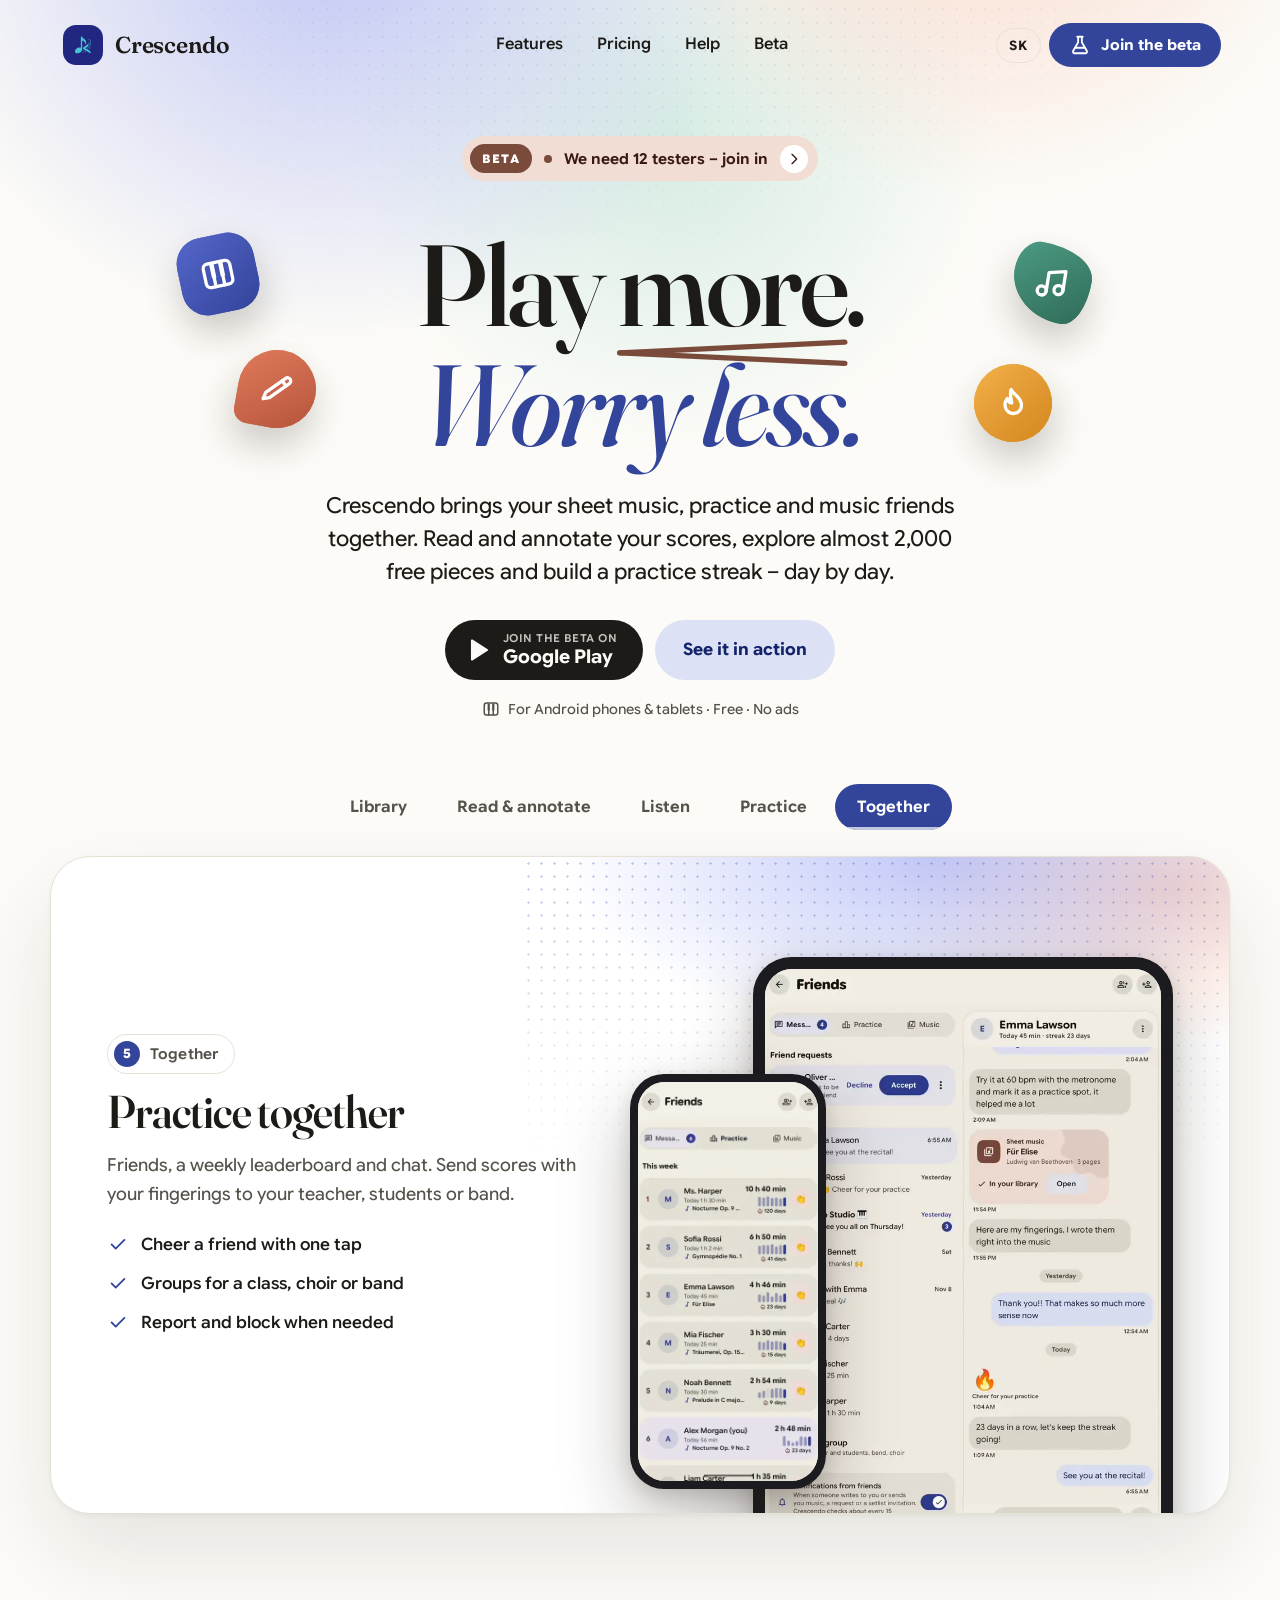
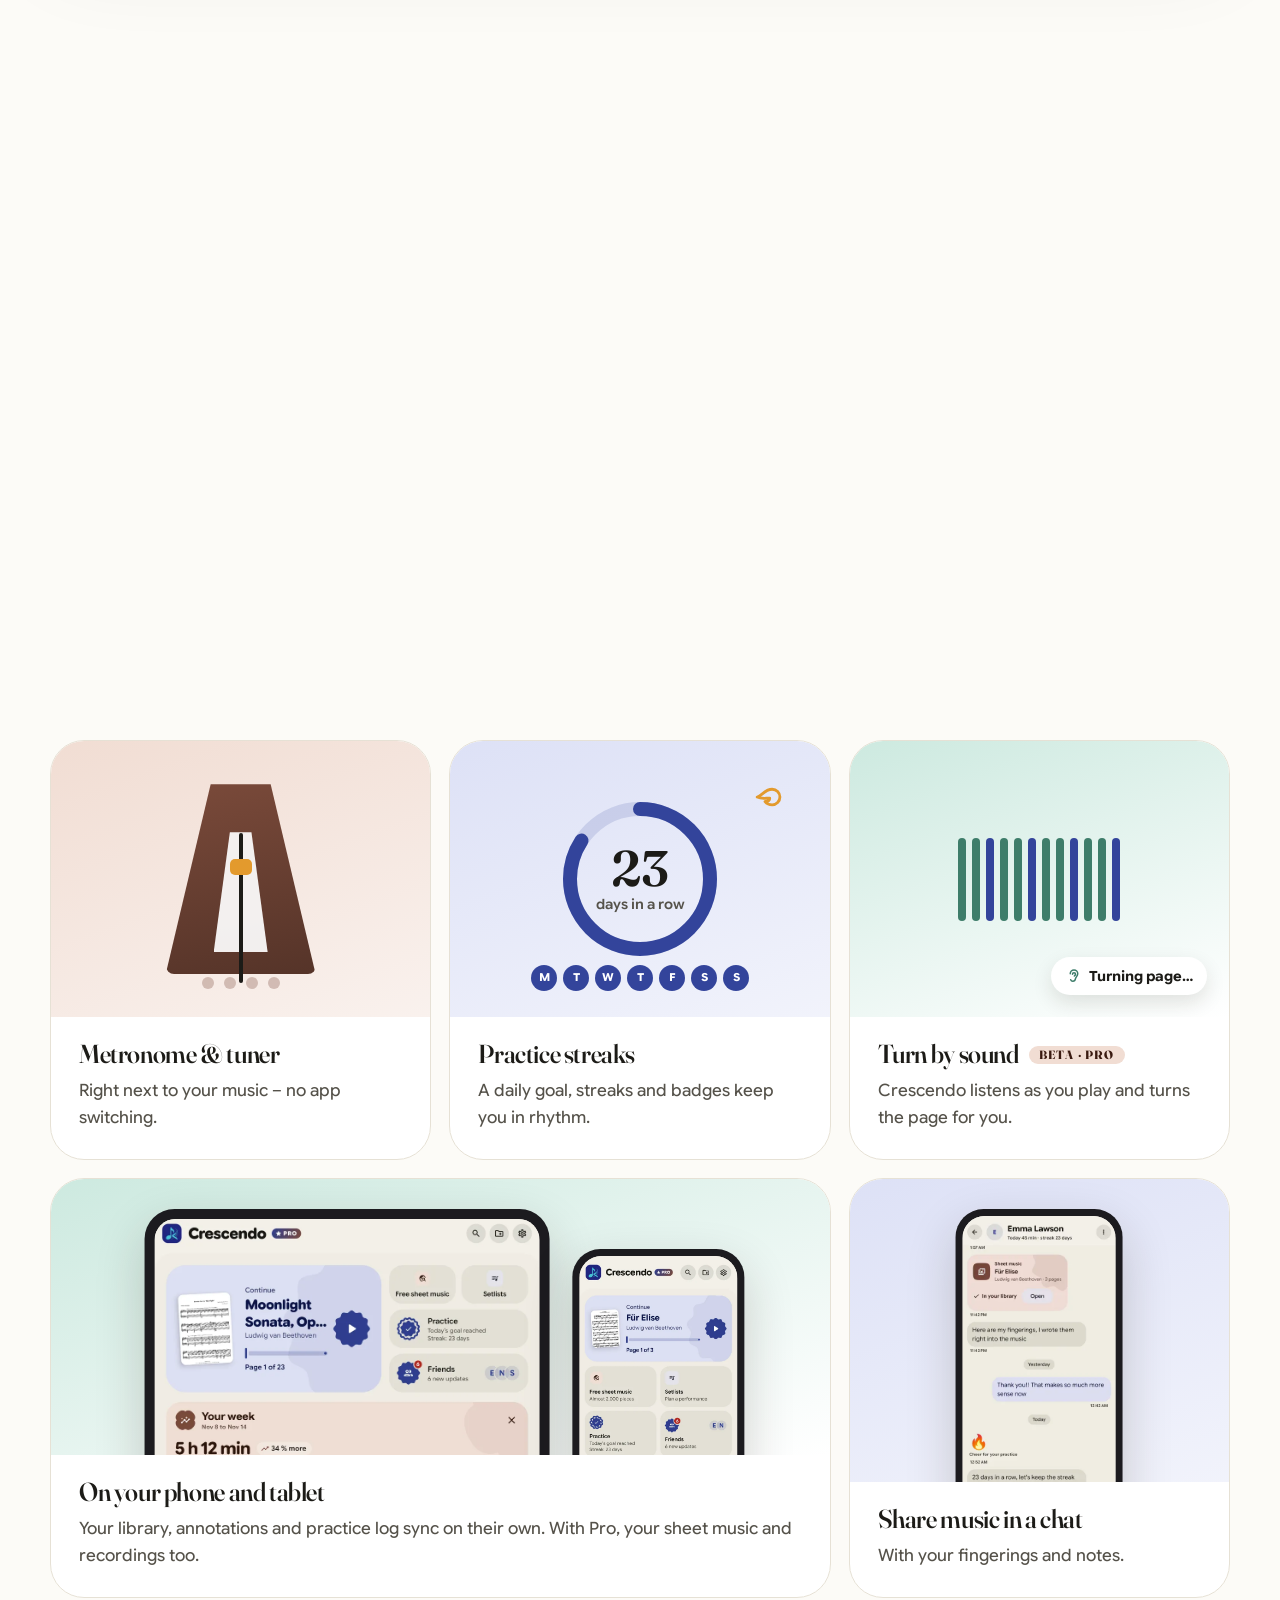
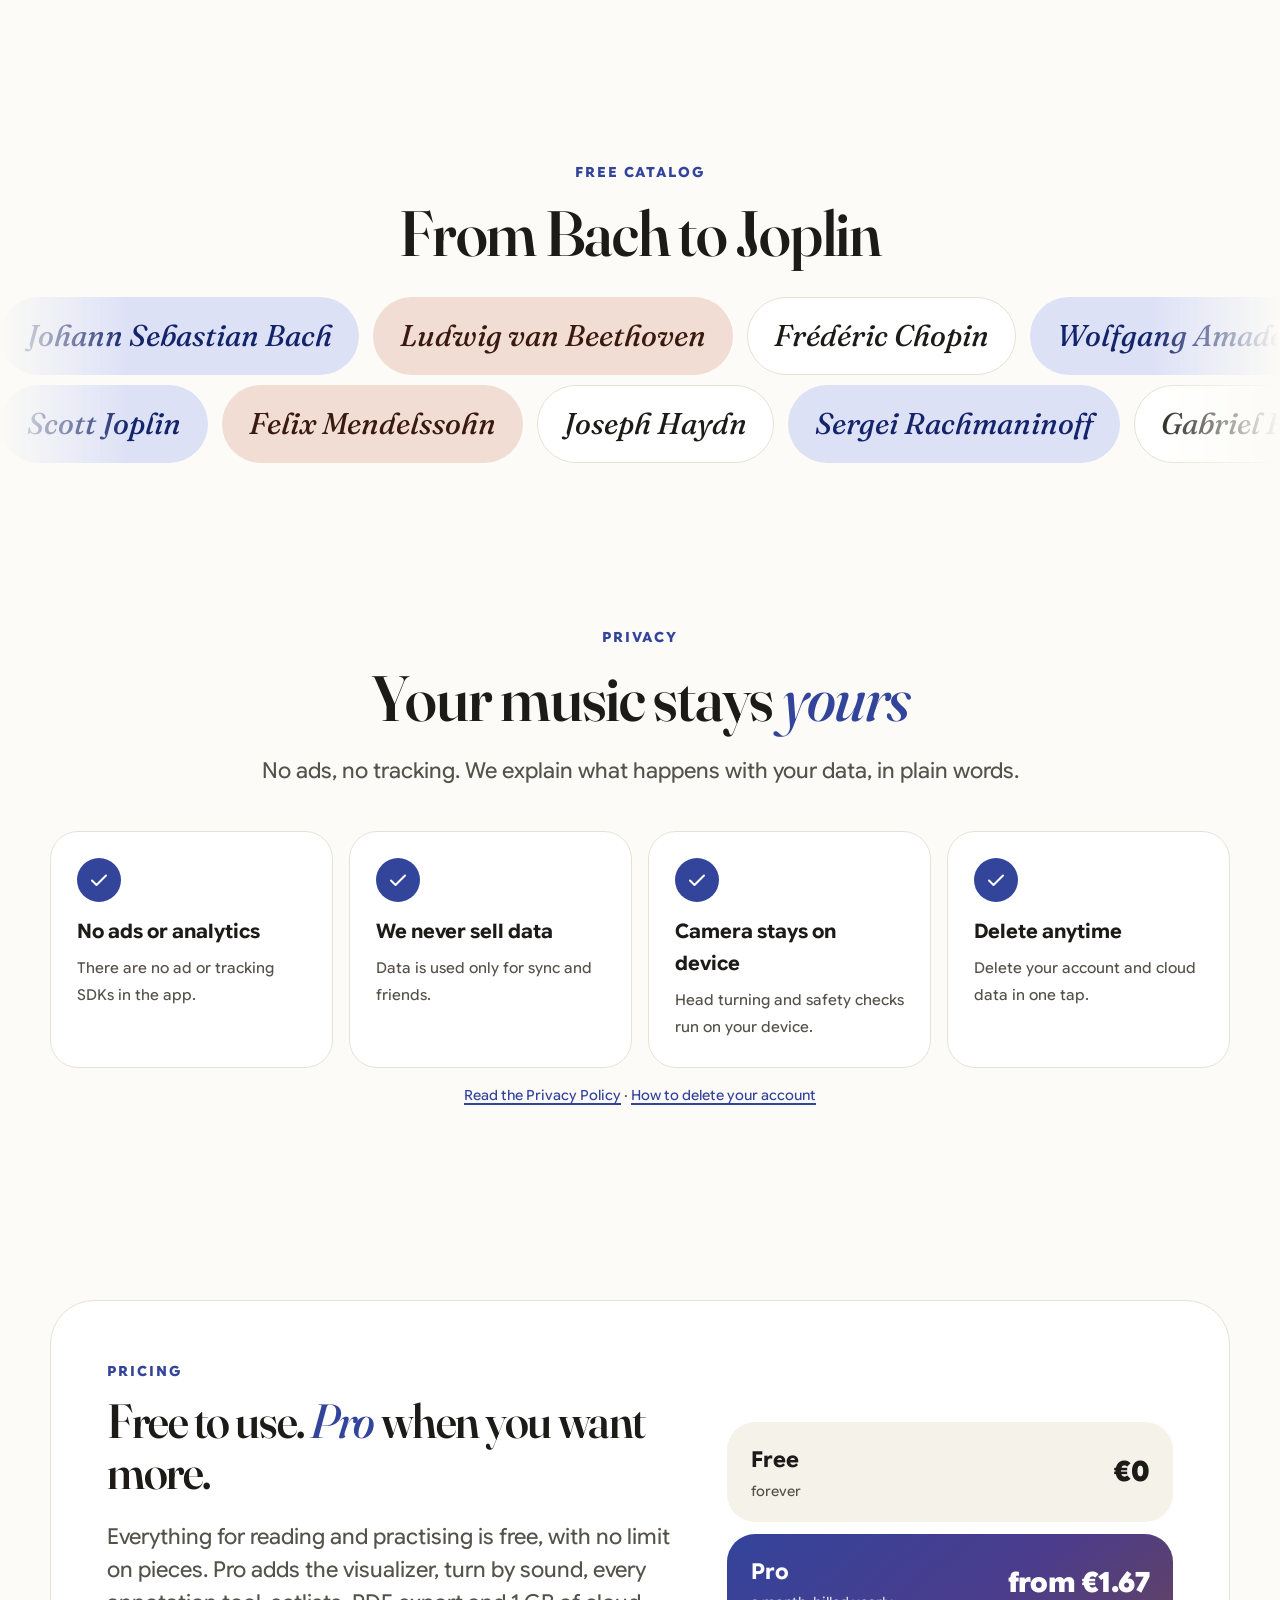
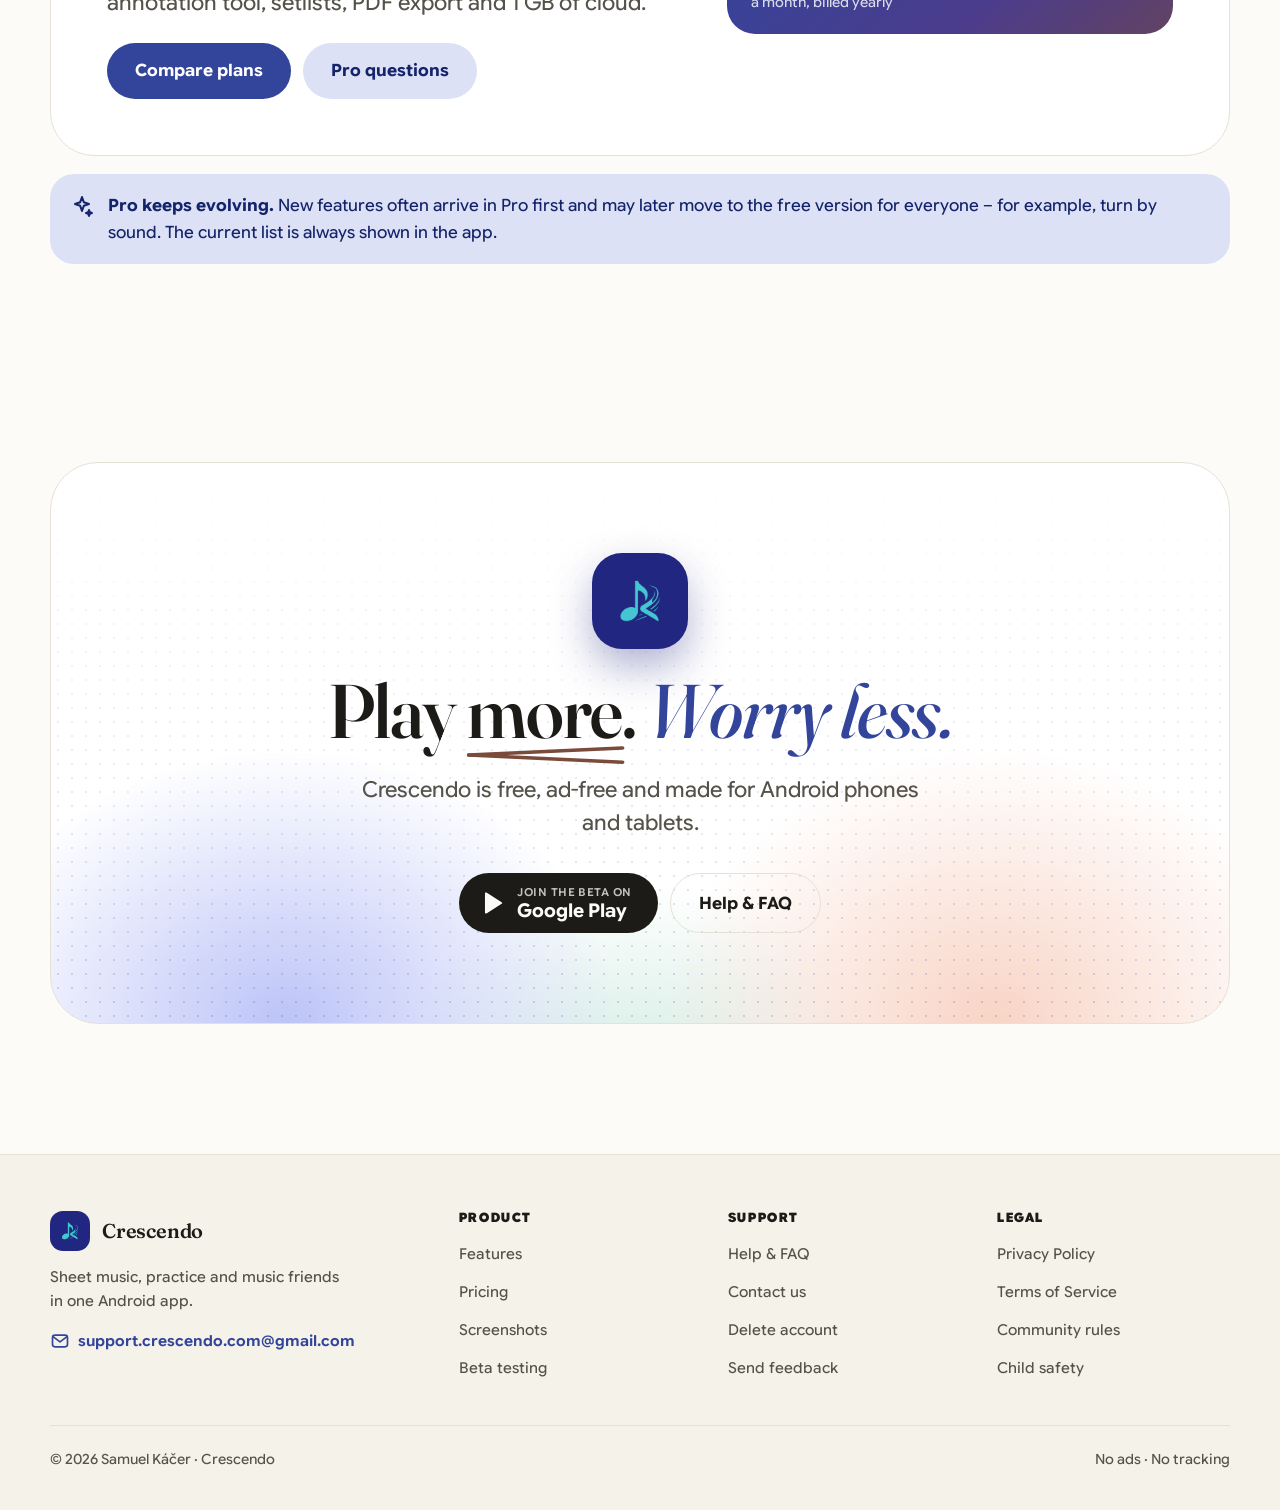
==== commit 1cd36248: "New website look inspired by notewise.dev: serif headlines, gradient halo, floating icons, tabbed de" ====
--- a/Crescendo/index.html
+++ b/Crescendo/index.html
@@ -5,157 +5,223 @@
 <meta name="viewport" content="width=device-width, initial-scale=1">
 <title>Crescendo · sheet music, practice and friends</title>
 <meta name="description" content="Crescendo is a sheet music reader and practice tracker for Android. Read and annotate your scores, explore almost 2,000 free pieces, build practice streaks and share music with friends.">
-<meta name="theme-color" content="#F4F1E8" media="(prefers-color-scheme: light)">
-<meta name="theme-color" content="#13120F" media="(prefers-color-scheme: dark)">
+<meta name="theme-color" content="#FCFBF7" media="(prefers-color-scheme: light)">
+<meta name="theme-color" content="#12110E" media="(prefers-color-scheme: dark)">
 <meta property="og:title" content="Crescendo · sheet music, practice and friends">
 <meta property="og:description" content="Read and annotate sheet music, explore almost 2,000 free scores, track your practice and share music with friends.">
 <meta property="og:image" content="https://daklok.github.io/Crescendo/img/og.png">
 <meta property="og:type" content="website">
 <meta name="twitter:card" content="summary_large_image">
 <link rel="icon" href="logo.png">
+<link rel="preload" href="fonts/fraunces-normal-latin.woff2" as="font" type="font/woff2" crossorigin>
 <link rel="preload" href="fonts/google-sans-flex-latin.woff2" as="font" type="font/woff2" crossorigin>
 <link rel="stylesheet" href="style.css">
 <script>document.documentElement.classList.add('js')</script>
 </head>
 <body data-page="home">
-<div class="bg" aria-hidden="true"><div class="blob a"></div><div class="blob b"></div><div class="blob c"></div></div>
+<div class="bg" aria-hidden="true"></div>
 <div data-include="header"></div>
 
 <main id="main">
+  <!-- ───── hlavička ───── -->
   <section class="hero">
-    <div class="wrap">
-      <div class="intro">
-        <a class="announce when-beta" href="beta.html"><span class="tag">BETA</span><span class="dot" aria-hidden="true"></span><span data-sk="Hľadáme 12 testerov – pridaj sa">We need 12 testers – join in</span><span class="go" aria-hidden="true"><svg class="i"><use href="#i-right"/></svg></span></a><br class="when-beta">
-        <span class="chip"><span class="n">♪</span><span data-sk="Pre Android mobily a tablety">For Android phones &amp; tablets</span></span>
-        <h1 data-sk="Noty, cvičenie a&nbsp;<em>priatelia</em>.">Sheet music, practice &amp;&nbsp;<em>friends</em>.</h1>
-        <p class="lead" data-sk="Crescendo je pokojný a moderný domov pre tvoje noty. Čítaj a píš do partitúr, objavuj takmer 2&nbsp;000 skladieb zadarmo, buduj sériu cvičenia a zdieľaj hudbu s priateľmi.">Crescendo is a calm, modern home for your sheet music. Read and annotate your scores, explore almost 2,000 free pieces, build a practice streak and share music with friends.</p>
-        <div class="cta">
-          <a class="btn" data-cta href="beta.html"><span class="when-beta"><svg class="i"><use href="#i-flask"/></svg></span><span class="when-live"><svg class="i"><use href="#i-play"/></svg></span><span class="when-beta" data-sk="Pripojiť sa k bete">Join the beta</span><span class="when-live" data-sk="Stiahnuť na Google Play">Get it on Google Play</span></a>
-          <a class="btn tonal" href="#features" data-sk="Čo všetko vie">See what it does</a>
-        </div>
-        <p class="note" data-sk="Zadarmo · Bez reklám · Bez sledovania">Free to use · No ads · No tracking</p>
-      </div>
-      <div class="hero-art" aria-hidden="true">
-        <div class="device tablet"><div class="scr"><img src="img/tablet-reader.webp" alt="" width="900" height="1316"></div></div>
-        <div class="device phone"><div class="scr"><img src="img/phone-home.webp" alt="" width="560" height="1188"></div></div>
-        <div class="sticker s1"><span class="ic"><svg class="i"><use href="#i-flame"/></svg></span><span data-sk="Séria 23 dní">23-day streak</span></div>
-        <div class="sticker s2"><span class="ic"><svg class="i"><use href="#i-note"/></svg></span><span data-sk="2 000 nôt zadarmo">2,000 free scores</span></div>
-      </div>
-    </div>
-  </section>
-
+    <div class="wrap intro">
+      <a class="announce when-beta" href="beta.html"><span class="tag">BETA</span><span class="dot" aria-hidden="true"></span><span data-sk="Hľadáme 12 testerov – pridaj sa">We need 12 testers – join in</span><span class="go" aria-hidden="true"><svg class="i"><use href="#i-right"/></svg></span></a>
+      <div class="headline">
+        <div class="tiles" aria-hidden="true">
+          <span class="tile-i t1"><span><svg class="i"><use href="#i-piano"/></svg></span></span>
+          <span class="tile-i t2"><span><svg class="i"><use href="#i-pen"/></svg></span></span>
+          <span class="tile-i t3"><span><svg class="i"><use href="#i-note"/></svg></span></span>
+          <span class="tile-i t4"><span><svg class="i"><use href="#i-flame"/></svg></span></span>
+        </div>
+        <h1><span data-sk="Hraj">Play</span> <span class="hl"><span data-sk="viac">more</span><svg viewBox="0 0 200 26" preserveAspectRatio="none" aria-hidden="true"><path d="M6 13 L196 3"/><path d="M6 13 L196 23"/></svg></span>.<br><em data-sk="Tráp sa menej.">Worry less.</em></h1>
+      </div>
+      <p class="lead" data-sk="Crescendo spája tvoje noty, cvičenie a hudobných priateľov. Čítaj a píš do partitúr, objavuj takmer 2&nbsp;000 skladieb zadarmo a buduj sériu cvičenia – deň po dni.">Crescendo brings your sheet music, practice and music friends together. Read and annotate your scores, explore almost 2,000 free pieces and build a practice streak – day by day.</p>
+      <div class="cta">
+        <a class="btn store" data-cta href="beta.html"><svg class="i"><use href="#i-play"/></svg><span><small class="when-beta" data-sk="Pripoj sa k bete na">Join the beta on</small><small class="when-live" data-sk="Stiahni na">Get it on</small><b>Google Play</b></span></a>
+        <a class="btn tonal" href="#demo" data-sk="Pozri si ho v akcii">See it in action</a>
+      </div>
+      <p class="note"><svg class="i"><use href="#i-piano"/></svg><span data-sk="Pre Android mobily a tablety · Zadarmo · Bez reklám">For Android phones &amp; tablets · Free · No ads</span></p>
+    </div>
+  </section>
+
+  <!-- ───── ukážka v akcii ───── -->
+  <section class="demo" id="demo">
+    <div class="wrap">
+      <div class="tabs" role="tablist" aria-label="Crescendo in action">
+        <button class="tab" role="tab" aria-selected="true" aria-controls="p-lib" id="t-lib"><span data-sk="Knižnica">Library</span><span class="bar"></span></button>
+        <button class="tab" role="tab" aria-selected="false" aria-controls="p-read" id="t-read"><span data-sk="Čítanie a poznámky">Read &amp; annotate</span><span class="bar"></span></button>
+        <button class="tab" role="tab" aria-selected="false" aria-controls="p-listen" id="t-listen"><span data-sk="Počúvanie">Listen</span><span class="bar"></span></button>
+        <button class="tab" role="tab" aria-selected="false" aria-controls="p-prac" id="t-prac"><span data-sk="Cvičenie">Practice</span><span class="bar"></span></button>
+        <button class="tab" role="tab" aria-selected="false" aria-controls="p-tog" id="t-tog"><span data-sk="Spolu">Together</span><span class="bar"></span></button>
+      </div>
+      <div class="stage">
+        <div class="panel on" role="tabpanel" id="p-lib" aria-labelledby="t-lib">
+          <div class="copy">
+            <span class="chip"><span class="n">1</span><span data-sk="Knižnica">Library</span></span>
+            <h3 data-sk="Všetky tvoje noty na jednom mieste">All your music, one tap away</h3>
+            <p data-sk="Importuj PDF, naskenuj papierové noty alebo si stiahni skladbu zadarmo. Crescendo si pamätá, kde si skončil.">Import PDFs, scan paper sheet music or download a free piece. Crescendo remembers exactly where you left off.</p>
+            <ul>
+              <li><svg class="i"><use href="#i-check"/></svg><span data-sk="Pokračuj presne tam, kde si prestal">Continue right where you stopped</span></li>
+              <li><svg class="i"><use href="#i-check"/></svg><span data-sk="Obľúbené, priečinky a setlisty">Favorites, folders and setlists</span></li>
+              <li><svg class="i"><use href="#i-check"/></svg><span data-sk="Rovnaká knižnica na mobile aj tablete">The same library on phone and tablet</span></li>
+            </ul>
+          </div>
+          <div class="devices">
+            <div class="dev tab-l"><video data-src="media/t-library.mp4" poster="media/t-library.webp" muted loop playsinline preload="none" aria-label="Library on a tablet"></video></div>
+            <div class="dev ph"><video data-src="media/p-home.mp4" poster="media/p-home.webp" muted loop playsinline preload="none" aria-label="Home screen on a phone"></video></div>
+          </div>
+        </div>
+        <div class="panel" role="tabpanel" id="p-read" aria-labelledby="t-read">
+          <div class="copy">
+            <span class="chip"><span class="n">2</span><span data-sk="Čítanie a poznámky">Read &amp; annotate</span></span>
+            <h3 data-sk="Pokojná čítačka, ktorá ti odpovie">A calm reader that writes back</h3>
+            <p data-sk="Noty na celú obrazovku a poznámky priamo do nich – prstoklady, zvýraznenie aj dynamika.">Full-screen sheet music with your marks right on it – fingerings, highlights and dynamics.</p>
+            <ul>
+              <li><svg class="i"><use href="#i-check"/></svg><span data-sk="Otáčaj strany ťuknutím, pedálom alebo hlavou">Turn pages by tap, pedal or a tilt of your head</span></li>
+              <li><svg class="i"><use href="#i-check"/></svg><span data-sk="Pero, zvýrazňovač a pečiatky dynamiky">Pen, highlighter and dynamics stamps</span></li>
+              <li><svg class="i"><use href="#i-check"/></svg><span data-sk="Skvelé so stylusom aj prstom">Great with a stylus or your finger</span></li>
+            </ul>
+          </div>
+          <div class="devices">
+            <div class="dev tab-l"><video data-src="media/t-annotate.mp4" poster="media/t-annotate.webp" muted loop playsinline preload="none" aria-label="Annotating sheet music on a tablet"></video></div>
+            <div class="dev ph"><video data-src="media/p-reader.mp4" poster="media/p-reader.webp" muted loop playsinline preload="none" aria-label="Turning pages on a phone"></video></div>
+          </div>
+        </div>
+        <div class="panel" role="tabpanel" id="p-listen" aria-labelledby="t-listen">
+          <div class="copy">
+            <span class="chip"><span class="n">3</span><span data-sk="Počúvanie">Listen</span></span>
+            <h3 data-sk="Počuj to. Uvidíš to. Zahráš to.">Hear it. See it. Play it.</h3>
+            <p data-sk="Mnohé skladby zadarmo majú nahrávku a vizualizér padajúcich nôt, ktorý ukáže, čo práve znie.">Many free pieces come with a recording and a falling-notes visualizer that shows exactly what you hear.</p>
+            <ul>
+              <li><svg class="i"><use href="#i-check"/></svg><span data-sk="Vizualizér klavíra (Pro)">Piano visualizer (Pro)</span></li>
+              <li><svg class="i"><use href="#i-check"/></svg><span data-sk="Spomaľ si tempo na nácvik">Slow it down to learn</span></li>
+              <li><svg class="i"><use href="#i-check"/></svg><span data-sk="Pripoj digitálne piano cez USB alebo Bluetooth">Connect a digital piano by USB or Bluetooth</span></li>
+            </ul>
+          </div>
+          <div class="devices">
+            <div class="dev tab-l"><video data-src="media/t-visualizer.mp4" poster="media/t-visualizer.webp" muted loop playsinline preload="none" aria-label="Piano visualizer on a tablet"></video></div>
+            <div class="dev ph"><video data-src="media/p-visualizer.mp4" poster="media/p-visualizer.webp" muted loop playsinline preload="none" aria-label="Piano visualizer on a phone"></video></div>
+          </div>
+        </div>
+        <div class="panel" role="tabpanel" id="p-prac" aria-labelledby="t-prac">
+          <div class="copy">
+            <span class="chip"><span class="n">4</span><span data-sk="Cvičenie">Practice</span></span>
+            <h3 data-sk="Cvičenie, ktoré vydrží">Practice that actually sticks</h3>
+            <p data-sk="Čas sa zaznamenáva sám, kým hráš. Stačí otvoriť noty a hrať.">Your time is tracked while you play. Just open your music and play.</p>
+            <ul>
+              <li><svg class="i"><use href="#i-check"/></svg><span data-sk="Denný cieľ a séria dní">A daily goal and a streak</span></li>
+              <li><svg class="i"><use href="#i-check"/></svg><span data-sk="Týždenný prehľad a odznaky">Weekly recap and badges</span></li>
+              <li><svg class="i"><use href="#i-check"/></svg><span data-sk="Widgety na plochu">Home screen widgets</span></li>
+            </ul>
+          </div>
+          <div class="devices">
+            <div class="dev tab-l"><video data-src="media/t-practice.mp4" poster="media/t-practice.webp" muted loop playsinline preload="none" aria-label="Practice statistics on a tablet"></video></div>
+            <div class="dev ph"><video data-src="media/p-practice.mp4" poster="media/p-practice.webp" muted loop playsinline preload="none" aria-label="Practice statistics on a phone"></video></div>
+          </div>
+        </div>
+        <div class="panel" role="tabpanel" id="p-tog" aria-labelledby="t-tog">
+          <div class="copy">
+            <span class="chip"><span class="n">5</span><span data-sk="Spolu">Together</span></span>
+            <h3 data-sk="Cvičte spolu">Practice together</h3>
+            <p data-sk="Priatelia, týždenný rebríček a chat. Posielaj noty aj s prstokladmi učiteľovi, žiakom alebo kapele.">Friends, a weekly leaderboard and chat. Send scores with your fingerings to your teacher, students or band.</p>
+            <ul>
+              <li><svg class="i"><use href="#i-check"/></svg><span data-sk="Povzbuď priateľa jedným ťuknutím">Cheer a friend with one tap</span></li>
+              <li><svg class="i"><use href="#i-check"/></svg><span data-sk="Skupiny pre triedu, zbor či kapelu">Groups for a class, choir or band</span></li>
+              <li><svg class="i"><use href="#i-check"/></svg><span data-sk="Nahlásenie a blokovanie, ak treba">Report and block when needed</span></li>
+            </ul>
+          </div>
+          <div class="devices">
+            <div class="dev tab-l"><video data-src="media/t-chat.mp4" poster="media/t-chat.webp" muted loop playsinline preload="none" aria-label="Chat with a friend on a tablet"></video></div>
+            <div class="dev ph"><video data-src="media/p-friends.mp4" poster="media/p-friends.webp" muted loop playsinline preload="none" aria-label="Friends leaderboard on a phone"></video></div>
+          </div>
+        </div>
+      </div>
+    </div>
+  </section>
+
+  <!-- ───── funkcie ───── -->
   <section id="features">
     <div class="wrap">
-      <div class="sec-head reveal">
+      <div class="sec-head center reveal">
         <span class="eyebrow" data-sk="Funkcie">Features</span>
-        <h2 data-sk="Všetko pre tvoje cvičenie na jednom mieste">Everything for your practice, in one place</h2>
-        <p class="lead" data-sk="Od prvého listu nôt až po koncert so setlistom – Crescendo ti nezavadzia a pomáha.">From the first page of music to the concert setlist, Crescendo stays out of your way and helps.</p>
-      </div>
-      <div class="bento" data-stagger>
-        <article class="tile wide p">
-          <span class="ic"><svg class="i"><use href="#i-book"/></svg></span>
-          <h3 data-sk="Čítačka pre hudobníkov">A reader made for musicians</h3>
-          <p data-sk="Noty v PDF na celú obrazovku. Otáčaj strany ťuknutím, potiahnutím, pedálom digitálneho piana alebo pohybom hlavy – ruky ostanú na klávesoch.">Full-screen PDF sheet music. Turn pages with a tap, a swipe, your digital piano's pedal or a tilt of your head – your hands stay on the keys.</p>
-        </article>
-        <article class="tile wide">
-          <span class="ic"><svg class="i"><use href="#i-pen"/></svg></span>
-          <h3 data-sk="Poznámky priamo do nôt">Annotations right on the music</h3>
-          <p data-sk="Prstoklady perom alebo prstom, zvýrazňovač, tvary a pečiatky dynamiky. Pero a guma sú zadarmo, všetky nástroje s Pro.">Fingerings with a stylus or your finger, highlighter, shapes and dynamics stamps. Pen and eraser are free, every tool comes with Pro.</p>
-        </article>
-        <article class="tile t">
-          <span class="ic"><svg class="i"><use href="#i-note"/></svg></span>
-          <h3 data-sk="Takmer 2 000 nôt zadarmo">Almost 2,000 free scores</h3>
-          <p data-sk="Bach, Beethoven, Chopin a ďalší z projektu Mutopia, mnohé aj s nahrávkou.">Bach, Beethoven, Chopin and more from the Mutopia Project, many with a recording.</p>
-        </article>
-        <article class="tile">
-          <span class="ic"><svg class="i"><use href="#i-piano"/></svg></span>
-          <span class="beta pro">PRO</span>
-          <h3 data-sk="Vizualizér klavíra">Piano visualizer</h3>
-          <p data-sk="Padajúce noty na klaviatúre – počuj to, uvidíš to, zahráš to.">Falling notes on a keyboard – hear it, see it, play it.</p>
-        </article>
-        <article class="tile">
-          <span class="ic"><svg class="i"><use href="#i-ear"/></svg></span>
-          <span class="beta pro">BETA · PRO</span>
-          <h3 data-sk="Otáčanie podľa zvuku">Turn by sound</h3>
-          <p data-sk="Crescendo počúva, ako hráš, a stranu otočí za teba.">Crescendo listens as you play and turns the page for you.</p>
-        </article>
-        <article class="tile">
-          <span class="ic"><svg class="i"><use href="#i-sparkle"/></svg></span>
-          <span class="beta pro">BETA</span>
-          <h3 data-sk="Píš vlastnú hudbu">Write your own music</h3>
-          <p data-sk="Píš noty rukou, ťukaním alebo na klávesoch – aj z pripojeného digitálneho piana.">Handwrite notes, tap them in or play them – even from a connected digital piano.</p>
-        </article>
-        <article class="tile">
-          <span class="ic"><svg class="i"><use href="#i-list"/></svg></span>
-          <span class="beta pro">PRO</span>
-          <h3 data-sk="Setlisty a pódium">Setlists &amp; stage mode</h3>
-          <p data-sk="Skladby na hodinu, skúšku či koncert v správnom poradí, zdieľané s kapelou.">Pieces for a lesson, rehearsal or concert in the right order, shared with your band.</p>
-        </article>
-        <article class="tile">
-          <span class="ic"><svg class="i"><use href="#i-tune"/></svg></span>
-          <h3 data-sk="Metronóm a ladička">Metronome &amp; tuner</h3>
-          <p data-sk="Zabudované, aby si nemusel prepínať aplikácie. Nahraj sa a vypočuj si pokrok.">Built in, so you never switch apps. Record yourself and hear your progress.</p>
-        </article>
-        <article class="tile wide t">
-          <span class="ic"><svg class="i"><use href="#i-flame"/></svg></span>
-          <h3 data-sk="Cvičenie, ktoré vydrží">Practice that actually sticks</h3>
-          <p data-sk="Čas sa zaznamenáva sám, kým hráš. Denné ciele, série, odznaky a týždenný prehľad ťa udržia v rytme.">Time is tracked while you play. Daily goals, streaks, badges and a weekly recap keep you in rhythm.</p>
-        </article>
-        <article class="tile wide p">
-          <span class="ic"><svg class="i"><use href="#i-people"/></svg></span>
-          <h3 data-sk="Cvičte spolu">Practice together</h3>
-          <p data-sk="Priatelia, týždenný rebríček a chat. Posielaj noty s prstokladmi učiteľovi, žiakom či kapele.">Friends, a weekly leaderboard and chat. Send scores with your fingerings to your teacher, students or band.</p>
-        </article>
-      </div>
-    </div>
-  </section>
-
-  <section id="screens">
-    <div class="wrap">
-      <div class="sec-head reveal">
-        <span class="eyebrow" data-sk="Ukážky">Screens</span>
-        <h2 data-sk="Navrhnuté tak, aby sa dobre cvičilo">Designed to be practised with</h2>
-      </div>
-      <div class="gallery reveal" tabindex="0" aria-label="Screenshots">
-        <figure class="shot"><div class="device"><div class="scr"><img src="img/phone-home.webp" alt="Crescendo home screen" loading="lazy" width="560" height="1188"></div></div><figcaption data-sk="Domov">Home</figcaption></figure>
-        <figure class="shot"><div class="device"><div class="scr"><img src="img/phone-annotations.webp" alt="Annotations in the reader" loading="lazy" width="560" height="1188"></div></div><figcaption data-sk="Poznámky">Annotations</figcaption></figure>
-        <figure class="shot"><div class="device"><div class="scr"><img src="img/phone-catalog.webp" alt="Free sheet music catalog" loading="lazy" width="560" height="1188"></div></div><figcaption data-sk="Noty zadarmo">Free scores</figcaption></figure>
-        <figure class="shot"><div class="device"><div class="scr"><img src="img/phone-visualizer.webp" alt="Piano visualizer" loading="lazy" width="560" height="1188"></div></div><figcaption data-sk="Vizualizér">Visualizer</figcaption></figure>
-        <figure class="shot"><div class="device"><div class="scr"><img src="img/phone-editor.webp" alt="Music editor" loading="lazy" width="560" height="1188"></div></div><figcaption data-sk="Editor nôt">Music editor</figcaption></figure>
-        <figure class="shot"><div class="device"><div class="scr"><img src="img/phone-practice.webp" alt="Practice statistics" loading="lazy" width="560" height="1188"></div></div><figcaption data-sk="Cvičenie">Practice</figcaption></figure>
-        <figure class="shot"><div class="device"><div class="scr"><img src="img/phone-leaderboard.webp" alt="Friends leaderboard" loading="lazy" width="560" height="1188"></div></div><figcaption data-sk="Rebríček">Leaderboard</figcaption></figure>
-        <figure class="shot"><div class="device"><div class="scr"><img src="img/phone-chat.webp" alt="Chat with a friend" loading="lazy" width="560" height="1188"></div></div><figcaption>Chat</figcaption></figure>
-      </div>
-      <div class="gallery-nav">
-        <button class="round" type="button" data-gal="prev" aria-label="Previous"><svg class="i"><use href="#i-left"/></svg></button>
-        <button class="round" type="button" data-gal="next" aria-label="Next"><svg class="i"><use href="#i-right"/></svg></button>
-      </div>
-    </div>
-  </section>
-
+        <h2><span data-sk="Všetko, čo tvoje cvičenie">Everything your practice</span> <span class="hl"><span data-sk="potrebuje">needs</span><svg viewBox="0 0 200 26" preserveAspectRatio="none" aria-hidden="true"><path d="M6 13 L196 3"/><path d="M6 13 L196 23"/></svg></span></h2>
+        <p class="lead" data-sk="Od prvého listu nôt až po koncert so setlistom.">From the first page of music to the concert setlist.</p>
+      </div>
+      <div class="cards" data-stagger>
+        <article class="card2 span2">
+          <div class="media p"><div class="peek"><video data-src="media/t-catalog.mp4" poster="media/t-catalog.webp" muted loop playsinline preload="none" aria-label="Free sheet music catalog"></video></div></div>
+          <div class="txt"><h3 data-sk="Takmer 2 000 nôt zadarmo">Almost 2,000 free scores</h3><p data-sk="Klasika z projektu Mutopia – podľa nástroja, obdobia a obťažnosti, stiahnuteľná jedným ťuknutím.">Classical music from the Mutopia Project – by instrument, period and difficulty, one tap to download.</p></div>
+        </article>
+        <article class="card2">
+          <div class="media t"><div class="peek narrow"><video data-src="media/t-editor.mp4" poster="media/t-editor.webp" muted loop playsinline preload="none" aria-label="Writing music"></video></div></div>
+          <div class="txt"><h3><span data-sk="Píš vlastnú hudbu">Write your own music</span> <span class="beta">BETA</span></h3><p data-sk="Rukou, ťukaním alebo na klávesoch.">By hand, by tapping or on the keys.</p></div>
+        </article>
+        <article class="card2">
+          <div class="media t"><div class="metro" aria-hidden="true"><div class="body"><div class="face"></div></div><div class="arm"></div><div class="beat"><span></span><span></span><span></span><span></span></div></div></div>
+          <div class="txt"><h3 data-sk="Metronóm a ladička">Metronome &amp; tuner</h3><p data-sk="Priamo pri notách – nemusíš prepínať aplikácie.">Right next to your music – no app switching.</p></div>
+        </article>
+        <article class="card2">
+          <div class="media p"><div class="streak" aria-hidden="true"><span class="flame"><svg class="i"><use href="#i-flame"/></svg></span><div class="ring"><svg viewBox="0 0 170 170"><circle class="track" cx="85" cy="85" r="70"/><circle class="prog" cx="85" cy="85" r="70"/></svg><div class="num"><b>23</b><span data-sk="dní v rade">days in a row</span></div></div><div class="days"><i>M</i><i>T</i><i>W</i><i>T</i><i>F</i><i>S</i><i>S</i></div></div></div>
+          <div class="txt"><h3 data-sk="Séria cvičenia">Practice streaks</h3><p data-sk="Denný cieľ, séria a odznaky ťa udržia v rytme.">A daily goal, streaks and badges keep you in rhythm.</p></div>
+        </article>
+        <article class="card2">
+          <div class="media g"><div class="wave" aria-hidden="true"><i></i><i></i><i></i><i></i><i></i><i></i><i></i><i></i><i></i><i></i><i></i><i></i><span class="page"><svg class="i"><use href="#i-ear"/></svg><span data-sk="Otáčam stranu…">Turning page…</span></span></div></div>
+          <div class="txt"><h3><span data-sk="Otáčanie podľa zvuku">Turn by sound</span> <span class="beta">BETA · PRO</span></h3><p data-sk="Crescendo počúva, ako hráš, a otočí stranu za teba.">Crescendo listens as you play and turns the page for you.</p></div>
+        </article>
+        <article class="card2 span2">
+          <div class="media g"><div class="both"><div class="peek"><img src="img/tablet-home.webp" alt="" loading="lazy" width="900" height="1316"></div><div class="peek phone"><img src="img/phone-home.webp" alt="" loading="lazy" width="560" height="1188"></div></div></div>
+          <div class="txt"><h3 data-sk="Na mobile aj tablete">On your phone and tablet</h3><p data-sk="Knižnica, poznámky a denník sa synchronizujú samy. S Pro aj noty a nahrávky.">Your library, annotations and practice log sync on their own. With Pro, your sheet music and recordings too.</p></div>
+        </article>
+        <article class="card2">
+          <div class="media p"><div class="peek phone" style="left:50%"><video data-src="media/p-chat.mp4" poster="media/p-chat.webp" muted loop playsinline preload="none" aria-label="Chat"></video></div></div>
+          <div class="txt"><h3 data-sk="Zdieľaj noty v chate">Share music in a chat</h3><p data-sk="Aj s prstokladmi a poznámkami.">With your fingerings and notes.</p></div>
+        </article>
+      </div>
+    </div>
+  </section>
+
+  <!-- ───── skladatelia ───── -->
+  <section class="composers" aria-label="Composers in the free catalog">
+    <div class="wrap sec-head center reveal">
+      <span class="eyebrow" data-sk="Katalóg zadarmo">Free catalog</span>
+      <h2 data-sk="Od Bacha po Joplina">From Bach to Joplin</h2>
+    </div>
+    <div class="marquee" aria-hidden="true">
+      <div class="row"><span>Johann Sebastian Bach</span><span>Ludwig van Beethoven</span><span>Frédéric Chopin</span><span>Wolfgang Amadeus Mozart</span><span>Erik Satie</span><span>Robert Schumann</span><span>Franz Schubert</span><span>Georg Friedrich Händel</span><span>Edvard Grieg</span><span>Antonio Vivaldi</span></div>
+      <div class="row"><span>Johann Sebastian Bach</span><span>Ludwig van Beethoven</span><span>Frédéric Chopin</span><span>Wolfgang Amadeus Mozart</span><span>Erik Satie</span><span>Robert Schumann</span><span>Franz Schubert</span><span>Georg Friedrich Händel</span><span>Edvard Grieg</span><span>Antonio Vivaldi</span></div>
+    </div>
+    <div class="marquee rev" aria-hidden="true">
+      <div class="row"><span>Scott Joplin</span><span>Felix Mendelssohn</span><span>Joseph Haydn</span><span>Sergei Rachmaninoff</span><span>Gabriel Fauré</span><span>Carl Czerny</span><span>Friedrich Burgmüller</span><span>Fernando Sor</span><span>Mauro Giuliani</span><span>Claudio Monteverdi</span></div>
+      <div class="row"><span>Scott Joplin</span><span>Felix Mendelssohn</span><span>Joseph Haydn</span><span>Sergei Rachmaninoff</span><span>Gabriel Fauré</span><span>Carl Czerny</span><span>Friedrich Burgmüller</span><span>Fernando Sor</span><span>Mauro Giuliani</span><span>Claudio Monteverdi</span></div>
+    </div>
+  </section>
+
+  <!-- ───── súkromie ───── -->
   <section id="privacy">
     <div class="wrap">
-      <div class="sec-head reveal">
+      <div class="sec-head center reveal">
         <span class="eyebrow" data-sk="Súkromie">Privacy</span>
-        <h2 data-sk="Tvoje noty patria tebe">Your music stays yours</h2>
-        <p class="lead" data-sk="Žiadne reklamy, žiadne sledovanie. Presne a zrozumiteľne popisujeme, čo sa s údajmi deje.">No ads, no tracking. We explain exactly what happens with your data, in plain words.</p>
+        <h2 data-sk="Tvoje noty patria tebe">Your music stays <em>yours</em></h2>
+        <p class="lead" data-sk="Žiadne reklamy, žiadne sledovanie. Zrozumiteľne popisujeme, čo sa s údajmi deje.">No ads, no tracking. We explain what happens with your data, in plain words.</p>
       </div>
       <div class="promise" data-stagger>
         <div><span class="check"><svg class="i"><use href="#i-check"/></svg></span><b data-sk="Bez reklám a analytiky">No ads or analytics</b><span data-sk="V aplikácii nie je žiadny reklamný ani sledovací nástroj.">There are no ad or tracking SDKs in the app.</span></div>
         <div><span class="check"><svg class="i"><use href="#i-check"/></svg></span><b data-sk="Údaje nepredávame">We never sell data</b><span data-sk="Údaje slúžia len na synchronizáciu a priateľov.">Data is used only for sync and friends.</span></div>
-        <div><span class="check"><svg class="i"><use href="#i-check"/></svg></span><b data-sk="Kamera ostáva v zariadení">Camera stays on device</b><span data-sk="Otáčanie hlavou a kontroly bezpečnosti bežia priamo v zariadení.">Head-turning and safety checks run entirely on your device.</span></div>
-        <div><span class="check"><svg class="i"><use href="#i-check"/></svg></span><b data-sk="Zmazanie kedykoľvek">Delete anytime</b><span data-sk="Účet a všetky údaje v cloude zmažeš jedným ťuknutím.">Delete your account and all cloud data in one tap.</span></div>
-      </div>
-      <p class="reveal" style="margin-top:26px"><a href="privacy.html" data-sk="Prečítať Zásady ochrany súkromia">Read the Privacy Policy</a> · <a href="delete-account.html" data-sk="Ako zmazať účet">How to delete your account</a></p>
-    </div>
-  </section>
-
+        <div><span class="check"><svg class="i"><use href="#i-check"/></svg></span><b data-sk="Kamera ostáva v zariadení">Camera stays on device</b><span data-sk="Otáčanie hlavou a kontroly bezpečnosti bežia priamo v zariadení.">Head turning and safety checks run on your device.</span></div>
+        <div><span class="check"><svg class="i"><use href="#i-check"/></svg></span><b data-sk="Zmazanie kedykoľvek">Delete anytime</b><span data-sk="Účet a všetky údaje v cloude zmažeš jedným ťuknutím.">Delete your account and cloud data in one tap.</span></div>
+      </div>
+      <p class="fine reveal"><a href="privacy.html" data-sk="Prečítať Zásady ochrany súkromia">Read the Privacy Policy</a> · <a href="delete-account.html" data-sk="Ako zmazať účet">How to delete your account</a></p>
+    </div>
+  </section>
+
+  <!-- ───── cenník ───── -->
   <section id="pro">
     <div class="wrap">
       <div class="teaser reveal">
         <div>
           <span class="eyebrow" data-sk="Cenník">Pricing</span>
-          <h2 data-sk="Zadarmo na používanie. Pro, keď chceš viac.">Free to use. Pro when you want more.</h2>
+          <h2 data-sk="Zadarmo na používanie. Pro, keď chceš viac.">Free to use. <em>Pro</em> when you want more.</h2>
           <p class="lead" data-sk="Všetko na čítanie a cvičenie je zadarmo a bez limitu skladieb. Pro pridáva vizualizér, otáčanie podľa zvuku, všetky nástroje na poznámky, setlisty, export do PDF a 1 GB cloudu.">Everything for reading and practising is free, with no limit on pieces. Pro adds the visualizer, turn by sound, every annotation tool, setlists, PDF export and 1 GB of cloud.</p>
           <div class="cta">
             <a class="btn" href="pricing.html" data-sk="Porovnať verzie">Compare plans</a>
@@ -171,14 +237,15 @@
     </div>
   </section>
 
+  <!-- ───── výzva ───── -->
   <section>
     <div class="wrap">
       <div class="cta-band reveal">
         <div class="logo-big"><img src="img/icon-fg.png" alt=""></div>
-        <h2 data-sk="Hraj viac. Tráp sa menej.">Play more. Worry less.</h2>
-        <p class="lead" data-sk="Vyskúšaj Crescendo ako jeden z prvých a pomôž mu vyjsť pre všetkých.">Try Crescendo among the first and help it launch for everyone.</p>
+        <h2><span data-sk="Hraj">Play</span> <span class="hl"><span data-sk="viac">more</span><svg viewBox="0 0 200 26" preserveAspectRatio="none" aria-hidden="true"><path d="M6 13 L196 3"/><path d="M6 13 L196 23"/></svg></span>. <em data-sk="Tráp sa menej.">Worry less.</em></h2>
+        <p class="lead" data-sk="Crescendo je zadarmo, bez reklám a pre mobily aj tablety s Androidom.">Crescendo is free, ad-free and made for Android phones and tablets.</p>
         <div class="cta">
-          <a class="btn" data-cta href="beta.html"><span class="when-beta" data-sk="Pripojiť sa k bete">Join the beta</span><span class="when-live" data-sk="Stiahnuť na Google Play">Get it on Google Play</span></a>
+          <a class="btn store" data-cta href="beta.html"><svg class="i"><use href="#i-play"/></svg><span><small class="when-beta" data-sk="Pripoj sa k bete na">Join the beta on</small><small class="when-live" data-sk="Stiahni na">Get it on</small><b>Google Play</b></span></a>
           <a class="btn outline" href="help.html" data-sk="Nápoveda a otázky">Help &amp; FAQ</a>
         </div>
       </div>
@@ -188,5 +255,52 @@
 
 <div data-include="footer"></div>
 <script src="site.js"></script>
+<script>
+(function () {
+  // ukážka v akcii: záložky sa striedajú samy, videá hrajú len v aktívnej záložke
+  var demo = document.getElementById('demo');
+  var tabs = Array.prototype.slice.call(demo.querySelectorAll('.tab'));
+  var panels = tabs.map(function (t) { return document.getElementById(t.getAttribute('aria-controls')); });
+  var reduce = window.matchMedia('(prefers-reduced-motion: reduce)').matches;
+  var visible = false;
+  var DUR = 9;
+  function show(i, focus) {
+    tabs.forEach(function (t, k) {
+      var on = k === i;
+      t.setAttribute('aria-selected', on);
+      t.tabIndex = on ? 0 : -1;
+      panels[k].classList.toggle('on', on);
+      panels[k].querySelectorAll('video').forEach(function (v) {
+        if (on && visible) { v.currentTime = 0; window.crescendoPlay(v); } else { v.pause(); }
+      });
+      // znovu spustí plnenie lišty
+      var bar = t.querySelector('.bar');
+      bar.style.animation = 'none'; void bar.offsetWidth; bar.style.animation = '';
+    });
+    if (focus) tabs[i].focus();
+    // na mobile posunie len rad záložiek (nie celú stránku)
+    var row = tabs[i].parentNode;
+    if (row.scrollWidth > row.clientWidth) row.scrollTo({ left: tabs[i].offsetLeft - (row.clientWidth - tabs[i].offsetWidth) / 2, behavior: reduce ? 'auto' : 'smooth' });
+  }
+  function current() { return tabs.findIndex(function (t) { return t.getAttribute('aria-selected') === 'true'; }); }
+  demo.style.setProperty('--dur', DUR + 's');
+  tabs.forEach(function (t, i) {
+    t.addEventListener('click', function () { show(i); });
+    t.addEventListener('keydown', function (e) {
+      if (e.key === 'ArrowRight') show((i + 1) % tabs.length, true);
+      if (e.key === 'ArrowLeft') show((i - 1 + tabs.length) % tabs.length, true);
+    });
+    if (!reduce) t.querySelector('.bar').addEventListener('animationend', function () { show((current() + 1) % tabs.length); });
+  });
+  if ('IntersectionObserver' in window) {
+    new IntersectionObserver(function (entries) {
+      visible = entries[0].isIntersecting;
+      demo.classList.toggle('paused', !visible);
+      panels[current()].querySelectorAll('video').forEach(function (v) { if (visible) window.crescendoPlay(v); else v.pause(); });
+    }, { threshold: 0.25 }).observe(demo.querySelector('.stage'));
+  }
+  if (reduce) demo.classList.add('paused');
+})();
+</script>
 </body>
 </html>
--- a/Crescendo/style.css
+++ b/Crescendo/style.css
@@ -1,4 +1,37 @@
-/* Crescendo – web v štýle aplikácie (Material 3 Expressive) */
+/* Crescendo – web v štýle aplikácie (Material 3 Expressive), nadpisy písmom Fraunces */
+
+@font-face {
+  font-family: 'Fraunces';
+  font-style: normal;
+  font-weight: 300 800;
+  font-display: swap;
+  src: url(fonts/fraunces-normal-latin-ext.woff2) format('woff2');
+  unicode-range: U+0100-02BA, U+02BD-02C5, U+02C7-02CC, U+02CE-02D7, U+02DD-02FF, U+0304, U+0308, U+0329, U+1D00-1DBF, U+1E00-1E9F, U+1EF2-1EFF, U+2020, U+20A0-20AB, U+20AD-20C4, U+2113, U+2C60-2C7F, U+A720-A7FF;
+}
+@font-face {
+  font-family: 'Fraunces';
+  font-style: normal;
+  font-weight: 300 800;
+  font-display: swap;
+  src: url(fonts/fraunces-normal-latin.woff2) format('woff2');
+  unicode-range: U+0000-00FF, U+0131, U+0152-0153, U+02BB-02BC, U+02C6, U+02DA, U+02DC, U+0304, U+0308, U+0329, U+2000-206F, U+20AC, U+2122, U+2191, U+2193, U+2212, U+2215, U+FEFF, U+FFFD;
+}
+@font-face {
+  font-family: 'Fraunces';
+  font-style: italic;
+  font-weight: 300 800;
+  font-display: swap;
+  src: url(fonts/fraunces-italic-latin-ext.woff2) format('woff2');
+  unicode-range: U+0100-02BA, U+02BD-02C5, U+02C7-02CC, U+02CE-02D7, U+02DD-02FF, U+0304, U+0308, U+0329, U+1D00-1DBF, U+1E00-1E9F, U+1EF2-1EFF, U+2020, U+20A0-20AB, U+20AD-20C4, U+2113, U+2C60-2C7F, U+A720-A7FF;
+}
+@font-face {
+  font-family: 'Fraunces';
+  font-style: italic;
+  font-weight: 300 800;
+  font-display: swap;
+  src: url(fonts/fraunces-italic-latin.woff2) format('woff2');
+  unicode-range: U+0000-00FF, U+0131, U+0152-0153, U+02BB-02BC, U+02C6, U+02DA, U+02DC, U+0304, U+0308, U+0329, U+2000-206F, U+20AC, U+2122, U+2191, U+2193, U+2212, U+2215, U+FEFF, U+FFFD;
+}
 
 @font-face {
   font-family: 'Google Sans Flex';
@@ -26,16 +59,22 @@
   --on-tertiary: #FFFFFF;
   --tertiary-container: #F1DDD3;
   --on-tertiary-container: #3A1A10;
-  --surface: #F4F1E8;
-  --surface-low: #EFEBE1;
-  --surface-container: #E9E5DA;
-  --surface-high: #E2DDD1;
-  --card: #FBF9F4;
+  --surface: #FCFBF7;
+  --surface-low: #F5F2EA;
+  --surface-container: #EFEBE2;
+  --surface-high: #E9E4D9;
+  --card: #FFFFFF;
   --on-surface: #1C1B17;
-  --on-surface-variant: #4A4740;
-  --outline: #D6D0C3;
+  --on-surface-variant: #55524A;
+  --outline: #E6E1D5;
   --device: #1C1B1F;
   --shadow: 40, 30, 20;
+  --halo-a: #8F9CF2;
+  --halo-b: #F4B79F;
+  --halo-c: #B7E0D2;
+  --sage: #3E7D6A;
+  --amber: #E39A2D;
+  --serif: 'Fraunces', 'Iowan Old Style', Georgia, serif;
   --spring: cubic-bezier(.34, 1.56, .64, 1);
   --emph: cubic-bezier(.2, 0, 0, 1);
   color-scheme: light;
@@ -50,11 +89,16 @@
     --on-tertiary: #48261A;
     --tertiary-container: #5E3426;
     --on-tertiary-container: #F6DED4;
-    --surface: #13120F;
+    --surface: #12110E;
     --surface-low: #1A1916;
     --surface-container: #211F1B;
     --surface-high: #2B2924;
-    --card: #1D1C18;
+    --card: #1C1B17;
+    --halo-a: #2E3A8C;
+    --halo-b: #6B3626;
+    --halo-c: #1F4A3E;
+    --sage: #8FD0BA;
+    --amber: #F5C16C;
     --on-surface: #E9E5DA;
     --on-surface-variant: #C9C3B6;
     --outline: #3A3731;
@@ -78,24 +122,34 @@
 a:hover { text-decoration-thickness: 2.5px; }
 :focus-visible { outline: 3px solid var(--primary); outline-offset: 3px; border-radius: 10px; }
 ::selection { background: var(--primary-container); color: var(--on-primary-container); }
-h1, h2, h3 { font-weight: 800; letter-spacing: -.02em; line-height: 1.08; margin: 0; font-variation-settings: 'opsz' 144; }
+h1, h2, h3 { font-family: var(--serif); font-weight: 560; letter-spacing: -.015em; line-height: 1.06; margin: 0; font-variation-settings: 'opsz' 144; }
+h1 em, h2 em { font-style: italic; font-weight: 480; color: var(--primary); }
 .wrap { width: min(1180px, 100% - 40px); margin-inline: auto; }
 .skip { position: absolute; left: -999px; top: 8px; z-index: 100; background: var(--primary); color: var(--on-primary); padding: 10px 18px; border-radius: 999px; }
 .skip:focus { left: 12px; }
 .i { width: 24px; height: 24px; fill: none; stroke: currentColor; stroke-width: 2; stroke-linecap: round; stroke-linejoin: round; flex: none; }
 .visually-hidden { position: absolute; width: 1px; height: 1px; overflow: hidden; clip: rect(0 0 0 0); white-space: nowrap; }
 
-/* ───── pozadie: pomaly sa vlniace tvary ───── */
-.bg { position: fixed; inset: 0; z-index: -1; overflow: hidden; pointer-events: none; }
-.blob {
-  position: absolute;
-  border-radius: 42% 58% 63% 37% / 41% 44% 56% 59%;
-  animation: morph 22s ease-in-out infinite alternate, drift 30s ease-in-out infinite alternate;
-  opacity: .9;
-}
-.blob.a { width: 62vmax; height: 62vmax; right: -22vmax; top: -26vmax; background: var(--primary-container); }
-.blob.b { width: 46vmax; height: 46vmax; left: -20vmax; bottom: -22vmax; background: var(--tertiary-container); animation-delay: -8s, -12s; }
-.blob.c { width: 22vmax; height: 22vmax; left: 46vw; top: 58vh; background: var(--surface-high); opacity: .55; animation-delay: -4s, -20s; }
+/* ───── pozadie: farebná žiara s bodkami hore na stránke ───── */
+.bg { position: absolute; left: 0; right: 0; top: 0; height: 900px; z-index: -1; overflow: hidden; pointer-events: none; }
+.bg::before, .bg::after { content: ''; position: absolute; inset: -20% -10% 0; }
+.bg::before {
+  background:
+    radial-gradient(40% 55% at 30% 10%, var(--halo-a), transparent 70%),
+    radial-gradient(35% 50% at 72% 0%, var(--halo-b), transparent 70%),
+    radial-gradient(30% 40% at 52% 30%, var(--halo-c), transparent 70%);
+  opacity: .55; filter: blur(10px);
+  animation: halo 18s ease-in-out infinite alternate;
+}
+.bg::after {
+  background-image: radial-gradient(color-mix(in srgb, var(--primary) 45%, transparent) 1.2px, transparent 1.5px);
+  background-size: 14px 14px;
+  -webkit-mask-image: radial-gradient(55% 60% at 50% 0%, #000 0%, transparent 75%);
+          mask-image: radial-gradient(55% 60% at 50% 0%, #000 0%, transparent 75%);
+  opacity: .35;
+}
+@keyframes halo { from { transform: translateX(-3%) scale(1); } to { transform: translateX(3%) scale(1.08); } }
+.blob { display: none; }
 @keyframes morph {
   0%   { border-radius: 42% 58% 63% 37% / 41% 44% 56% 59%; }
   33%  { border-radius: 58% 42% 37% 63% / 56% 59% 41% 44%; }
@@ -114,30 +168,30 @@
   transition: padding .3s var(--emph);
 }
 .top .bar {
-  display: flex; align-items: center; gap: 10px;
+  display: grid; grid-template-columns: 1fr auto 1fr; align-items: center; gap: 10px;
   padding: 8px 8px 8px 12px;
   border-radius: 999px;
-  background: color-mix(in srgb, var(--surface) 72%, transparent);
-  backdrop-filter: blur(18px) saturate(1.4);
-  -webkit-backdrop-filter: blur(18px) saturate(1.4);
+  background: transparent;
   border: 1px solid transparent;
   transition: border-color .3s, box-shadow .3s, background .3s;
 }
+.top .actions { display: flex; align-items: center; justify-content: flex-end; gap: 8px; }
+.scrolled .top .bar { backdrop-filter: blur(18px) saturate(1.4); -webkit-backdrop-filter: blur(18px) saturate(1.4); }
 .scrolled .top .bar {
   border-color: var(--outline);
   box-shadow: 0 10px 30px rgba(var(--shadow), .10);
   background: color-mix(in srgb, var(--card) 82%, transparent);
 }
-.brand { display: flex; align-items: center; gap: 12px; color: inherit; text-decoration: none; font-weight: 800; font-size: 21px; letter-spacing: -.02em; margin-right: auto; }
+.brand { display: flex; align-items: center; gap: 12px; color: inherit; text-decoration: none; font-family: var(--serif); font-weight: 600; font-size: 23px; letter-spacing: -.01em; justify-self: start; }
 .brand .logo { width: 40px; height: 40px; border-radius: 13px; background: #212681; overflow: hidden; flex: none; transition: transform .5s var(--spring), border-radius .5s var(--spring); }
 .brand:hover .logo { transform: rotate(-8deg) scale(1.06); border-radius: 50%; }
 .brand .logo img { width: 100%; height: 100%; }
 .links { display: flex; gap: 2px; }
 .links a {
-  color: var(--on-surface-variant); text-decoration: none; font-weight: 600; font-size: 15px;
-  padding: 9px 14px; border-radius: 999px; transition: background .2s, color .2s;
-}
-.links a:hover, .links a[aria-current="page"] { background: var(--surface-high); color: var(--on-surface); }
+  color: var(--on-surface); text-decoration: none; font-weight: 550; font-size: 16px;
+  padding: 9px 16px; border-radius: 999px; transition: background .2s, color .2s;
+}
+.links a:hover, .links a[aria-current="page"] { background: color-mix(in srgb, var(--surface-high) 70%, transparent); }
 .lang {
   border: 1px solid var(--outline); background: transparent; color: var(--on-surface);
   font-family: inherit; font-weight: 700; font-size: 13px; line-height: 1; letter-spacing: .06em; border-radius: 999px; padding: 10px 12px; cursor: pointer;
@@ -146,6 +200,7 @@
 .lang:hover { background: var(--surface-high); }
 .menu-btn { display: none; }
 @media (max-width: 860px) {
+  .top .bar { grid-template-columns: 1fr auto; }
   .links { display: none; }
   .menu-btn {
     display: grid; place-items: center; width: 44px; height: 44px; border: 0; border-radius: 50%;
@@ -193,118 +248,233 @@
 /* ───── typografia ───── */
 .chip {
   display: inline-flex; align-items: center; gap: 10px;
-  padding: 7px 16px 7px 8px; border-radius: 999px;
-  background: var(--primary); color: var(--on-primary);
-  font-weight: 700; font-size: 15px; letter-spacing: .01em;
-}
-.chip .n { display: grid; place-items: center; width: 28px; height: 28px; border-radius: 10px; background: var(--on-primary); color: var(--primary); font-weight: 900; font-size: 14px; }
-.chip.t { background: var(--tertiary); color: var(--on-tertiary); }
-.chip.t .n { background: var(--on-tertiary); color: var(--tertiary); }
-.chip.soft { background: var(--surface-high); color: var(--on-surface); padding: 7px 16px; }
+  padding: 6px 16px 6px 6px; border-radius: 999px;
+  background: color-mix(in srgb, var(--card) 70%, transparent); color: var(--on-surface-variant);
+  border: 1px solid var(--outline); backdrop-filter: blur(8px);
+  font-weight: 600; font-size: 15px; letter-spacing: .01em;
+}
+.chip .n { display: grid; place-items: center; width: 26px; height: 26px; border-radius: 50%; background: var(--primary); color: var(--on-primary); font-weight: 800; font-size: 13px; }
+.chip.t .n { background: var(--tertiary); color: var(--on-tertiary); }
+.chip.soft { padding: 6px 16px; }
 .beta { display: inline-block; padding: 3px 10px; border-radius: 999px; background: var(--tertiary-container); color: var(--on-tertiary-container); font-size: 12px; font-weight: 900; letter-spacing: .1em; vertical-align: middle; }
 .lead { font-size: clamp(18px, 2.1vw, 22px); color: var(--on-surface-variant); line-height: 1.5; }
 .eyebrow { font-weight: 800; font-size: 14px; letter-spacing: .14em; text-transform: uppercase; color: var(--primary); }
 
-/* ───── hlavička domovskej stránky ───── */
-.hero { position: relative; padding: 40px 0 90px; }
-.hero .wrap { display: grid; grid-template-columns: 1.05fr .95fr; gap: 40px; align-items: center; }
-.hero h1 { font-size: clamp(46px, 7.2vw, 96px); letter-spacing: -.035em; margin: 22px 0 22px; line-height: .98; font-weight: 850; }
-.hero h1 em { font-style: normal; color: var(--primary); }
-.hero .lead { max-width: 560px; }
+/* ───── domovská stránka: hlavička ───── */
 .cta { display: flex; flex-wrap: wrap; gap: 12px; margin-top: 34px; }
 .note { margin-top: 18px; font-size: 14px; color: var(--on-surface-variant); }
-.hero-art { position: relative; height: 640px; }
-.device { position: absolute; background: var(--device); box-shadow: 0 40px 80px rgba(var(--shadow), .28), 0 8px 24px rgba(var(--shadow), .18); }
-.device .scr { width: 100%; height: 100%; overflow: hidden; background: var(--surface); }
-.device .scr img { width: 100%; }
-.device.tablet { width: 430px; height: 620px; padding: 13px; border-radius: 40px; left: 0; top: 0; transform: rotate(-4deg); }
-.device.tablet .scr { border-radius: 28px; }
-.device.phone { width: 240px; height: 500px; padding: 9px; border-radius: 40px; right: 0; bottom: -10px; transform: rotate(6deg); z-index: 2; }
-.device.phone .scr { border-radius: 32px; }
-@keyframes floatA { 0%, 100% { transform: rotate(-4deg) translateY(0); } 50% { transform: rotate(-3deg) translateY(-14px); } }
-@keyframes floatB { 0%, 100% { transform: rotate(6deg) translateY(0); } 50% { transform: rotate(4.5deg) translateY(-18px); } }
-.sticker {
-  position: absolute; z-index: 3; display: flex; align-items: center; gap: 10px;
-  padding: 12px 18px 12px 12px; border-radius: 999px; background: var(--card);
-  box-shadow: 0 16px 36px rgba(var(--shadow), .18); font-weight: 700; font-size: 15px; white-space: nowrap;
-}
-.sticker .ic { width: 36px; height: 36px; border-radius: 12px; display: grid; place-items: center; background: var(--tertiary-container); color: var(--on-tertiary-container); }
-.sticker .ic svg { width: 20px; height: 20px; }
-.sticker.s1 { left: -30px; top: 120px; animation: bob 8s ease-in-out infinite; }
-.sticker.s2 { right: 60px; top: 30px; animation: bob 10s ease-in-out infinite; }
-@keyframes bob { 0%, 100% { transform: translateY(0); } 50% { transform: translateY(-12px); } }
-.sticker.s2 .ic { background: var(--primary-container); color: var(--on-primary-container); }
-@media (max-width: 980px) {
-  .hero .wrap { grid-template-columns: 1fr; }
-  .hero-art { height: 560px; max-width: 560px; width: 100%; margin: 20px auto 0; }
+.hero { position: relative; padding: 46px 0 30px; text-align: center; }
+.hero .lead { max-width: 640px; margin: 0 auto; color: var(--on-surface); }
+.hero .cta { justify-content: center; margin-top: 32px; }
+.hero .note { display: inline-flex; align-items: center; gap: 8px; }
+.hero .note .i { width: 18px; height: 18px; }
+.headline { position: relative; max-width: 980px; margin: 26px auto 24px; }
+.hero h1 { font-size: clamp(54px, 9vw, 118px); line-height: .98; letter-spacing: -.03em; font-weight: 520; }
+
+/* zvýraznenie slova „crescendom“ (hudobná vidlica), nakreslí sa pri zobrazení */
+.hl { position: relative; white-space: nowrap; }
+.hl > svg { position: absolute; left: -2%; right: -2%; bottom: -.1em; width: 104%; height: .24em; overflow: visible; }
+.hero h1 { line-height: 1.04; }
+.hl > svg path { fill: none; stroke: var(--tertiary); stroke-width: 5; stroke-linecap: round; }
+/* vidlica sa otvorí z hrotu doprava – ako crescendo */
+.hl > svg { transform-origin: 2% 50%; }
+.js .hl > svg { transform: scaleX(0); }
+.js .hl.in > svg { animation: grow 1.2s var(--emph) .4s forwards; }
+@keyframes grow { from { transform: scaleX(0); } to { transform: scaleX(1); } }
+
+/* plavajúce dlaždice s ikonami okolo nadpisu (tvary M3E) */
+.tiles { position: absolute; inset: 0; pointer-events: none; }
+.tile-i {
+  position: absolute; width: 78px; height: 78px; display: grid; place-items: center; color: #fff;
+  box-shadow: 0 18px 36px rgba(var(--shadow), .22), inset 0 1px 0 rgba(255,255,255,.35);
+  transform: translate(var(--mx, 0), var(--my, 0)) rotate(var(--r));
+  transition: transform .9s var(--emph);
+}
+.tile-i .i { width: 36px; height: 36px; stroke-width: 2.2; }
+.tile-i > span { display: grid; place-items: center; width: 100%; height: 100%; border-radius: inherit; animation: float 7s ease-in-out infinite; animation-delay: var(--d, 0s); background: inherit; }
+.tile-i.t1 { --r: -12deg; left: 3%; top: 4%; background: linear-gradient(145deg, #5466C9, #33449B); border-radius: 26px; }
+.tile-i.t2 { --r: 10deg; left: 9%; top: 52%; background: linear-gradient(145deg, #E07A5C, #B5543B); border-radius: 50% 50% 50% 18%; --d: -2s; }
+.tile-i.t3 { --r: 9deg; right: 4%; top: 8%; background: linear-gradient(145deg, #4C9A82, #2F6B59); border-radius: 30% 70% 30% 70% / 40% 40% 60% 60%; --d: -4s; }
+.tile-i.t4 { --r: -8deg; right: 8%; top: 58%; background: linear-gradient(145deg, #F2B04A, #D4861E); border-radius: 50%; --d: -1s; }
+@keyframes float { 0%, 100% { transform: translateY(0); } 50% { transform: translateY(-12px); } }
+@media (max-width: 900px) {
+  .tile-i { width: 56px; height: 56px; }
+  .tile-i .i { width: 26px; height: 26px; }
+  .tile-i.t1 { left: 0; top: -14%; } .tile-i.t2 { left: -2%; top: 86%; } .tile-i.t3 { right: 0; top: -12%; } .tile-i.t4 { right: -2%; top: 88%; }
 }
 @media (max-width: 560px) {
-  .hero-art { height: 440px; }
-  .device.tablet { width: 300px; height: 440px; padding: 10px; border-radius: 30px; }
-  .device.tablet .scr { border-radius: 21px; }
-  .device.phone { width: 170px; height: 356px; padding: 7px; border-radius: 30px; }
-  .device.phone .scr { border-radius: 24px; }
-  .sticker { font-size: 13px; padding: 9px 14px 9px 9px; }
-  .sticker .ic { width: 30px; height: 30px; }
-  .sticker.s1 { left: -6px; top: 250px; }
-  .sticker.s2 { right: 0; top: 4px; }
-}
+  .tiles { display: none; }
+  .announce { font-size: 13px; gap: 8px; }
+  .announce > span:nth-child(3) { white-space: nowrap; }
+}
+
+/* tmavé tlačidlo ako odznak obchodu */
+.btn.store { background: var(--on-surface); color: var(--surface); min-height: 60px; padding: 0 26px 0 20px; gap: 12px; text-align: left; }
+.btn.store .i { width: 26px; height: 26px; }
+.btn.store small { display: block; font-size: 11px; font-weight: 600; letter-spacing: .04em; opacity: .75; text-transform: uppercase; margin-bottom: 3px; }
+.btn.store b { display: block; font-size: 19px; font-weight: 700; }
+.btn.store:hover { box-shadow: 0 12px 28px rgba(var(--shadow), .25); }
+
+/* ───── ukážka v akcii: záložky a javisko s videami ───── */
+.demo { padding-top: 20px; }
+.tabs { display: flex; justify-content: center; flex-wrap: wrap; gap: 6px; margin: 0 auto 26px; }
+.tab {
+  position: relative; overflow: hidden; border: 0; cursor: pointer; font-family: inherit; font-size: 16px; font-weight: 650;
+  padding: 13px 22px; border-radius: 999px; background: transparent; color: var(--on-surface-variant);
+  transition: color .25s, background .25s, transform .4s var(--spring);
+}
+.tab:hover { color: var(--on-surface); background: color-mix(in srgb, var(--surface-high) 60%, transparent); }
+.tab[aria-selected="true"] { background: var(--primary); color: var(--on-primary); }
+.tab .bar { position: absolute; left: 0; bottom: 0; height: 3px; width: 100%; background: color-mix(in srgb, var(--on-primary) 70%, transparent); transform-origin: 0 50%; transform: scaleX(0); }
+.tab[aria-selected="true"] .bar { animation: fill var(--dur, 8s) linear forwards; }
+.stage.paused .tab .bar, .demo.paused .tab .bar { animation-play-state: paused; }
+@keyframes fill { to { transform: scaleX(1); } }
+@media (max-width: 760px) {
+  .tabs { flex-wrap: nowrap; justify-content: flex-start; overflow-x: auto; scrollbar-width: none; margin-inline: -20px; padding: 0 20px; }
+  .tabs::-webkit-scrollbar { display: none; }
+  .tab { flex: none; font-size: 15px; padding: 11px 18px; }
+}
+.stage {
+  position: relative; overflow: hidden; border-radius: 40px; border: 1px solid var(--outline); background: var(--card);
+  box-shadow: 0 40px 90px rgba(var(--shadow), .10), 0 2px 6px rgba(var(--shadow), .05);
+  min-height: 640px;
+}
+.stage::before {
+  content: ''; position: absolute; inset: 0 0 auto; height: 320px; pointer-events: none;
+  background: radial-gradient(45% 80% at 75% 0%, color-mix(in srgb, var(--halo-a) 55%, transparent), transparent 70%),
+              radial-gradient(35% 70% at 95% 10%, color-mix(in srgb, var(--halo-b) 55%, transparent), transparent 70%);
+}
+.stage::after {
+  content: ''; position: absolute; inset: 0 0 auto 40%; height: 320px; pointer-events: none; opacity: .45;
+  background-image: radial-gradient(color-mix(in srgb, var(--primary) 60%, transparent) 1.1px, transparent 1.4px); background-size: 13px 13px;
+  -webkit-mask-image: linear-gradient(#000, transparent); mask-image: linear-gradient(#000, transparent);
+}
+.panel { position: absolute; inset: 0; display: grid; grid-template-columns: 1fr 1.1fr; align-items: center; gap: 30px; padding: 56px 56px 0; opacity: 0; visibility: hidden; transition: opacity .5s var(--emph), visibility 0s .5s; z-index: 1; }
+.panel.on { position: relative; opacity: 1; visibility: visible; transition: opacity .5s var(--emph); }
+.panel .copy { align-self: center; padding-bottom: 56px; }
+.panel h3 { font-size: clamp(32px, 3.6vw, 46px); margin: 14px 0 14px; letter-spacing: -.02em; }
+.panel p { color: var(--on-surface-variant); font-size: 18px; margin: 0 0 22px; }
+.panel ul { list-style: none; margin: 0; padding: 0; display: grid; gap: 12px; }
+.panel li { display: flex; gap: 12px; align-items: flex-start; font-weight: 550; }
+.panel li .i { width: 22px; height: 22px; color: var(--primary); margin-top: 2px; }
+.panel.on .copy > * { animation: rise .7s var(--spring) both; }
+.panel.on .copy > :nth-child(2) { animation-delay: .06s; } .panel.on .copy > :nth-child(3) { animation-delay: .12s; } .panel.on .copy > :nth-child(4) { animation-delay: .18s; }
+.devices { position: relative; align-self: end; height: 600px; }
+.dev { position: absolute; background: var(--device); box-shadow: 0 30px 70px rgba(var(--shadow), .28), 0 6px 18px rgba(var(--shadow), .15); overflow: hidden; }
+.dev video, .dev img { display: block; width: 100%; height: 100%; object-fit: cover; object-position: top; background: var(--surface-low); }
+.dev.tab-l { right: 0; bottom: -40px; width: 420px; aspect-ratio: 720 / 1022; padding: 12px; border-radius: 38px; }
+.dev.tab-l > * { border-radius: 27px; }
+.dev.ph { left: 0; bottom: 24px; width: 196px; aspect-ratio: 400 / 848; padding: 8px; border-radius: 34px; z-index: 2; }
+.dev.ph > * { border-radius: 27px; }
+.panel.on .dev.tab-l { animation: devin .9s var(--spring) both; }
+.panel.on .dev.ph { animation: devin .9s var(--spring) .12s both; }
+@keyframes devin { from { opacity: 0; transform: translateY(50px) scale(.96); } }
+@media (max-width: 1000px) {
+  .stage { min-height: 0; border-radius: 32px; }
+  .panel { grid-template-columns: 1fr; padding: 34px 26px 0; gap: 10px; }
+  .panel .copy { padding-bottom: 10px; }
+  .devices { height: 520px; max-width: 520px; width: 100%; margin: 0 auto; }
+  .dev.tab-l { width: 340px; right: 4%; }
+}
+@media (max-width: 560px) {
+  .devices { height: 430px; }
+  .dev.tab-l { width: 270px; right: 0; padding: 9px; border-radius: 28px; }
+  .dev.tab-l > * { border-radius: 20px; }
+  .dev.ph { width: 140px; padding: 6px; border-radius: 26px; bottom: 16px; }
+  .dev.ph > * { border-radius: 21px; }
+}
+
+/* ───── karty funkcií s videom a animáciami ───── */
+.cards { display: grid; grid-template-columns: repeat(3, 1fr); gap: 18px; }
+.card2 {
+  position: relative; overflow: hidden; display: flex; flex-direction: column; border-radius: 34px; background: var(--card);
+  border: 1px solid var(--outline); min-height: 420px;
+  transition: transform .55s var(--spring), border-radius .55s var(--spring), box-shadow .3s;
+}
+.card2:hover { transform: translateY(-6px); border-radius: 44px; box-shadow: 0 28px 60px rgba(var(--shadow), .12); }
+.card2.span2 { grid-column: span 2; }
+.card2 .media { position: relative; flex: 1; min-height: 230px; overflow: hidden; background: var(--surface-low); }
+.card2 .txt { padding: 24px 28px 28px; }
+.card2 h3 { font-size: 26px; margin-bottom: 8px; display: flex; align-items: center; gap: 10px; flex-wrap: wrap; }
+.card2 p { margin: 0; color: var(--on-surface-variant); }
+.card2 .media.p { background: linear-gradient(160deg, var(--primary-container), color-mix(in srgb, var(--primary-container) 40%, var(--card))); }
+.card2 .media.t { background: linear-gradient(160deg, var(--tertiary-container), color-mix(in srgb, var(--tertiary-container) 40%, var(--card))); }
+.card2 .media.g { background: linear-gradient(160deg, color-mix(in srgb, var(--halo-c) 70%, var(--card)), var(--card)); }
+/* video vo výreze tabletu, ktorý vytŕča zo spodku karty */
+.peek { position: absolute; left: 50%; top: 30px; width: min(78%, 480px); transform: translateX(-50%); padding: 10px 10px 0; border-radius: 30px 30px 0 0; background: var(--device); box-shadow: 0 20px 50px rgba(var(--shadow), .2); transition: transform .7s var(--spring); }
+.peek video, .peek img { display: block; width: 100%; border-radius: 21px 21px 0 0; aspect-ratio: 720 / 1022; object-fit: cover; object-position: top; background: var(--surface-low); }
+.card2:hover .peek { transform: translateX(-50%) translateY(-10px); }
+.peek.narrow { width: min(62%, 300px); }
+.peek.phone { width: 44%; max-width: 210px; padding: 7px 7px 0; border-radius: 28px 28px 0 0; }
+.peek.phone video, .peek.phone img { aspect-ratio: 400 / 848; border-radius: 22px 22px 0 0; }
+/* metronóm */
+.metro { position: absolute; inset: 0; display: grid; place-items: center; }
+.metro .body { position: relative; width: 150px; height: 190px; clip-path: polygon(30% 0, 70% 0, 100% 100%, 0 100%); background: linear-gradient(170deg, var(--tertiary), color-mix(in srgb, var(--tertiary) 70%, #000)); border-radius: 8px; }
+.metro .face { position: absolute; left: 50%; bottom: 22px; width: 54px; height: 120px; transform: translateX(-50%); background: color-mix(in srgb, var(--card) 92%, transparent); clip-path: polygon(30% 0, 70% 0, 100% 100%, 0 100%); }
+.metro .arm { position: absolute; left: calc(50% - 2px); bottom: 34px; width: 4px; height: 150px; background: var(--on-surface); border-radius: 2px; transform-origin: 50% 100%; animation: swing 1.1s ease-in-out infinite alternate; }
+.metro .arm::after { content: ''; position: absolute; left: -9px; top: 26px; width: 22px; height: 16px; border-radius: 5px; background: var(--amber); }
+.metro .beat { position: absolute; bottom: 28px; display: flex; gap: 10px; }
+.metro .beat span { width: 12px; height: 12px; border-radius: 50%; background: color-mix(in srgb, var(--tertiary) 30%, transparent); animation: beat 4.4s steps(1) infinite; }
+.metro .beat span:nth-child(2) { animation-delay: 1.1s; } .metro .beat span:nth-child(3) { animation-delay: 2.2s; } .metro .beat span:nth-child(4) { animation-delay: 3.3s; }
+@keyframes swing { from { transform: rotate(-28deg); } to { transform: rotate(28deg); } }
+@keyframes beat { 0% { background: var(--tertiary); transform: scale(1.3); } 25%, 100% { background: color-mix(in srgb, var(--tertiary) 30%, transparent); transform: scale(1); } }
+/* séria cvičenia */
+.streak { position: absolute; inset: 0; display: grid; place-items: center; }
+.streak .ring { position: relative; width: 170px; height: 170px; }
+.streak svg { width: 100%; height: 100%; transform: rotate(-90deg); }
+.streak circle { fill: none; stroke-width: 14; }
+.streak .track { stroke: color-mix(in srgb, var(--primary) 15%, transparent); }
+.streak .prog { stroke: var(--primary); stroke-linecap: round; stroke-dasharray: 440; stroke-dashoffset: 70; }
+.js .streak .ring { opacity: 0; }
+.card2.in .streak .ring { animation: ringin 1.2s var(--spring) .15s forwards; }
+@keyframes ringin { from { opacity: 0; transform: rotate(-140deg) scale(.7); } to { opacity: 1; transform: none; } }
+.streak .num { position: absolute; inset: 0; display: grid; place-items: center; align-content: center; text-align: center; }
+.streak .num b { font-family: var(--serif); font-size: 50px; font-weight: 600; line-height: 1; }
+.streak .num span { font-size: 14px; color: var(--on-surface-variant); font-weight: 600; }
+.streak .days { position: absolute; bottom: 26px; display: flex; gap: 6px; }
+.streak .days i { width: 26px; height: 26px; border-radius: 50%; display: grid; place-items: center; font-style: normal; font-size: 11px; font-weight: 800; background: var(--primary); color: var(--on-primary); opacity: 0; transform: scale(.4); }
+.card2.in .streak .days i { animation: pop2 .5s var(--spring) forwards; }
+.streak .days i:nth-child(2) { animation-delay: .15s !important; } .streak .days i:nth-child(3) { animation-delay: .3s !important; } .streak .days i:nth-child(4) { animation-delay: .45s !important; } .streak .days i:nth-child(5) { animation-delay: .6s !important; } .streak .days i:nth-child(6) { animation-delay: .75s !important; } .streak .days i:nth-child(7) { animation-delay: .9s !important; }
+@keyframes pop2 { to { opacity: 1; transform: none; } }
+.flame { position: absolute; top: 22px; right: 26px; color: var(--amber); }
+.flame .i { width: 34px; height: 34px; animation: flick 1.6s ease-in-out infinite; transform-origin: 50% 100%; }
+@keyframes flick { 0%, 100% { transform: scale(1) rotate(-2deg); } 50% { transform: scale(1.12) rotate(3deg); } }
+/* zvuková vlna (otáčanie podľa zvuku) */
+.wave { position: absolute; inset: 0; display: flex; align-items: center; justify-content: center; gap: 6px; }
+.wave i { width: 8px; height: 30%; border-radius: 6px; background: var(--sage); animation: eq 1.2s ease-in-out infinite; }
+.wave i:nth-child(odd) { animation-duration: .9s; } .wave i:nth-child(3n) { animation-duration: 1.5s; background: var(--primary); }
+.wave i:nth-child(2) { animation-delay: -.2s; } .wave i:nth-child(4) { animation-delay: -.5s; } .wave i:nth-child(6) { animation-delay: -.8s; } .wave i:nth-child(8) { animation-delay: -.3s; } .wave i:nth-child(10) { animation-delay: -.6s; } .wave i:nth-child(12) { animation-delay: -.9s; }
+@keyframes eq { 0%, 100% { height: 18%; } 50% { height: 62%; } }
+.wave .page { position: absolute; right: 22px; bottom: 22px; display: flex; gap: 6px; align-items: center; padding: 8px 14px; border-radius: 999px; background: var(--card); font-size: 14px; font-weight: 700; box-shadow: 0 8px 20px rgba(var(--shadow), .12); }
+.wave .page .i { width: 18px; height: 18px; color: var(--sage); }
+/* zariadenia vedľa seba */
+.both { position: absolute; inset: 0; }
+.both .peek { left: 38%; width: 52%; }
+.both .peek.phone { left: 78%; top: 70px; width: 22%; z-index: 2; }
+@media (max-width: 980px) { .cards { grid-template-columns: 1fr 1fr; } .card2.span2 { grid-column: span 2; } }
+@media (max-width: 640px) { .cards { grid-template-columns: 1fr; } .card2.span2 { grid-column: auto; } .card2 { min-height: 380px; } }
+
+/* ───── bežiaci pás skladateľov ───── */
+.composers { padding: 70px 0; overflow: hidden; }
+.composers .sec-head { margin-bottom: 30px; }
+.marquee { display: flex; overflow: hidden; -webkit-mask-image: linear-gradient(90deg, transparent, #000 10%, #000 90%, transparent); mask-image: linear-gradient(90deg, transparent, #000 10%, #000 90%, transparent); }
+.marquee + .marquee { margin-top: 10px; }
+.marquee .row { display: flex; flex: none; gap: 14px; padding-right: 14px; animation: scroll 60s linear infinite; }
+.marquee.rev .row { animation-direction: reverse; animation-duration: 70s; }
+.marquee:hover .row { animation-play-state: paused; }
+.marquee span { flex: none; padding: 14px 26px; border-radius: 999px; background: var(--card); border: 1px solid var(--outline); font-family: var(--serif); font-style: italic; font-size: clamp(20px, 2.4vw, 30px); white-space: nowrap; }
+.marquee span:nth-child(3n+1) { background: var(--primary-container); color: var(--on-primary-container); border-color: transparent; }
+.marquee span:nth-child(5n+2) { background: var(--tertiary-container); color: var(--on-tertiary-container); border-color: transparent; }
+@keyframes scroll { to { transform: translateX(-100%); } }
 
 /* ───── sekcie ───── */
 section { padding: 90px 0; position: relative; }
 .sec-head { max-width: 760px; margin-bottom: 44px; }
-.sec-head h2 { font-size: clamp(34px, 4.6vw, 58px); margin: 14px 0 16px; letter-spacing: -.03em; }
+.sec-head h2 { font-size: clamp(38px, 5vw, 64px); margin: 14px 0 16px; letter-spacing: -.02em; }
+.sec-head.center { text-align: center; }
+.sec-head.center .lead { margin-inline: auto; }
 .center { text-align: center; margin-inline: auto; }
 
-/* mriežka funkcií */
-.bento { display: grid; grid-template-columns: repeat(6, 1fr); gap: 16px; }
-.tile {
-  grid-column: span 2; position: relative; overflow: hidden;
-  padding: 28px; border-radius: 32px; background: var(--card);
-  border: 1px solid var(--outline);
-  transition: transform .5s var(--spring), border-radius .5s var(--spring), box-shadow .3s;
-}
-.tile:hover { transform: translateY(-6px); border-radius: 44px; box-shadow: 0 24px 50px rgba(var(--shadow), .12); }
-.tile.wide { grid-column: span 3; }
-.tile.p { background: var(--primary-container); color: var(--on-primary-container); border-color: transparent; }
-.tile.t { background: var(--tertiary-container); color: var(--on-tertiary-container); border-color: transparent; }
-.tile h3 { font-size: 24px; margin: 18px 0 8px; }
-.tile p { margin: 0; color: inherit; opacity: .85; }
-.tile .ic {
-  width: 56px; height: 56px; display: grid; place-items: center; border-radius: 18px;
-  background: var(--surface-high); color: var(--primary);
-  transition: border-radius .6s var(--spring), transform .6s var(--spring);
-}
-.tile:hover .ic { border-radius: 50%; transform: rotate(-12deg) scale(1.08); }
-.tile.p .ic { background: var(--primary); color: var(--on-primary); }
-.tile.t .ic { background: var(--tertiary); color: var(--on-tertiary); }
-.tile .ic svg { width: 28px; height: 28px; }
-.tile .pro { position: absolute; top: 22px; right: 22px; }
-@media (max-width: 980px) { .tile, .tile.wide { grid-column: span 3; } }
-@media (max-width: 640px) { .bento { grid-template-columns: 1fr; } .tile, .tile.wide { grid-column: auto; } }
-
-/* galéria obrazoviek */
-.gallery {
-  display: flex; gap: 22px; overflow-x: auto; scroll-snap-type: x mandatory;
-  padding: 10px 20px 40px; margin: 0 -20px; scrollbar-width: none;
-  -webkit-mask-image: linear-gradient(90deg, transparent, #000 40px, #000 calc(100% - 40px), transparent);
-          mask-image: linear-gradient(90deg, transparent, #000 40px, #000 calc(100% - 40px), transparent);
-}
-.gallery::-webkit-scrollbar { display: none; }
-.shot { flex: none; width: 250px; scroll-snap-align: center; text-align: center; }
-.shot .device { position: relative; width: 250px; height: 520px; padding: 9px; border-radius: 40px; transition: transform .5s var(--spring); }
-.shot .device .scr { border-radius: 32px; }
-.shot:hover .device { transform: translateY(-10px) rotate(-1.5deg); }
-.shot figcaption { margin-top: 18px; font-weight: 700; }
-.gallery-nav { display: flex; gap: 10px; justify-content: flex-end; margin-top: -20px; }
-.round {
-  width: 52px; height: 52px; border-radius: 50%; border: 0; display: grid; place-items: center; cursor: pointer;
-  background: var(--surface-high); color: var(--on-surface);
-  transition: border-radius .4s var(--spring), transform .4s var(--spring), background .2s;
-}
-.round:hover { border-radius: 18px; background: var(--primary-container); }
-.round:active { transform: scale(.9); }
-.round svg { width: 24px; height: 24px; }
 
 /* sľuby o súkromí */
 .promise { display: grid; grid-template-columns: repeat(4, 1fr); gap: 16px; }
@@ -350,10 +520,16 @@
 
 /* záverečná výzva */
 .cta-band {
-  border-radius: 48px; padding: clamp(36px, 6vw, 72px); text-align: center; position: relative; overflow: hidden;
-  background: var(--primary-container); color: var(--on-primary-container);
-}
-.cta-band h2 { font-size: clamp(36px, 5.4vw, 68px); margin: 18px 0 14px; }
+  border-radius: 48px; padding: clamp(40px, 7vw, 90px) clamp(24px, 5vw, 60px); text-align: center; position: relative; overflow: hidden; isolation: isolate;
+  background: var(--card); border: 1px solid var(--outline);
+}
+.cta-band::before { content: ''; position: absolute; inset: 0; z-index: -1; opacity: .6;
+  background: radial-gradient(40% 70% at 20% 100%, var(--halo-a), transparent 70%), radial-gradient(40% 70% at 80% 100%, var(--halo-b), transparent 70%), radial-gradient(30% 50% at 50% 110%, var(--halo-c), transparent 70%); }
+.cta-band::after { content: ''; position: absolute; inset: 0; z-index: -1; opacity: .35;
+  background-image: radial-gradient(color-mix(in srgb, var(--primary) 55%, transparent) 1.2px, transparent 1.5px); background-size: 14px 14px;
+  -webkit-mask-image: linear-gradient(transparent, #000); mask-image: linear-gradient(transparent, #000); }
+.cta-band h2 { font-size: clamp(40px, 6vw, 76px); margin: 22px 0 14px; }
+.cta-band .lead { margin-inline: auto; max-width: 560px; }
 .cta-band .cta { justify-content: center; }
 .cta-band .logo-big { width: 96px; height: 96px; border-radius: 30px; background: #212681; margin: 0 auto; overflow: hidden; box-shadow: 0 18px 40px rgba(33,38,129,.35); animation: breathe 5s ease-in-out infinite; }
 @keyframes breathe { 0%, 100% { transform: scale(1); border-radius: 30px; } 50% { transform: scale(1.06); border-radius: 40%; } }
@@ -366,7 +542,7 @@
 .fmail { display: inline-flex; align-items: center; gap: 8px; color: var(--primary); font-weight: 650; text-decoration: none; }
 .fmail .i { width: 20px; height: 20px; }
 .site-footer nav { display: flex; flex-direction: column; gap: 4px; }
-.site-footer nav h2 { font-size: 13px; font-weight: 800; letter-spacing: .12em; text-transform: uppercase; color: var(--on-surface); margin: 0 0 8px; }
+.site-footer nav h2 { font-family: 'Google Sans Flex', system-ui, sans-serif; font-size: 13px; font-weight: 800; letter-spacing: .12em; text-transform: uppercase; color: var(--on-surface); margin: 0 0 8px; }
 .site-footer nav a { color: inherit; text-decoration: none; padding: 5px 0; width: fit-content; transition: color .2s; }
 .site-footer nav a:hover, .site-footer nav a[aria-current="page"] { color: var(--primary); text-decoration: underline; }
 .fbottom { display: flex; flex-wrap: wrap; justify-content: space-between; gap: 10px 24px; margin-top: 40px; padding-top: 22px; border-top: 1px solid var(--outline); font-size: 14px; }
@@ -466,7 +642,7 @@
 .article { background: var(--card); border: 1px solid var(--outline); border-radius: 36px; padding: clamp(24px, 4vw, 52px); min-width: 0; counter-reset: h; }
 .article h2 { font-size: 28px; margin: 48px 0 12px; display: flex; align-items: center; gap: 12px; }
 .article h2:first-child { margin-top: 0; }
-.article h2::before { counter-increment: h; content: counter(h); flex: none; display: grid; place-items: center; width: 38px; height: 38px; border-radius: 13px; background: var(--primary-container); color: var(--on-primary-container); font-size: 16px; font-weight: 900; letter-spacing: 0; }
+.article h2::before { font-family: 'Google Sans Flex', system-ui, sans-serif; counter-increment: h; content: counter(h); flex: none; display: grid; place-items: center; width: 38px; height: 38px; border-radius: 13px; background: var(--primary-container); color: var(--on-primary-container); font-size: 16px; font-weight: 900; letter-spacing: 0; }
 .article p, .article li { color: var(--on-surface); }
 .article ul, .article ol { padding-left: 1.3em; }
 .article li { margin: 8px 0; }
@@ -562,17 +738,16 @@
 .js .intro > :nth-child(5) { animation-delay: .32s; }
 .js .intro > :nth-child(6) { animation-delay: .40s; }
 @keyframes rise { to { opacity: 1; transform: none; } }
-.js .hero-art .device, .js .hero-art .sticker { opacity: 0; animation-name: enter, var(--float); animation-duration: 1.1s, var(--fd); animation-timing-function: var(--spring), ease-in-out; animation-iteration-count: 1, infinite; animation-fill-mode: forwards, none; animation-delay: var(--ed), calc(var(--ed) + 1.1s); }
-.js .hero-art .device.tablet { --float: floatA; --fd: 9s; --ed: .25s; }
-.js .hero-art .device.phone { --float: floatB; --fd: 7s; --ed: .45s; }
-.js .hero-art .sticker.s1 { --float: bob; --fd: 8s; --ed: .8s; }
-.js .hero-art .sticker.s2 { --float: bob; --fd: 10s; --ed: .95s; }
-@keyframes enter { from { opacity: 0; transform: translateY(80px) rotate(0deg) scale(.92); } to { opacity: 1; } }
+/* dlaždice v hlavičke priletí */
+.js .hero .tile-i { opacity: 0; animation: tilein 1s var(--spring) forwards; }
+.js .hero .tile-i.t2 { animation-delay: .15s; } .js .hero .tile-i.t3 { animation-delay: .3s; } .js .hero .tile-i.t4 { animation-delay: .45s; }
+@keyframes tilein { from { opacity: 0; transform: translateY(40px) rotate(0deg) scale(.6); } to { opacity: 1; } }
 
 @media (prefers-reduced-motion: reduce) {
   *, *::before, *::after { animation: none !important; transition: none !important; }
-  .js .reveal, .js .intro > *, .js .hero-art .device, .js .hero-art .sticker { opacity: 1 !important; transform: none !important; }
-  .device.tablet { transform: rotate(-4deg); }
-  .device.phone { transform: rotate(6deg); }
+  .js .reveal, .js .intro > *, .js .hero .tile-i, .panel.on .copy > *, .panel.on .dev { opacity: 1 !important; transform: rotate(var(--r, 0deg)) !important; }
+  .js .hl > svg { transform: none; }
+  .js .streak .ring { opacity: 1; }
+  .streak .days i { opacity: 1; transform: none; }
   html { scroll-behavior: auto; }
 }
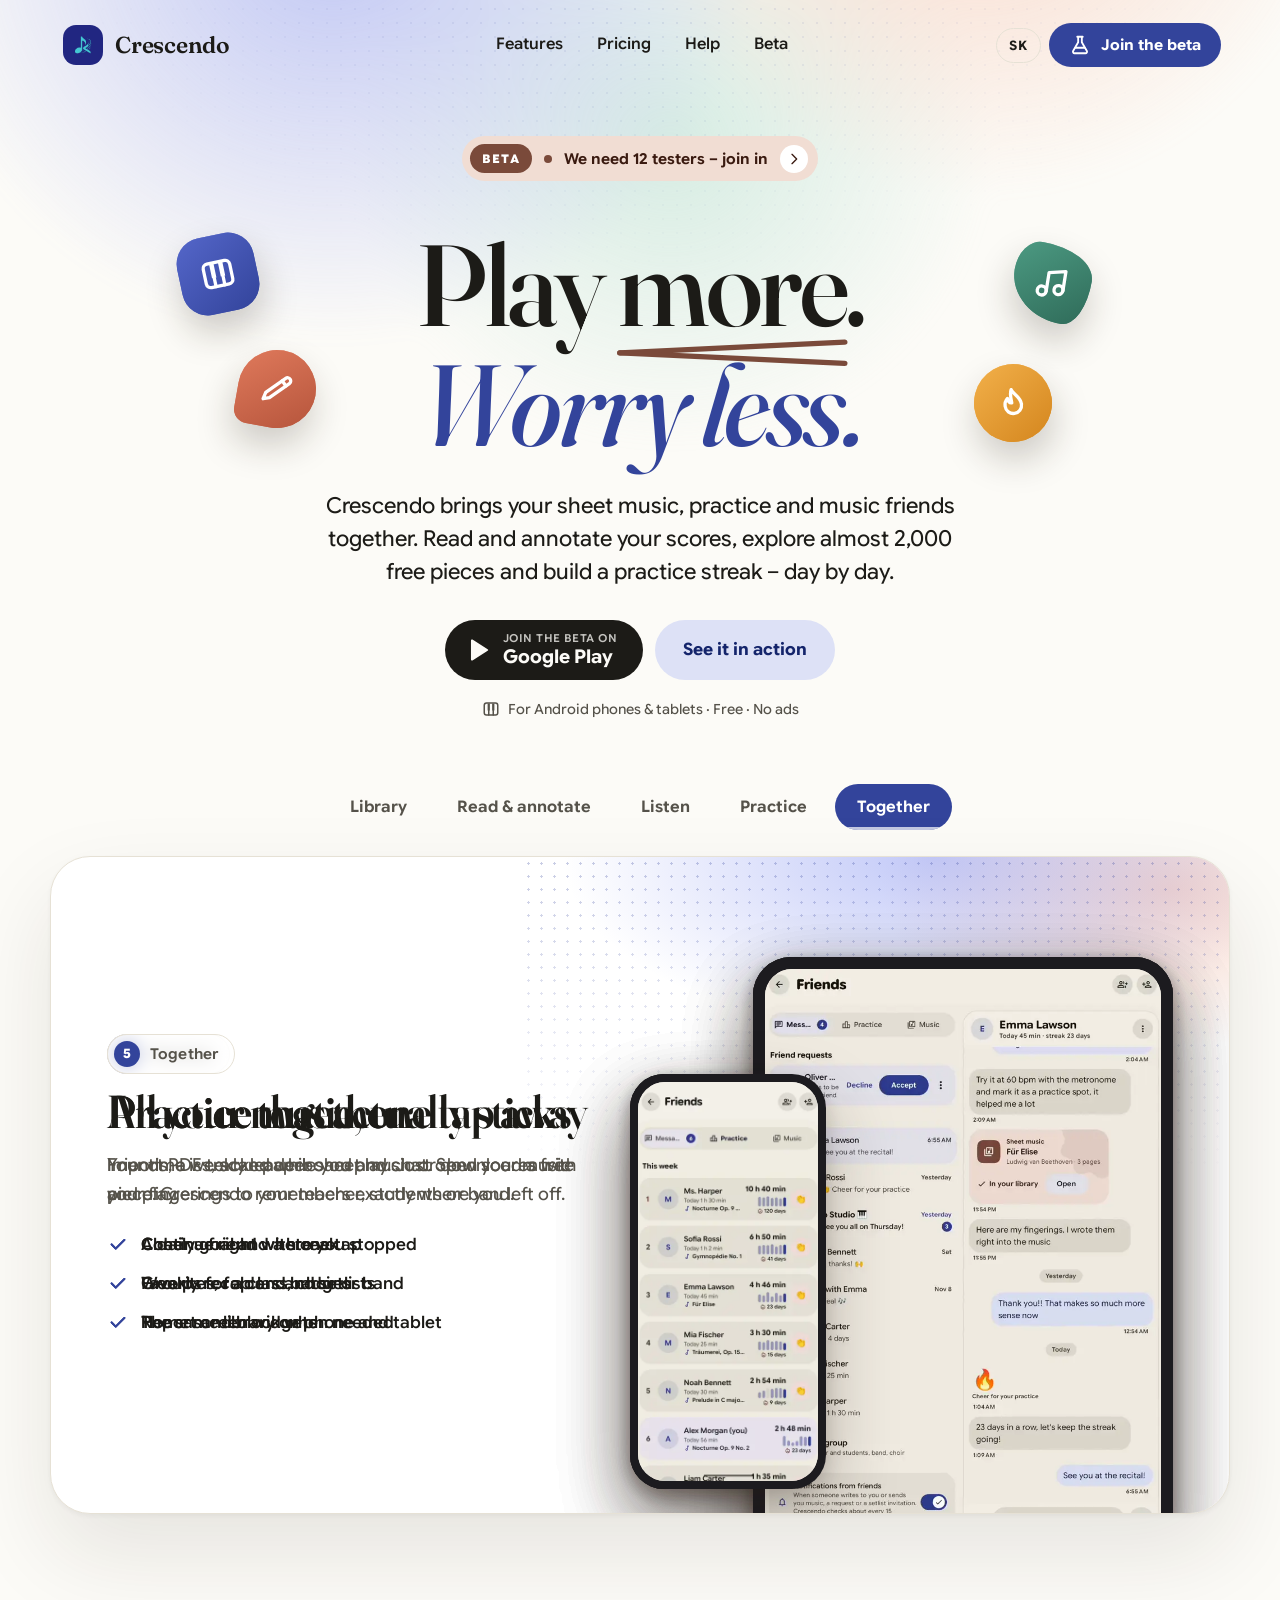
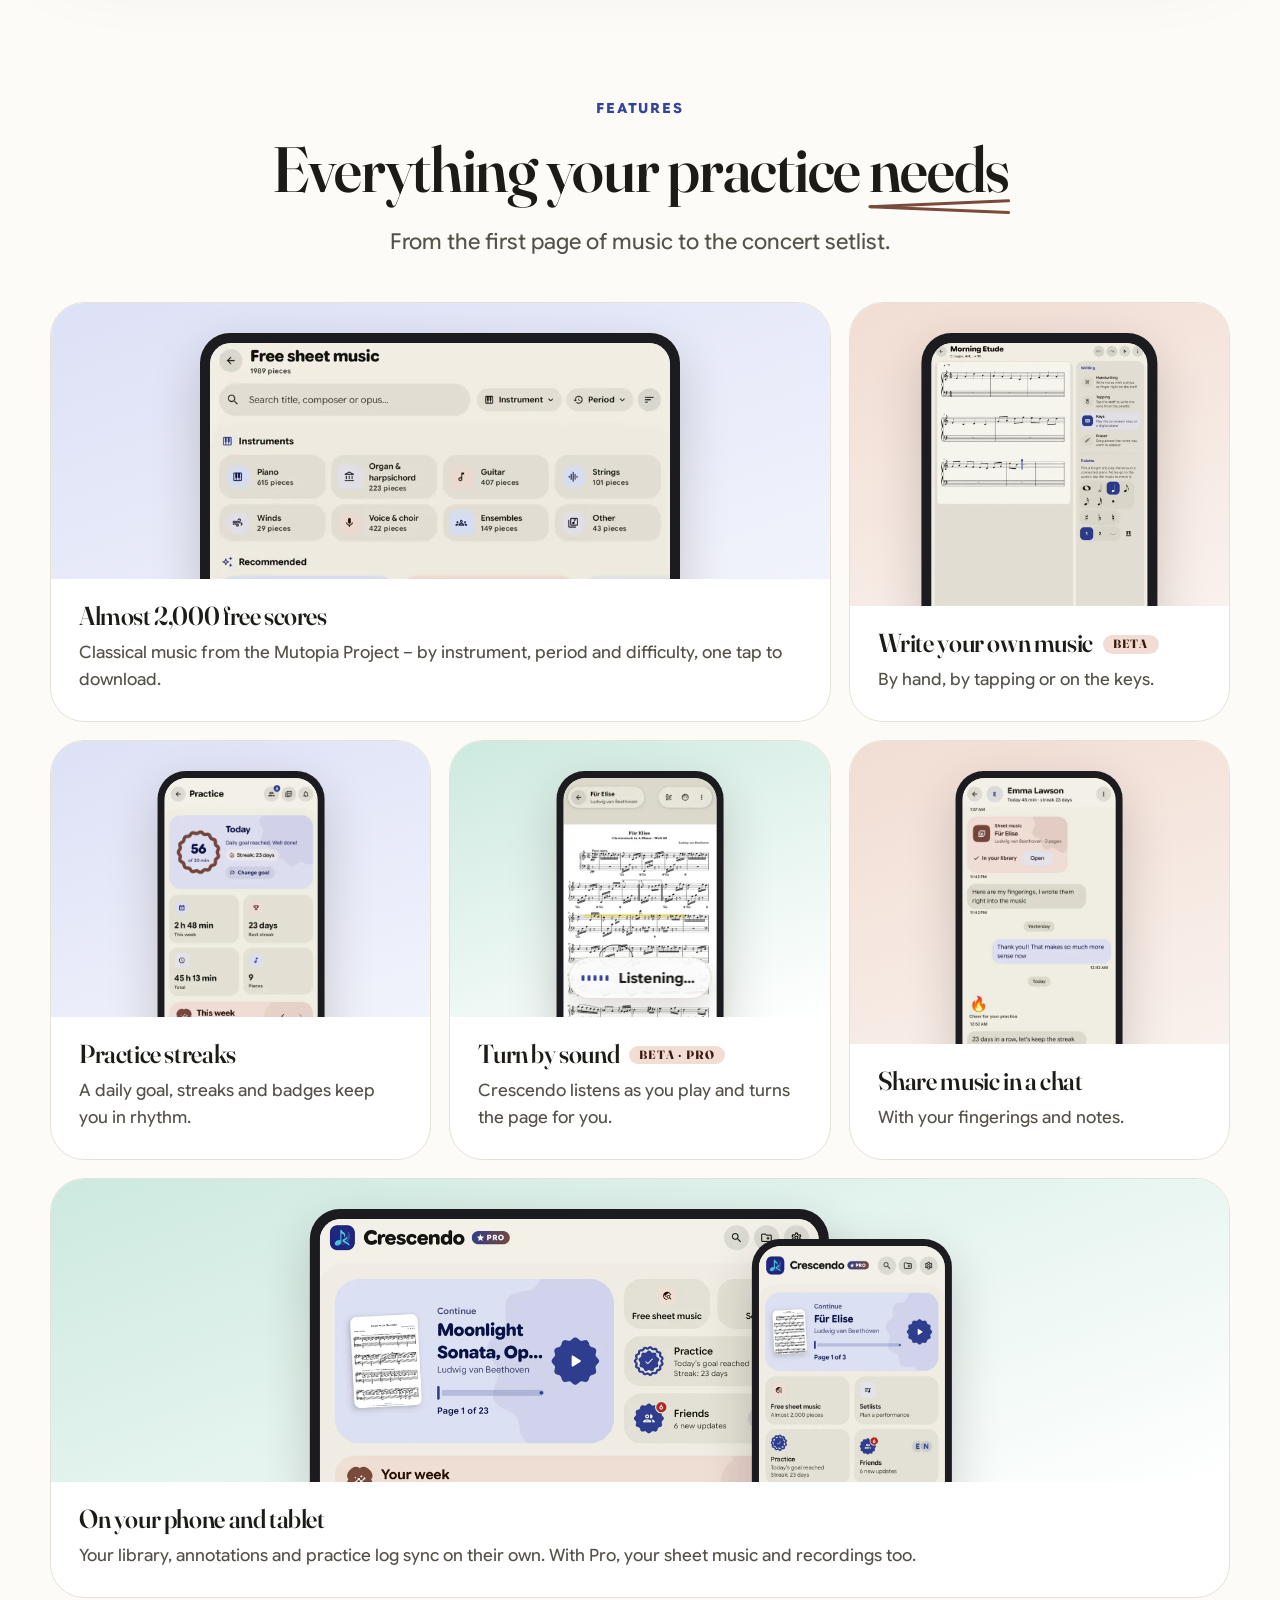
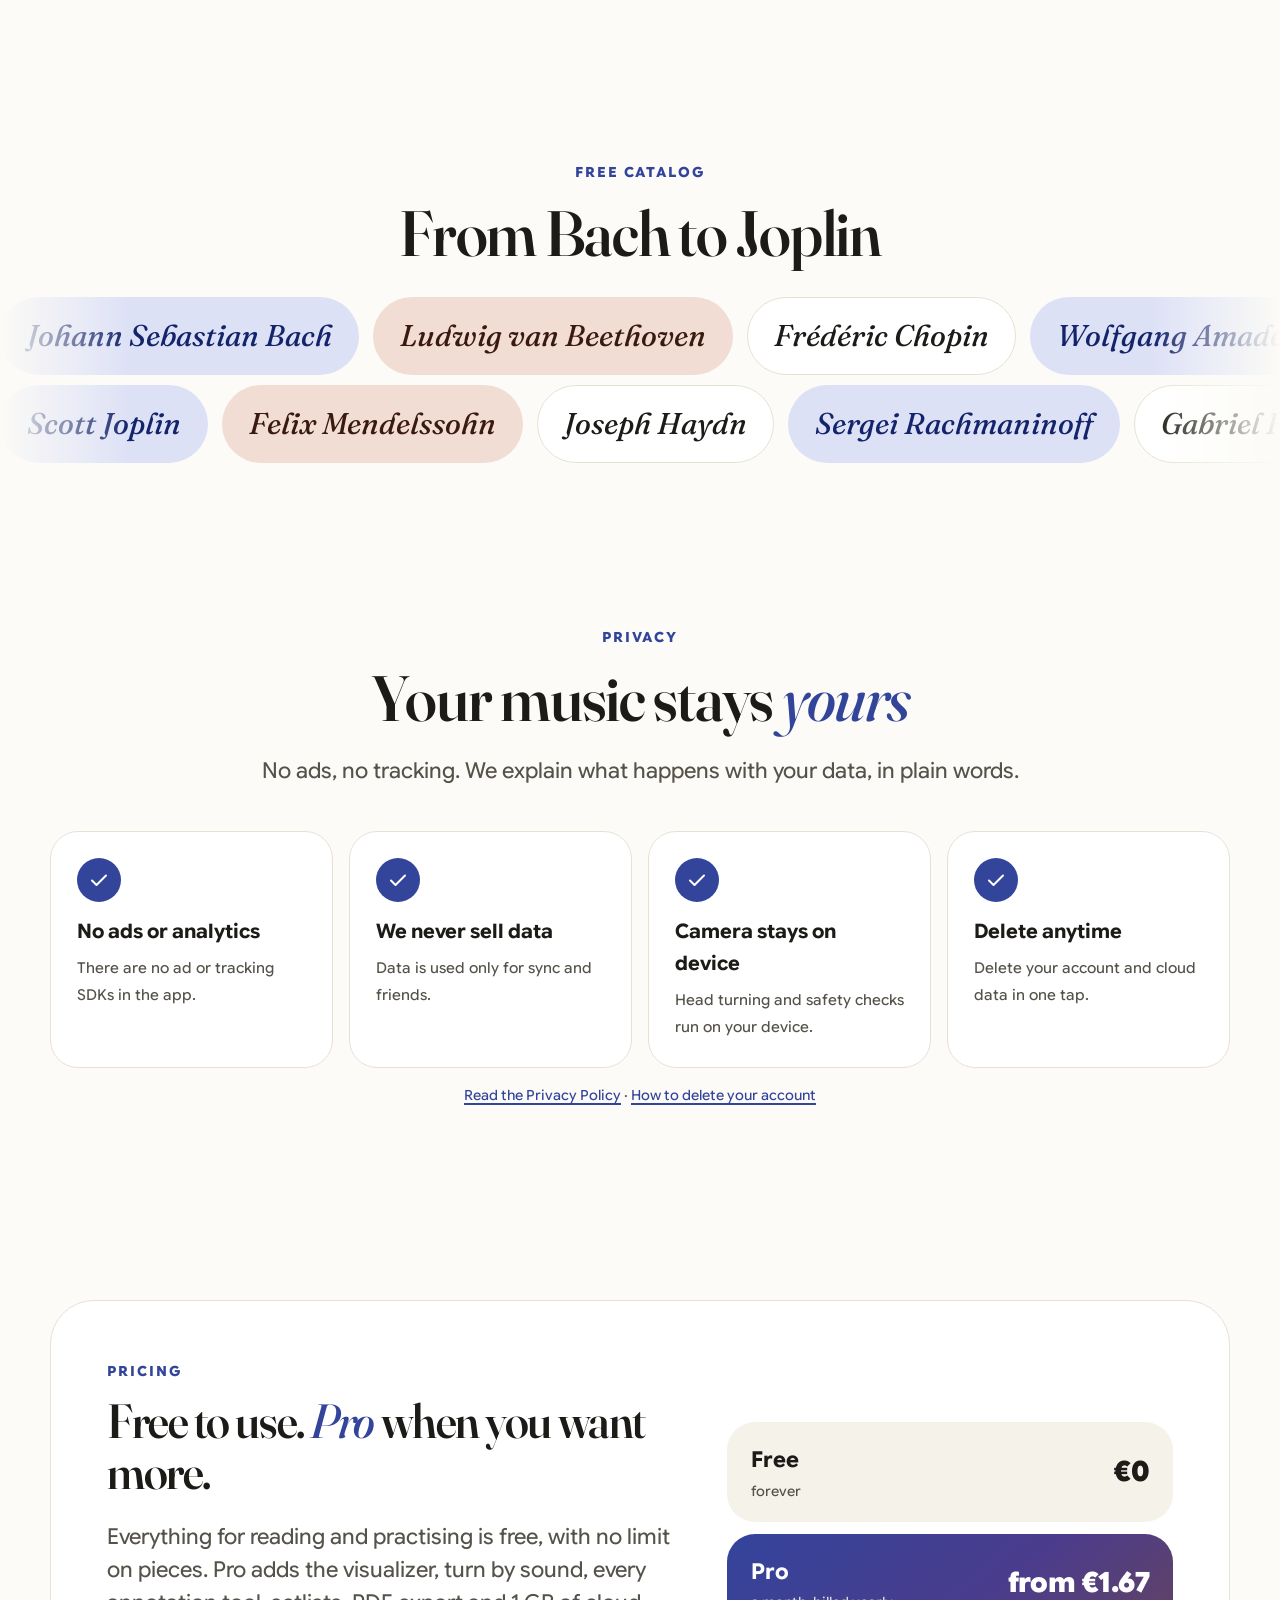
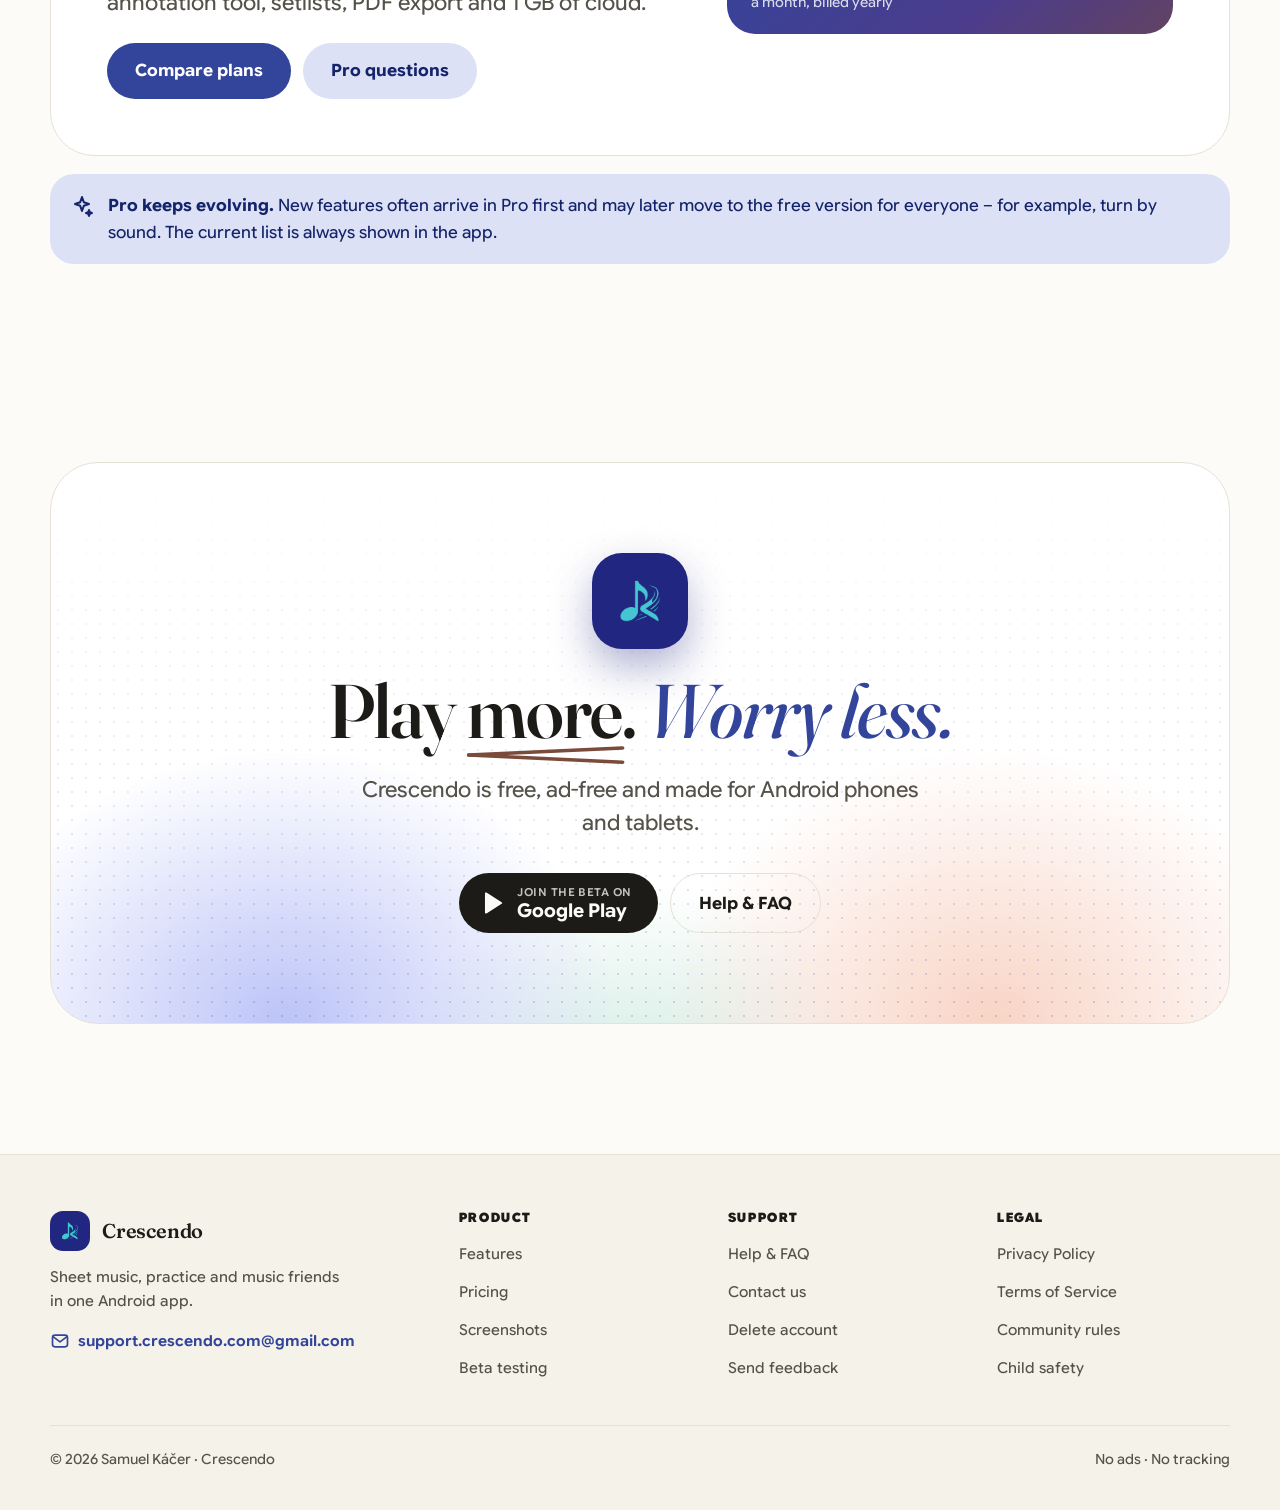
==== commit 9bdb06d8: "Mobile: compact layout, new menu panel, no late reveals; real app videos instead of drawn feature il" ====
--- a/Crescendo/index.html
+++ b/Crescendo/index.html
@@ -158,24 +158,25 @@
           <div class="txt"><h3><span data-sk="Píš vlastnú hudbu">Write your own music</span> <span class="beta">BETA</span></h3><p data-sk="Rukou, ťukaním alebo na klávesoch.">By hand, by tapping or on the keys.</p></div>
         </article>
         <article class="card2">
-          <div class="media t"><div class="metro" aria-hidden="true"><div class="body"><div class="face"></div></div><div class="arm"></div><div class="beat"><span></span><span></span><span></span><span></span></div></div></div>
+          <div class="media p"><div class="peek phone"><video data-src="media/p-practice.mp4" poster="media/p-practice.webp" muted loop playsinline preload="none" aria-label="Practice statistics"></video></div></div>
+          <div class="txt"><h3 data-sk="Séria cvičenia">Practice streaks</h3><p data-sk="Denný cieľ, séria a odznaky ťa udržia v rytme.">A daily goal, streaks and badges keep you in rhythm.</p></div>
+        </article>
+        <article class="card2">
+          <div class="media g"><div class="peek phone"><video data-src="media/p-reader.mp4" poster="media/p-reader.webp" muted loop playsinline preload="none" aria-label="Page turning"></video></div>
+            <span class="listen" aria-hidden="true"><span class="eq"><i></i><i></i><i></i><i></i><i></i></span><span data-sk="Počúvam…">Listening…</span></span></div>
+          <div class="txt"><h3><span data-sk="Otáčanie podľa zvuku">Turn by sound</span> <span class="beta">BETA · PRO</span></h3><p data-sk="Crescendo počúva, ako hráš, a otočí stranu za teba.">Crescendo listens as you play and turns the page for you.</p></div>
+        </article>
+        <article class="card2">
+          <div class="media t"><div class="peek phone"><video data-src="media/p-chat.mp4" poster="media/p-chat.webp" muted loop playsinline preload="none" aria-label="Chat"></video></div></div>
+          <div class="txt"><h3 data-sk="Zdieľaj noty v chate">Share music in a chat</h3><p data-sk="Aj s prstokladmi a poznámkami.">With your fingerings and notes.</p></div>
+        </article>
+        <article class="card2 span2 wide3">
+          <div class="media g"><div class="both"><div class="peek"><img src="img/tablet-home.webp" alt="" loading="lazy" width="900" height="1316"></div><div class="peek phone"><img src="img/phone-home.webp" alt="" loading="lazy" width="560" height="1188"></div></div></div>
+          <div class="txt"><h3 data-sk="Na mobile aj tablete">On your phone and tablet</h3><p data-sk="Knižnica, poznámky a denník sa synchronizujú sami. S Pro aj noty a nahrávky.">Your library, annotations and practice log sync on their own. With Pro, your sheet music and recordings too.</p></div>
+        </article>
+        <article class="card2" id="metro-card" hidden>
+          <div class="media p"><div class="peek phone"><video data-src="media/p-metronome.mp4" poster="media/p-metronome.webp" muted loop playsinline preload="none" aria-label="Metronome and tuner"></video></div></div>
           <div class="txt"><h3 data-sk="Metronóm a ladička">Metronome &amp; tuner</h3><p data-sk="Priamo pri notách – nemusíš prepínať aplikácie.">Right next to your music – no app switching.</p></div>
-        </article>
-        <article class="card2">
-          <div class="media p"><div class="streak" aria-hidden="true"><span class="flame"><svg class="i"><use href="#i-flame"/></svg></span><div class="ring"><svg viewBox="0 0 170 170"><circle class="track" cx="85" cy="85" r="70"/><circle class="prog" cx="85" cy="85" r="70"/></svg><div class="num"><b>23</b><span data-sk="dní v rade">days in a row</span></div></div><div class="days"><i>M</i><i>T</i><i>W</i><i>T</i><i>F</i><i>S</i><i>S</i></div></div></div>
-          <div class="txt"><h3 data-sk="Séria cvičenia">Practice streaks</h3><p data-sk="Denný cieľ, séria a odznaky ťa udržia v rytme.">A daily goal, streaks and badges keep you in rhythm.</p></div>
-        </article>
-        <article class="card2">
-          <div class="media g"><div class="wave" aria-hidden="true"><i></i><i></i><i></i><i></i><i></i><i></i><i></i><i></i><i></i><i></i><i></i><i></i><span class="page"><svg class="i"><use href="#i-ear"/></svg><span data-sk="Otáčam stranu…">Turning page…</span></span></div></div>
-          <div class="txt"><h3><span data-sk="Otáčanie podľa zvuku">Turn by sound</span> <span class="beta">BETA · PRO</span></h3><p data-sk="Crescendo počúva, ako hráš, a otočí stranu za teba.">Crescendo listens as you play and turns the page for you.</p></div>
-        </article>
-        <article class="card2 span2">
-          <div class="media g"><div class="both"><div class="peek"><img src="img/tablet-home.webp" alt="" loading="lazy" width="900" height="1316"></div><div class="peek phone"><img src="img/phone-home.webp" alt="" loading="lazy" width="560" height="1188"></div></div></div>
-          <div class="txt"><h3 data-sk="Na mobile aj tablete">On your phone and tablet</h3><p data-sk="Knižnica, poznámky a denník sa synchronizujú samy. S Pro aj noty a nahrávky.">Your library, annotations and practice log sync on their own. With Pro, your sheet music and recordings too.</p></div>
-        </article>
-        <article class="card2">
-          <div class="media p"><div class="peek phone" style="left:50%"><video data-src="media/p-chat.mp4" poster="media/p-chat.webp" muted loop playsinline preload="none" aria-label="Chat"></video></div></div>
-          <div class="txt"><h3 data-sk="Zdieľaj noty v chate">Share music in a chat</h3><p data-sk="Aj s prstokladmi a poznámkami.">With your fingerings and notes.</p></div>
         </article>
       </div>
     </div>
--- a/Crescendo/style.css
+++ b/Crescendo/style.css
@@ -199,27 +199,47 @@
 }
 .lang:hover { background: var(--surface-high); }
 .menu-btn { display: none; }
+.links a .i, .menu-legal, .menu-cta, .menu-scrim { display: none; }
+.menu-btn .i + .i { display: none; }
+.menu-open .menu-btn .i { display: none; }
+.menu-open .menu-btn .i + .i { display: block; }
+
+/* ── mobil: lišta len s logom, jazykom a menu; menu ako panel pod lištou ── */
 @media (max-width: 860px) {
-  .top .bar { grid-template-columns: 1fr auto; }
+  .top { padding: 10px 0; }
+  .top .bar { grid-template-columns: 1fr auto; padding: 6px 6px 6px 10px; }
+  .top .actions .btn.small { display: none; }
+  .brand { font-size: 20px; gap: 10px; }
+  .brand .logo { width: 36px; height: 36px; border-radius: 12px; }
+  .lang { padding: 11px 12px; }
+  .menu-btn {
+    display: grid; place-items: center; width: 46px; height: 46px; border: 0; border-radius: 50%;
+    background: var(--surface-high); color: var(--on-surface); cursor: pointer;
+    transition: border-radius .4s var(--spring), background .2s;
+  }
+  .menu-open .menu-btn { border-radius: 16px; background: var(--primary); color: var(--on-primary); }
   .links { display: none; }
-  .menu-btn {
-    display: grid; place-items: center; width: 44px; height: 44px; border: 0; border-radius: 50%;
-    background: var(--surface-high); color: var(--on-surface); cursor: pointer;
-  }
+  .menu-open .top .bar { background: var(--card); border-color: var(--outline); box-shadow: 0 10px 30px rgba(var(--shadow), .1); }
   .menu-open .links {
-    display: flex; flex-direction: column; position: absolute; left: 20px; right: 20px; top: 76px;
-    padding: 10px; border-radius: 28px; background: var(--card); border: 1px solid var(--outline);
-    box-shadow: 0 24px 50px rgba(var(--shadow), .18);
+    display: flex; flex-direction: column; gap: 4px; position: fixed; left: 12px; right: 12px; top: 78px; z-index: 60;
+    max-height: calc(100dvh - 92px); overflow: auto;
+    padding: 10px; border-radius: 30px; background: var(--card); border: 1px solid var(--outline);
+    box-shadow: 0 30px 60px rgba(var(--shadow), .22);
     animation: pop .35s var(--spring);
   }
-  .menu-open .links a { padding: 14px 18px; font-size: 17px; }
+  .menu-open .links > a { display: flex; align-items: center; gap: 14px; padding: 14px 16px; font-size: 19px; font-weight: 600; border-radius: 20px; }
+  .menu-open .links > a .i { display: block; width: 24px; height: 24px; color: var(--primary); }
+  .menu-open .links > a[aria-current="page"] { background: var(--primary-container); color: var(--on-primary-container); }
+  .menu-open .menu-legal { display: flex; flex-wrap: wrap; gap: 4px 2px; padding: 10px 6px 4px; margin-top: 4px; border-top: 1px solid var(--outline); }
+  .menu-legal a { font-size: 15px !important; font-weight: 550; color: var(--on-surface-variant) !important; padding: 8px 10px !important; }
+  .menu-open .menu-cta { display: block; padding: 6px 4px 4px; }
+  .menu-cta .btn { width: 100%; color: var(--on-primary); font-size: 17px; padding: 0 22px; }
+  .menu-cta .btn .i { display: block; }
+  .menu-open .menu-scrim { display: block; position: fixed; inset: 0; z-index: 40; background: rgba(0,0,0,.25); backdrop-filter: blur(3px); -webkit-backdrop-filter: blur(3px); animation: fade .25s ease; }
+  .menu-open body { overflow: hidden; }
 }
 @keyframes pop { from { opacity: 0; transform: translateY(-8px) scale(.97); } }
-@media (max-width: 460px) {
-  .top .btn.small { padding: 0 13px; }
-  .top .btn.small span { display: none; }
-  .brand { font-size: 19px; gap: 10px; }
-}
+@keyframes fade { from { opacity: 0; } }
 
 /* ───── tlačidlá (tvar sa pri stlačení zmení, ako v aplikácii) ───── */
 .btn {
@@ -393,6 +413,9 @@
 }
 .card2:hover { transform: translateY(-6px); border-radius: 44px; box-shadow: 0 28px 60px rgba(var(--shadow), .12); }
 .card2.span2 { grid-column: span 2; }
+.card2.wide3 { grid-column: 1 / -1; }
+@media (min-width: 761px) { .wide3 .both .peek { left: 44%; width: 44%; } .wide3 .both .peek.phone { left: 68%; width: 17%; top: 60px; } }
+.card2[hidden] { display: none; }
 .card2 .media { position: relative; flex: 1; min-height: 230px; overflow: hidden; background: var(--surface-low); }
 .card2 .txt { padding: 24px 28px 28px; }
 .card2 h3 { font-size: 26px; margin-bottom: 8px; display: flex; align-items: center; gap: 10px; flex-wrap: wrap; }
@@ -407,52 +430,92 @@
 .peek.narrow { width: min(62%, 300px); }
 .peek.phone { width: 44%; max-width: 210px; padding: 7px 7px 0; border-radius: 28px 28px 0 0; }
 .peek.phone video, .peek.phone img { aspect-ratio: 400 / 848; border-radius: 22px 22px 0 0; }
-/* metronóm */
-.metro { position: absolute; inset: 0; display: grid; place-items: center; }
-.metro .body { position: relative; width: 150px; height: 190px; clip-path: polygon(30% 0, 70% 0, 100% 100%, 0 100%); background: linear-gradient(170deg, var(--tertiary), color-mix(in srgb, var(--tertiary) 70%, #000)); border-radius: 8px; }
-.metro .face { position: absolute; left: 50%; bottom: 22px; width: 54px; height: 120px; transform: translateX(-50%); background: color-mix(in srgb, var(--card) 92%, transparent); clip-path: polygon(30% 0, 70% 0, 100% 100%, 0 100%); }
-.metro .arm { position: absolute; left: calc(50% - 2px); bottom: 34px; width: 4px; height: 150px; background: var(--on-surface); border-radius: 2px; transform-origin: 50% 100%; animation: swing 1.1s ease-in-out infinite alternate; }
-.metro .arm::after { content: ''; position: absolute; left: -9px; top: 26px; width: 22px; height: 16px; border-radius: 5px; background: var(--amber); }
-.metro .beat { position: absolute; bottom: 28px; display: flex; gap: 10px; }
-.metro .beat span { width: 12px; height: 12px; border-radius: 50%; background: color-mix(in srgb, var(--tertiary) 30%, transparent); animation: beat 4.4s steps(1) infinite; }
-.metro .beat span:nth-child(2) { animation-delay: 1.1s; } .metro .beat span:nth-child(3) { animation-delay: 2.2s; } .metro .beat span:nth-child(4) { animation-delay: 3.3s; }
-@keyframes swing { from { transform: rotate(-28deg); } to { transform: rotate(28deg); } }
-@keyframes beat { 0% { background: var(--tertiary); transform: scale(1.3); } 25%, 100% { background: color-mix(in srgb, var(--tertiary) 30%, transparent); transform: scale(1); } }
-/* séria cvičenia */
-.streak { position: absolute; inset: 0; display: grid; place-items: center; }
-.streak .ring { position: relative; width: 170px; height: 170px; }
-.streak svg { width: 100%; height: 100%; transform: rotate(-90deg); }
-.streak circle { fill: none; stroke-width: 14; }
-.streak .track { stroke: color-mix(in srgb, var(--primary) 15%, transparent); }
-.streak .prog { stroke: var(--primary); stroke-linecap: round; stroke-dasharray: 440; stroke-dashoffset: 70; }
-.js .streak .ring { opacity: 0; }
-.card2.in .streak .ring { animation: ringin 1.2s var(--spring) .15s forwards; }
-@keyframes ringin { from { opacity: 0; transform: rotate(-140deg) scale(.7); } to { opacity: 1; transform: none; } }
-.streak .num { position: absolute; inset: 0; display: grid; place-items: center; align-content: center; text-align: center; }
-.streak .num b { font-family: var(--serif); font-size: 50px; font-weight: 600; line-height: 1; }
-.streak .num span { font-size: 14px; color: var(--on-surface-variant); font-weight: 600; }
-.streak .days { position: absolute; bottom: 26px; display: flex; gap: 6px; }
-.streak .days i { width: 26px; height: 26px; border-radius: 50%; display: grid; place-items: center; font-style: normal; font-size: 11px; font-weight: 800; background: var(--primary); color: var(--on-primary); opacity: 0; transform: scale(.4); }
-.card2.in .streak .days i { animation: pop2 .5s var(--spring) forwards; }
-.streak .days i:nth-child(2) { animation-delay: .15s !important; } .streak .days i:nth-child(3) { animation-delay: .3s !important; } .streak .days i:nth-child(4) { animation-delay: .45s !important; } .streak .days i:nth-child(5) { animation-delay: .6s !important; } .streak .days i:nth-child(6) { animation-delay: .75s !important; } .streak .days i:nth-child(7) { animation-delay: .9s !important; }
-@keyframes pop2 { to { opacity: 1; transform: none; } }
-.flame { position: absolute; top: 22px; right: 26px; color: var(--amber); }
-.flame .i { width: 34px; height: 34px; animation: flick 1.6s ease-in-out infinite; transform-origin: 50% 100%; }
-@keyframes flick { 0%, 100% { transform: scale(1) rotate(-2deg); } 50% { transform: scale(1.12) rotate(3deg); } }
-/* zvuková vlna (otáčanie podľa zvuku) */
-.wave { position: absolute; inset: 0; display: flex; align-items: center; justify-content: center; gap: 6px; }
-.wave i { width: 8px; height: 30%; border-radius: 6px; background: var(--sage); animation: eq 1.2s ease-in-out infinite; }
-.wave i:nth-child(odd) { animation-duration: .9s; } .wave i:nth-child(3n) { animation-duration: 1.5s; background: var(--primary); }
-.wave i:nth-child(2) { animation-delay: -.2s; } .wave i:nth-child(4) { animation-delay: -.5s; } .wave i:nth-child(6) { animation-delay: -.8s; } .wave i:nth-child(8) { animation-delay: -.3s; } .wave i:nth-child(10) { animation-delay: -.6s; } .wave i:nth-child(12) { animation-delay: -.9s; }
-@keyframes eq { 0%, 100% { height: 18%; } 50% { height: 62%; } }
-.wave .page { position: absolute; right: 22px; bottom: 22px; display: flex; gap: 6px; align-items: center; padding: 8px 14px; border-radius: 999px; background: var(--card); font-size: 14px; font-weight: 700; box-shadow: 0 8px 20px rgba(var(--shadow), .12); }
-.wave .page .i { width: 18px; height: 18px; color: var(--sage); }
+/* indikátor „Počúvam…“ pri otáčaní podľa zvuku */
+.listen {
+  position: absolute; left: 50%; bottom: 18px; transform: translateX(-50%); z-index: 3; display: inline-flex; align-items: center; gap: 10px;
+  padding: 9px 16px 9px 12px; border-radius: 999px; white-space: nowrap; font-size: 14px; font-weight: 700;
+  background: color-mix(in srgb, var(--card) 82%, transparent); backdrop-filter: blur(12px); -webkit-backdrop-filter: blur(12px);
+  border: 1px solid var(--outline); box-shadow: 0 12px 30px rgba(var(--shadow), .16);
+}
+.listen .eq { display: inline-flex; align-items: center; gap: 3px; height: 18px; }
+.listen .eq i { width: 3px; height: 30%; border-radius: 2px; background: var(--primary); animation: eq 1s ease-in-out infinite; }
+.listen .eq i:nth-child(2) { animation-delay: -.3s; } .listen .eq i:nth-child(3) { animation-delay: -.6s; } .listen .eq i:nth-child(4) { animation-delay: -.15s; } .listen .eq i:nth-child(5) { animation-delay: -.45s; }
+@keyframes eq { 0%, 100% { height: 25%; } 50% { height: 100%; } }
+
 /* zariadenia vedľa seba */
 .both { position: absolute; inset: 0; }
 .both .peek { left: 38%; width: 52%; }
 .both .peek.phone { left: 78%; top: 70px; width: 22%; z-index: 2; }
-@media (max-width: 980px) { .cards { grid-template-columns: 1fr 1fr; } .card2.span2 { grid-column: span 2; } }
-@media (max-width: 640px) { .cards { grid-template-columns: 1fr; } .card2.span2 { grid-column: auto; } .card2 { min-height: 380px; } }
+@media (max-width: 980px) { .cards { grid-template-columns: 1fr 1fr; } .card2.span2 { grid-column: span 2; }
+.card2.wide3 { grid-column: 1 / -1; }
+@media (min-width: 761px) { .wide3 .both .peek { left: 44%; width: 44%; } .wide3 .both .peek.phone { left: 68%; width: 17%; top: 60px; } }
+.card2[hidden] { display: none; } }
+@media (max-width: 640px) { .cards { grid-template-columns: 1fr; } .card2.span2 { grid-column: auto; } }
+
+/* ───── mobil: kompaktnejšie a prehľadnejšie ───── */
+@media (max-width: 760px) {
+  .wrap { width: min(1180px, 100% - 32px); }
+  section { padding: 56px 0; }
+  .sec-head { margin-bottom: 26px; }
+  .sec-head h2 { font-size: clamp(32px, 9.5vw, 44px); margin: 10px 0 10px; }
+  .lead { font-size: 17px; }
+  .eyebrow { font-size: 12px; }
+
+  .hero { padding: 18px 0 6px; }
+  .headline { margin: 18px auto 16px; }
+  .hero h1 { font-size: clamp(50px, 15.5vw, 74px); }
+  .hero .cta { flex-direction: column; align-items: stretch; max-width: 340px; margin: 24px auto 0; gap: 10px; }
+  .hero .cta .btn { width: 100%; }
+  .btn.store { justify-content: center; }
+  .hero .note { font-size: 13px; }
+
+  .demo { padding-top: 26px; }
+  .tabs { margin-bottom: 14px; gap: 4px; }
+  .tab { font-size: 14px; padding: 10px 16px; background: var(--surface-low); }
+  .stage { border-radius: 28px; }
+  .stage::before, .stage::after { height: 200px; }
+  .panel { display: flex; flex-direction: column; padding: 0; gap: 0; }
+  .panel .devices { order: -1; height: 330px; max-width: 360px; margin: 0 auto; }
+  .panel .copy { padding: 22px 20px 24px; }
+  .panel .copy .chip { display: none; }
+  .panel h3 { font-size: 27px; margin: 0 0 8px; }
+  .panel p { font-size: 16px; margin: 0; }
+  .panel ul { display: none; }
+  .dev.tab-l { width: 210px; right: 6%; bottom: -26px; padding: 8px; border-radius: 26px; }
+  .dev.tab-l > * { border-radius: 19px; }
+  .dev.ph { width: 116px; left: 8%; bottom: 14px; padding: 5px; border-radius: 22px; }
+  .dev.ph > * { border-radius: 18px; }
+
+  .cards { gap: 14px; }
+  .card2 { min-height: 0; border-radius: 28px; }
+  .card2 .media { flex: none; height: 250px; min-height: 0; }
+  .card2 .txt { padding: 18px 20px 22px; }
+  .card2 h3 { font-size: 23px; }
+  .card2 p { font-size: 15px; }
+  .peek { top: 22px; width: 84%; }
+  .peek.phone { width: 46%; }
+  .both .peek { left: 40%; width: 64%; }
+  .both .peek.phone { left: 80%; width: 30%; top: 50px; }
+
+  .composers { padding: 46px 0; }
+  .marquee span { padding: 10px 18px; }
+
+  .promise { gap: 10px; }
+  .promise div { display: grid; grid-template-columns: auto 1fr; gap: 2px 14px; align-items: center; padding: 16px 18px; border-radius: 22px; }
+  .promise .check { grid-row: span 2; width: 38px; height: 38px; }
+  .promise b { margin: 0; font-size: 17px; }
+
+  .teaser { padding: 26px 20px; border-radius: 30px; gap: 22px; }
+  .teaser .cta .btn { flex: 1; }
+  .mini { padding: 16px 20px; }
+  .mini .amt { font-size: 24px; }
+  .plans-note { padding: 16px 18px; }
+
+  .cta-band { border-radius: 32px; }
+  .cta-band .logo-big { width: 76px; height: 76px; border-radius: 24px; }
+  .cta-band .cta { flex-direction: column; align-items: stretch; }
+  .site-footer { padding: 40px 0 30px; }
+}
 
 /* ───── bežiaci pás skladateľov ───── */
 .composers { padding: 70px 0; overflow: hidden; }
@@ -729,14 +792,19 @@
 .hide { display: none !important; }
 
 /* ───── objavovanie pri posúvaní ───── */
-.js .reveal { opacity: 0; transform: translateY(36px) scale(.98); transition: opacity .8s var(--emph), transform .9s var(--spring); transition-delay: var(--d, 0s); }
+.js .reveal { opacity: 0; transform: translateY(24px); transition: opacity .6s var(--emph), transform .7s var(--spring); transition-delay: var(--d, 0s); }
 .js .reveal.in { opacity: 1; transform: none; }
-.js .intro > * { opacity: 0; transform: translateY(24px); animation: rise .9s var(--spring) forwards; }
-.js .intro > :nth-child(2) { animation-delay: .08s; }
-.js .intro > :nth-child(3) { animation-delay: .16s; }
-.js .intro > :nth-child(4) { animation-delay: .24s; }
-.js .intro > :nth-child(5) { animation-delay: .32s; }
-.js .intro > :nth-child(6) { animation-delay: .40s; }
+.js .intro > * { opacity: 0; transform: translateY(16px); animation: rise .6s var(--spring) forwards; }
+.js .intro > :nth-child(2) { animation-delay: .05s; }
+.js .intro > :nth-child(3) { animation-delay: .1s; }
+.js .intro > :nth-child(4) { animation-delay: .15s; }
+.js .intro > :nth-child(5) { animation-delay: .2s; }
+.js .intro > :nth-child(6) { animation-delay: .25s; }
+/* mobil: obsah je hneď na mieste, bez odkrývania */
+@media (max-width: 899px) {
+  .js .reveal { opacity: 1; transform: none; transition: none; }
+  .js .intro > * { animation-duration: .4s; }
+}
 @keyframes rise { to { opacity: 1; transform: none; } }
 /* dlaždice v hlavičke priletí */
 .js .hero .tile-i { opacity: 0; animation: tilein 1s var(--spring) forwards; }
